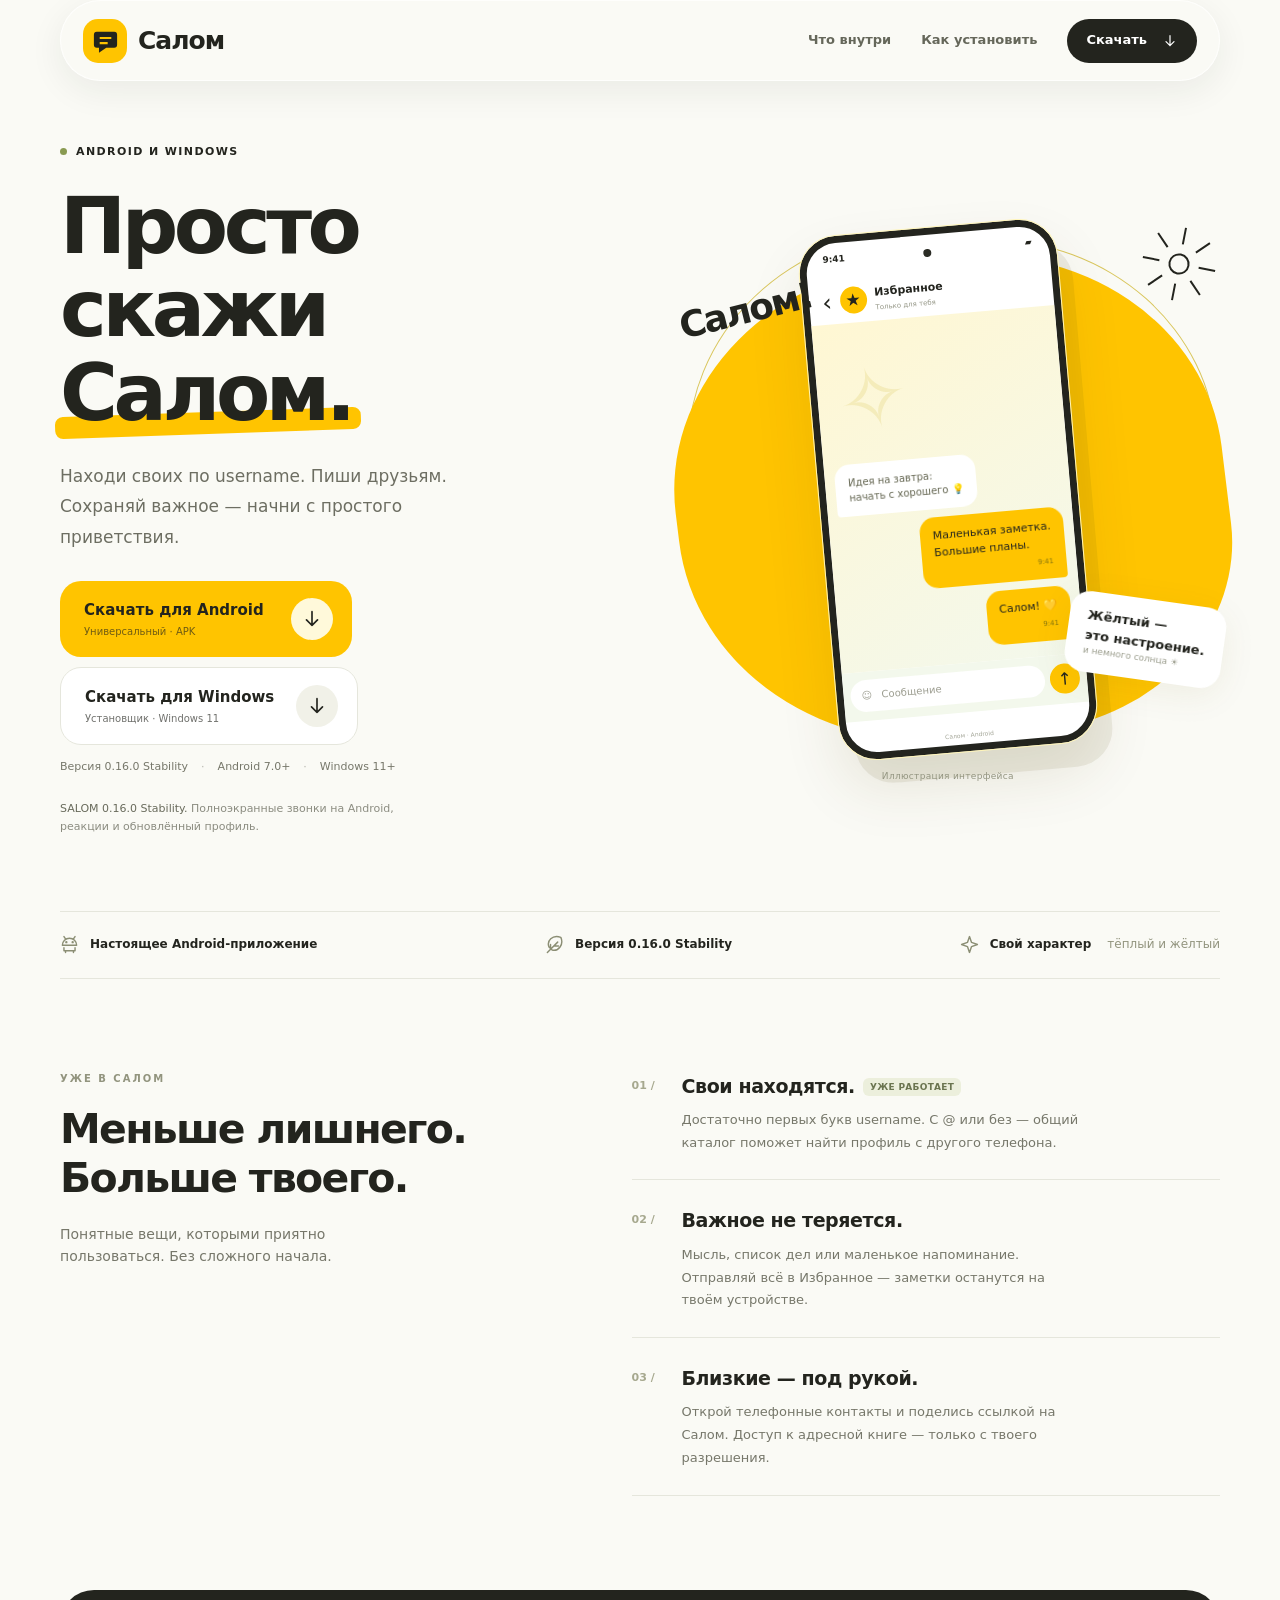
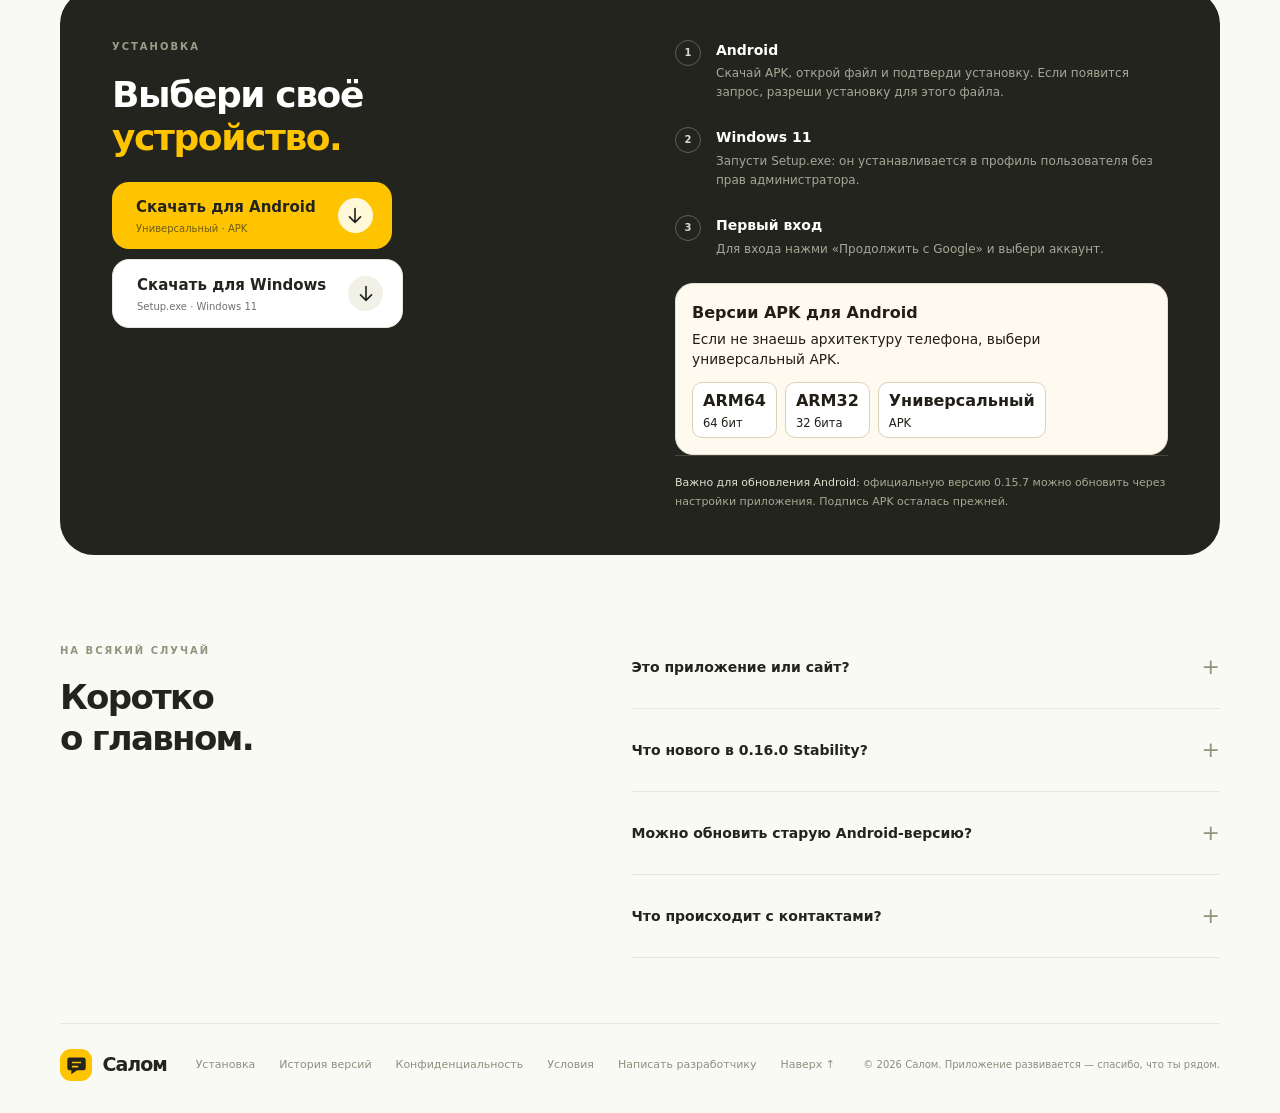
==== download-page/index.html @ de47dfe8 "Prepare SALOM 0.16.0 Stability and Android ABI downloads" ====
<!doctype html>
<html lang="ru">
<head>
<meta charset="utf-8"><meta name="viewport" content="width=device-width,initial-scale=1"><meta name="theme-color" content="#ffc400">
<meta name="description" content="Салом для Android. Находи своих по username, сохраняй важное в Избранном. Скачать лёгкий нативный APK.">
<meta property="og:title" content="Салом — просто скажи Салом"><meta property="og:description" content="Тёплый жёлтый стиль. Настоящее Android-приложение."><meta property="og:type" content="website"><meta property="og:url" content="https://mukimov.site/">
<link rel="icon" href="data:image/svg+xml,%3Csvg xmlns='http://www.w3.org/2000/svg' viewBox='0 0 64 64'%3E%3Crect width='64' height='64' rx='18' fill='%23ffc400'/%3E%3Cpath d='M15 17h34v24H30l-12 9V41h-3z' fill='%2323241e'/%3E%3C/svg%3E">
<title>Салом — скачать для Android</title>
<script>document.documentElement.classList.add('has-js');</script>
<style>
:root{--yellow:#ffc400;--ink:#23241e;--muted:#76776a;--paper:#fafaf5;--line:#e5e6dc}
*{box-sizing:border-box}html{scroll-behavior:smooth;scroll-padding-top:28px}body{margin:0;background:var(--paper);color:var(--ink);font:16px/1.6 system-ui,-apple-system,"Segoe UI",sans-serif;-webkit-font-smoothing:antialiased}a{color:inherit;text-decoration:none}button{font:inherit}svg{display:block;flex-shrink:0}a{-webkit-tap-highlight-color:transparent}a:focus-visible,summary:focus-visible{outline:3px solid #857000;outline-offset:5px}::selection{background:var(--yellow);color:var(--ink)}.wrap{width:min(1160px,calc(100% - 64px));margin-inline:auto}.sprite{position:absolute;width:0;height:0;overflow:hidden}.icon{width:22px;height:22px;fill:none;stroke:currentColor;stroke-width:1.8;stroke-linecap:round;stroke-linejoin:round}
.header{position:sticky;top:12px;z-index:20;height:76px;display:flex;align-items:center;justify-content:space-between;gap:24px;border:1px solid rgba(255,255,255,.72);border-radius:999px;padding-inline:22px;background:rgba(250,250,245,.72);backdrop-filter:blur(18px) saturate(1.35);-webkit-backdrop-filter:blur(18px) saturate(1.35);box-shadow:0 10px 35px rgba(35,36,30,.07);transition:background .2s,box-shadow .2s}.header.is-scrolled{background:rgba(250,250,245,.9);box-shadow:0 12px 38px rgba(35,36,30,.12)}.brand{display:flex;align-items:center;gap:11px;font-size:25px;letter-spacing:-1px;font-weight:780}.brand-mark{width:44px;height:44px;background:var(--yellow);border-radius:15px;display:grid;place-items:center}.brand-mark svg{width:29px;height:29px;fill:var(--ink)}.header-nav{display:flex;align-items:center;gap:30px;font-size:13px;font-weight:550}.header-nav>a:not(.nav-download){color:#65675a}.header-nav a:hover{opacity:.8}.nav-download{display:flex;align-items:center;gap:15px;background:var(--ink);color:#fff;border-radius:30px;padding:11px 19px}.nav-download .icon{width:16px;height:16px}
.hero{display:grid;grid-template-columns:1.05fr 1fr;align-items:center;gap:44px;min-height:696px;padding-block:62px 76px}.eyebrow{display:flex;align-items:center;gap:9px;font-size:11px;letter-spacing:1.4px;font-weight:650;text-transform:uppercase}.status-dot{width:7px;height:7px;background:#899a51;border-radius:50%}.hero h1{font-size:clamp(52px,6.2vw,79px);font-weight:750;line-height:1.06;letter-spacing:-4.4px;margin:24px 0 25px}.hero h1 em{font-style:normal;position:relative;z-index:0;display:inline-block}.hero h1 em:after{content:"";position:absolute;z-index:-1;bottom:2px;left:-5px;right:-9px;height:26%;background:var(--yellow);border-radius:8px;transform:rotate(-2deg)}.hero-copy>p{color:#6d6e62;font-size:17px;line-height:1.8;max-width:420px;margin:0 0 28px}.download{display:inline-flex;align-items:center;justify-content:space-between;gap:22px;border-radius:21px;background:var(--yellow);color:var(--ink);padding:17px 19px 17px 24px;min-width:292px;transition:transform .16s,box-shadow .16s;font-size:15px;font-weight:750}.download:hover{transform:translateY(-2px);box-shadow:0 10px 24px #b795001c}.download small{display:block;font-size:10px;line-height:1.5;font-weight:500;opacity:.65;margin-top:2px}.arrow-disc{display:grid;place-items:center;background:#fff9da;width:42px;height:42px;border-radius:50%}.download-meta{font-size:11px;color:var(--muted);margin-top:13px;display:flex;gap:13px;align-items:center;flex-wrap:wrap}.meta-separator{opacity:.5}.hero-note{max-width:370px;margin-top:25px;color:#8b8c80;font-size:11px;line-height:1.6}.hero-note strong{font-weight:500;color:#686a5b}
.stage{position:relative;height:550px;display:grid;place-items:center;isolation:isolate}.stage:before{content:"";position:absolute;inset:44px -6px 24px 0;background:var(--yellow);border-radius:46% 46% 38% 48%;transform:rotate(-7deg);z-index:-2}.stage:after{content:"";position:absolute;inset:18px 9px 47px 8px;border:1px solid #d9c65d;border-radius:47% 42% 49% 41%;transform:rotate(10deg);z-index:-3}.sunburst{position:absolute;right:1px;top:10px;width:80px;height:80px;transform:rotate(11deg)}.phone{width:258px;height:525px;background:#fff;border:7px solid var(--ink);outline:1px solid #fff5ba;border-radius:38px;box-shadow:14px 25px 0 #54470016,0 30px 60px #5144001c;transform:rotate(-5deg);overflow:hidden;position:relative}.phone-status{height:32px;padding:9px 17px 0;font-size:9px;font-weight:650;display:flex;justify-content:space-between;align-items:flex-start}.camera{position:absolute;width:8px;height:8px;background:#2b2c25;border-radius:50%;top:14px;left:calc(50% - 4px)}.phone-bar{padding:12px 13px 7px;display:flex;align-items:center;gap:8px}.phone-back{font-size:24px;line-height:1}.phone-avatar{width:27px;height:27px;border-radius:50%;background:var(--yellow);display:grid;place-items:center;font-size:17px}.phone-name{font-size:11px;font-weight:700}.phone-name small{display:block;font-size:7px;color:#949686;font-weight:400;margin-top:1px}.phone-body{height:349px;background:linear-gradient(150deg,#fff7d3,#f3f8ec);padding:15px 10px;display:flex;flex-direction:column;justify-content:flex-end;align-items:flex-end;gap:8px;position:relative;overflow:hidden}.phone-body:before{content:"✧";position:absolute;left:20px;top:35px;font-size:85px;line-height:1;color:#e6d784;transform:rotate(-12deg);opacity:.35}.phone-bubble{background:var(--yellow);border-radius:15px 15px 4px 15px;padding:11px 13px;font-size:11px;line-height:1.5;max-width:180px;position:relative}.phone-bubble small{display:block;text-align:right;color:#86750c;font-size:7px;margin-top:5px}.phone-bubble.note{background:#fff;align-self:flex-start;border-radius:15px 15px 15px 4px;color:#62644f;font-size:10px}.phone-compose{height:49px;display:flex;align-items:center;gap:5px;padding:7px;background:#f3f8ec}.phone-field{background:white;border-radius:24px;padding:8px 11px;color:#9c9d90;font-size:10px;flex:1}.phone-send{width:30px;height:30px;background:var(--yellow);border-radius:50%;display:grid;place-items:center;font-size:17px}.phone-caption{position:absolute;bottom:4px;width:100%;text-align:center;font-size:6px;color:#a2a496}.sticker{position:absolute;right:-4px;bottom:85px;background:#fff;padding:14px 18px;border-radius:20px;box-shadow:0 8px 35px #62530014;transform:rotate(8deg);font-size:13px;font-weight:700;line-height:1.5}.sticker span{display:block;color:#9b9d8d;font-size:9px;font-weight:400}.hello{position:absolute;left:2px;top:68px;font-size:36px;font-weight:750;letter-spacing:-2px;transform:rotate(-14deg);z-index:2}.stage-caption{position:absolute;bottom:-19px;font-size:9px;color:#92947f;letter-spacing:.3px}
.ribbon{border-block:1px solid var(--line);display:flex;justify-content:space-between;gap:20px;padding-block:23px;margin-bottom:92px}.ribbon-item{display:flex;align-items:center;gap:11px;font-size:12px}.ribbon-item .icon{width:19px;height:19px;color:#8b8e74}.ribbon-item strong{font-weight:650}.ribbon-item span{color:#92947e;margin-left:5px}.inside{display:grid;grid-template-columns:.9fr 1.1fr;gap:90px;padding-bottom:94px}.section-kicker{font-size:10px;text-transform:uppercase;letter-spacing:2px;font-weight:650;color:#92947e;margin-bottom:18px}.inside h2,.faq h2{font-size:clamp(30px,3.2vw,43px);line-height:1.2;font-weight:700;letter-spacing:-1.7px;margin:0}.inside-intro{color:var(--muted);font-size:14px;max-width:300px;margin-top:20px}.feature{display:grid;grid-template-columns:35px 1fr;gap:15px;border-bottom:1px solid var(--line);padding:0 0 25px;margin-bottom:25px}.feature:last-child{margin-bottom:0}.feature-index{font-size:11px;font-weight:600;color:#a6a88e;padding-top:6px}.feature h3{font-size:19px;letter-spacing:-.4px;font-weight:650;margin:0 0 8px}.feature p{font-size:13px;line-height:1.75;color:var(--muted);margin:0;max-width:400px}.mini-tag{display:inline-block;font-size:9px;letter-spacing:.3px;padding:2px 7px;border-radius:6px;background:#ecefdc;color:#6b7550;margin-left:8px;vertical-align:3px}
.install{border-radius:34px;background:var(--ink);color:#fff;padding:49px 52px 43px;display:grid;grid-template-columns:1fr 1fr;gap:70px;overflow:hidden}.install .section-kicker{color:#999e88}.install h2{font-size:36px;line-height:1.2;letter-spacing:-1.4px;font-weight:650;margin:0 0 23px}.install h2 em{font-style:normal;color:var(--yellow)}.install .download{min-width:260px;padding-top:13px;padding-bottom:13px;border-radius:17px}.install .arrow-disc{width:35px;height:35px}.steps{margin:0;padding:0;list-style:none}.steps li{display:flex;gap:15px;margin-bottom:24px;font-size:14px;font-weight:600}.step-number{border:1px solid #5e6151;width:26px;height:26px;flex-shrink:0;border-radius:50%;display:grid;place-items:center;font-size:10px;color:#d5d9c5;margin-top:1px}.steps small{display:block;font-size:12px;line-height:1.6;color:#a4a895;font-weight:400;margin-top:3px}.update-note{border-top:1px solid #46483d;padding-top:18px;font-size:11px;color:#a5a991;line-height:1.7;margin:0}.update-note strong{color:#dce1cc;font-weight:500}.faq{display:grid;grid-template-columns:.9fr 1.1fr;gap:90px;padding-block:88px 65px}.faq h2{font-size:34px}.faq details{border-bottom:1px solid var(--line);padding-block:17px}.faq details:first-child{padding-top:0}.faq summary{cursor:pointer;list-style:none;display:flex;justify-content:space-between;gap:20px;align-items:center;font-size:14px;font-weight:550}.faq summary::-webkit-details-marker{display:none}.faq summary:after{content:"+";font-size:22px;font-weight:400;color:#92947f}.faq details[open] summary:after{content:"−"}.faq details p{font-size:13px;color:var(--muted);line-height:1.8;margin:12px 25px 2px 0}.footer{border-top:1px solid var(--line);padding-block:25px 32px;display:flex;align-items:center;justify-content:space-between;gap:25px;font-size:11px;color:#8e907e}.footer .brand{font-size:19px;color:var(--ink)}.footer .brand-mark{width:32px;height:32px;border-radius:11px}.footer .brand-mark svg{width:23px;height:23px}.footer-links{display:flex;gap:24px}.footer a:hover{color:var(--ink)}.legal-note{font-size:10px;color:#8b8d7e}.mobile-download{display:none}
@media(min-width:1500px){.wrap{width:min(1220px,calc(100% - 100px))}.hero{gap:80px;min-height:745px}.stage{height:580px}.phone{transform:rotate(-5deg) scale(1.06)}}
@media(max-width:980px){.wrap{width:calc(100% - 44px)}.hero{gap:25px;min-height:640px}.hero h1{font-size:61px;letter-spacing:-3px}.hero-copy>p{font-size:15px}.stage{height:500px;transform:scale(.91);transform-origin:center right}.inside,.faq{gap:45px}.install{gap:35px;padding:36px}.ribbon-item span{display:none}.header-nav{gap:22px}}
@media(max-width:700px){.wrap{width:calc(100% - 36px)}.header{height:66px}.brand{font-size:23px}.brand-mark{width:39px;height:39px;border-radius:13px}.header-nav>a:not(.nav-download){display:none}.nav-download{font-size:11px;padding:9px 13px;gap:10px}.hero{grid-template-columns:1fr;gap:40px;padding:40px 0 45px;min-height:auto}.eyebrow{font-size:9px;letter-spacing:1.15px}.hero h1{font-size:clamp(48px,11.5vw,68px);letter-spacing:-2.9px;margin:23px 0}.hero-copy>p{font-size:15px;line-height:1.8;max-width:450px;margin-bottom:24px}.download{min-width:0;width:100%;padding:16px 19px 16px 22px}.download-meta{font-size:10px;gap:10px;justify-content:center}.hero-note{font-size:10px;max-width:100%;margin-top:19px;text-align:center}.stage{height:510px;transform:none;width:min(100%,400px);justify-self:center}.stage:before{inset:40px 0 22px}.stage:after{inset:27px 4px 35px}.phone{transform:rotate(-5deg) scale(.94)}.hello{font-size:30px;left:2px;top:79px}.sticker{font-size:12px;right:0;bottom:62px;padding:12px 14px}.sunburst{width:65px;height:65px;right:2px}.stage-caption{bottom:-8px}.ribbon{flex-wrap:wrap;gap:15px 20px;padding-block:21px;margin-bottom:54px;justify-content:flex-start}.ribbon-item{font-size:10px;gap:7px}.ribbon-item .icon{width:16px;height:16px}.inside{grid-template-columns:1fr;gap:30px;padding-bottom:50px}.section-kicker{font-size:9px;margin-bottom:12px}.inside h2{font-size:33px;letter-spacing:-1.2px}.inside-intro{max-width:100%;font-size:13px;margin-top:14px}.feature{grid-template-columns:25px 1fr;gap:10px;margin-bottom:19px;padding-bottom:20px}.feature h3{font-size:17px}.feature p{font-size:12px}.install{border-radius:25px;grid-template-columns:1fr;gap:35px;padding:29px 23px}.install h2{font-size:30px;letter-spacing:-1px;margin-bottom:20px}.install .download{min-width:0}.steps li{font-size:13px;margin-bottom:21px}.steps small{font-size:11px}.update-note{font-size:10px}.faq{grid-template-columns:1fr;gap:29px;padding-block:50px 44px}.faq h2{font-size:29px}.faq summary{font-size:13px}.faq details p{font-size:12px}.footer{flex-wrap:wrap;justify-content:space-between;padding-bottom:28px;gap:18px;margin-bottom:70px}.footer-links{gap:15px;font-size:10px}.legal-note{width:100%;font-size:9px}.mobile-download{position:fixed;z-index:5;bottom:12px;left:12px;right:12px;display:flex;align-items:center;justify-content:space-between;gap:12px;background:#23241ef5;color:#fff;backdrop-filter:blur(12px);padding:10px 11px 10px 17px;border-radius:23px;box-shadow:0 8px 35px #0002;transform:translateY(150%);transition:transform .2s}.mobile-download.show{transform:translateY(0)}.mobile-download strong{font-size:13px;display:block;line-height:1.4}.mobile-download small{font-size:9px;color:#bec2af}.mobile-download a{font-size:12px;font-weight:650;background:var(--yellow);color:var(--ink);border-radius:15px;padding:12px 17px;display:flex;gap:15px;align-items:center}.mobile-download .icon{width:16px;height:16px}}
@media(max-width:360px){.wrap{width:calc(100% - 28px)}.hero h1{font-size:45px;letter-spacing:-2.6px}.stage{height:475px}.phone{transform:rotate(-5deg) scale(.86)}.hello{font-size:27px}.sticker{font-size:10px}.ribbon{gap:12px}.hero-copy>p{font-size:14px}.brand{font-size:21px}.nav-download{padding:9px 11px}}
@media(prefers-reduced-motion:reduce){html{scroll-behavior:auto}*,*:before,*:after{transition:none!important;animation:none!important}}
/* Mobile layout and scroll behavior */
:root{--header-height:clamp(68px,9vh,96px);scroll-padding-top:calc(var(--header-height) + 14px)}
body{overflow-x:clip}
.header{position:sticky;top:0;z-index:20;height:var(--header-height);padding-top:env(safe-area-inset-top);background:rgba(250,250,245,.92);backdrop-filter:blur(14px);-webkit-backdrop-filter:blur(14px);transition:box-shadow .25s ease}
.header.is-scrolled{box-shadow:0 8px 24px #2727190d}
[id]{scroll-margin-top:calc(var(--header-height) + 16px)}
.scroll-progress{position:fixed;inset:0 0 auto;height:3px;z-index:60;background:transparent;pointer-events:none}
.scroll-progress span{display:block;width:100%;height:100%;background:var(--yellow);transform:scaleX(0);transform-origin:left center;will-change:transform}
.nav-download,.mobile-download a{min-height:44px}
.faq summary{min-height:48px}
html.has-js [data-reveal]{opacity:0;transform:translate3d(0,22px,0);transition:opacity .65s cubic-bezier(.2,.7,.2,1),transform .65s cubic-bezier(.2,.7,.2,1)}
html.has-js [data-reveal="left"]{transform:translate3d(-24px,0,0)}
html.has-js [data-reveal="right"]{transform:translate3d(24px,0,0)}
html.has-js [data-reveal].is-visible{opacity:1;transform:translate3d(0,0,0)}
.feature[data-reveal]:nth-of-type(2){transition-delay:80ms}.feature[data-reveal]:nth-of-type(3){transition-delay:150ms}
@media(max-width:820px){
  :root{--header-height:calc(70px + env(safe-area-inset-top))}
  .wrap{width:calc(100% - 40px)}
  .header{top:8px;height:66px;gap:12px;padding-inline:max(16px,env(safe-area-inset-left)) max(16px,env(safe-area-inset-right))}
  .brand{font-size:22px}.brand-mark{width:38px;height:38px;border-radius:13px}
  .header-nav{gap:8px}.header-nav>a:not(.nav-download){display:none}
  .nav-download{font-size:12px;padding:9px 13px;gap:9px}
  .hero{grid-template-columns:minmax(0,1fr);gap:24px;min-height:0;padding:38px 0 52px}
  .hero-copy{max-width:600px;margin-inline:auto;width:100%}
  .hero h1{font-size:clamp(48px,10vw,72px);letter-spacing:-.055em}
  .hero-copy>p{font-size:15px;max-width:520px}
  .download{width:100%;min-width:0;min-height:64px}
  .hero-note{max-width:480px}
  .stage{width:min(100%,480px);height:clamp(430px,112vw,510px);justify-self:center;transform:none}
  .stage:before{inset:38px 0 22px}.stage:after{inset:24px 4px 34px}
  .inside,.faq{grid-template-columns:minmax(0,1fr);gap:30px}
  .inside{padding-bottom:62px}.inside-intro{max-width:520px}
  .install{grid-template-columns:minmax(0,1fr);gap:30px;padding:clamp(24px,6vw,40px);border-radius:26px}
  .install .download{width:100%;min-width:0}
  .faq{padding-block:60px 48px}
  .footer{margin-bottom:calc(84px + env(safe-area-inset-bottom))}
  .mobile-download{left:max(10px,env(safe-area-inset-left));right:max(10px,env(safe-area-inset-right));bottom:calc(9px + env(safe-area-inset-bottom));padding:9px 10px 9px 15px}
  .mobile-download a{padding:10px 15px}
}
@media(max-width:390px){
  .wrap{width:calc(100% - 32px)}.hero{padding-top:30px}.hero h1{font-size:clamp(44px,12vw,52px);letter-spacing:-.06em}
  .hero-copy>p{font-size:14px}.stage{height:clamp(410px,124vw,470px)}
  .phone{transform:rotate(-5deg) scale(.86)}.hello{font-size:28px;top:76px}.sticker{right:0;bottom:58px;font-size:11px;padding:11px 13px}
  .ribbon{gap:14px 18px}.ribbon-item{font-size:10px}.feature h3{font-size:16px}
  .mobile-download strong{font-size:12px}.mobile-download small{font-size:8px}.mobile-download a{font-size:11px;gap:8px;padding-inline:12px}
}
@media(max-width:360px){.wrap{width:calc(100% - 28px)}.phone{transform:rotate(-5deg) scale(.82)}.stage{height:405px}.download-meta{gap:7px}.install{padding:24px 19px}.footer-links{gap:11px}}
@media(max-height:700px) and (max-width:820px){.hero{padding-top:26px}.stage{height:410px}.phone{transform:rotate(-5deg) scale(.82)}}
@media(prefers-reduced-motion:reduce){html.has-js [data-reveal],html.has-js [data-reveal].is-visible{opacity:1;transform:none;transition:none!important}.scroll-progress span{will-change:auto}}
.download-row{display:flex;flex-wrap:wrap;gap:10px}.download.windows{background:#fff;color:var(--ink);border:1px solid var(--line)}.download.windows .arrow-disc{background:#f1f1e8}
 .android-choices{margin-top:18px;padding:16px;border:1px solid #e6dfd1;border-radius:18px;background:#fffaf0;color:#211d17}
.android-choices h3{margin:0;font-size:1rem}
.android-choices p{margin:5px 0 12px;font-size:.86rem;line-height:1.45}
.android-choice-links{display:flex;flex-wrap:wrap;gap:8px}
.android-choice-links a{display:flex;flex-direction:column;justify-content:center;min-height:44px;padding:5px 10px;border:1px solid #dcd1b7;border-radius:10px;background:#fff;color:inherit;text-decoration:none;font-weight:700}
.android-choice-links small{font-size:.72rem;font-weight:500}
.android-choice-links a:hover,.android-choice-links a[data-recommended]{background:#fff0b5;border-color:#ba8a00}
.android-choice-links a[hidden]{display:none}
</style>
</head>
<body id="top">
<div class="scroll-progress" aria-hidden="true"><span></span></div>
<svg class="sprite" aria-hidden="true"><defs>
<symbol id="logo" viewBox="0 0 40 40"><path d="M8 8h24a4 4 0 0 1 4 4v14a4 4 0 0 1-4 4H21l-10 7v-7H8a4 4 0 0 1-4-4V12a4 4 0 0 1 4-4Z"/><path d="M12 15h16v3H12zm0 7h11v3H12z" fill="#ffc400"/></symbol>
<symbol id="arrow" viewBox="0 0 24 24"><path d="M12 4v15m-6-6 6 6 6-6"/></symbol>
<symbol id="android" viewBox="0 0 24 24"><path d="m7 5-2-3m12 3 2-3M3 13a9 9 0 0 1 18 0H3Zm2 3v4h14v-4M7 20v2m10-2v2"/><path d="M8 9h.01M16 9h.01" stroke-width="3"/></symbol>
<symbol id="feather" viewBox="0 0 24 24"><path d="M20 3C9-1 2 8 5 15l4 4c8 2 15-7 11-16ZM3 22 16 9m-9 9v-6m4 2h6"/></symbol>
<symbol id="spark" viewBox="0 0 24 24"><path d="m12 2 2.6 7.4L22 12l-7.4 2.6L12 22l-2.6-7.4L2 12l7.4-2.6Z"/></symbol>
</defs></svg>
<header class="header wrap"><a href="#top" class="brand" aria-label="Салом — на главную"><span class="brand-mark"><svg aria-hidden="true"><use href="#logo"/></svg></span>Салом</a><nav class="header-nav" aria-label="Навигация"><a href="#inside">Что внутри</a><a href="#install">Как установить</a><a href="#install" class="nav-download">Скачать<svg class="icon" aria-hidden="true"><use href="#arrow"/></svg></a></nav></header>
<main>
<section class="hero wrap" aria-labelledby="hero-title"><div class="hero-copy" data-reveal="left"><div class="eyebrow"><span class="status-dot" aria-hidden="true"></span>Android и Windows</div><h1 id="hero-title">Просто скажи<br><em>Салом.</em></h1><p>Находи своих по username. Пиши друзьям. Сохраняй важное — начни с простого приветствия.</p><div class="download-row"><a class="download" id="hero-download" data-android-primary href="/salom/salom-0.16.0.apk" download="SALOM-0.16.0.apk"><span>Скачать для Android<small><span data-android-kind>Универсальный</span> · <span data-size>APK</span></small></span><span class="arrow-disc"><svg class="icon" aria-hidden="true"><use href="#arrow"/></svg></span></a><a class="download windows" id="windows-download" href="/salom/SALOM-0.16.0-Release-Setup.exe" download="SALOM-0.16.0-Release-Setup.exe"><span>Скачать для Windows<small>Установщик · <span data-windows-size>Windows 11</span></small></span><span class="arrow-disc"><svg class="icon" aria-hidden="true"><use href="#arrow"/></svg></span></a></div><div class="download-meta"><span>Версия <span data-version>0.16.0 Stability</span></span><span class="meta-separator">·</span><span>Android 7.0+</span><span class="meta-separator">·</span><span>Windows 11+</span></div><div class="hero-note"><strong>SALOM 0.16.0 Stability.</strong> Полноэкранные звонки на Android, реакции и обновлённый профиль.</div></div>
<div class="stage" data-reveal="right"><svg class="sunburst" viewBox="0 0 100 100" fill="none" stroke="currentColor" stroke-width="2.5" aria-hidden="true"><path d="M50 4v21m0 50v21M4 50h21m50 0h21M17 17l15 15m36 36 15 15M17 83l15-15m36-36 15-15"/><circle cx="50" cy="50" r="12"/></svg><div class="hello" aria-hidden="true">Салом!</div><div class="phone" role="img" aria-label="Иллюстрация Избранного в Салом: жёлтый интерфейс и личные заметки"><div class="camera"></div><div class="phone-status"><span>9:41</span><span>▰</span></div><div class="phone-bar"><span class="phone-back">‹</span><span class="phone-avatar">★</span><div class="phone-name">Избранное<small>Только для тебя</small></div></div><div class="phone-body"><div class="phone-bubble note">Идея на завтра:<br>начать с хорошего 💡</div><div class="phone-bubble">Маленькая заметка.<br>Большие планы.<small>9:41</small></div><div class="phone-bubble">Салом! 💛<small>9:41</small></div></div><div class="phone-compose"><div class="phone-field">☺ &nbsp; Сообщение</div><span class="phone-send">↑</span></div><div class="phone-caption">Салом · Android</div></div><div class="sticker" aria-hidden="true">Жёлтый —<br>это настроение.<span>и немного солнца ☀</span></div><div class="stage-caption">Иллюстрация интерфейса</div></div></section>
<div class="ribbon wrap" data-reveal aria-label="О приложении"><div class="ribbon-item"><svg class="icon" aria-hidden="true"><use href="#android"/></svg><strong>Настоящее Android-приложение</strong></div><div class="ribbon-item"><svg class="icon" aria-hidden="true"><use href="#feather"/></svg><strong>Версия <b data-version>0.16.0 Stability</b></strong></div><div class="ribbon-item"><svg class="icon" aria-hidden="true"><use href="#spark"/></svg><strong>Свой характер</strong><span>тёплый и жёлтый</span></div></div>
<section class="inside wrap" data-reveal id="inside" aria-labelledby="inside-title"><div><div class="section-kicker">Уже в Салом</div><h2 id="inside-title">Меньше лишнего.<br>Больше твоего.</h2><p class="inside-intro">Понятные вещи, которыми приятно пользоваться. Без сложного начала.</p></div><div><article class="feature" data-reveal><span class="feature-index">01 /</span><div><h3>Свои находятся.<span class="mini-tag">УЖЕ РАБОТАЕТ</span></h3><p>Достаточно первых букв username. С @ или без — общий каталог поможет найти профиль с другого телефона.</p></div></article><article class="feature" data-reveal><span class="feature-index">02 /</span><div><h3>Важное не теряется.</h3><p>Мысль, список дел или маленькое напоминание. Отправляй всё в Избранное — заметки останутся на твоём устройстве.</p></div></article><article class="feature" data-reveal><span class="feature-index">03 /</span><div><h3>Близкие — под рукой.</h3><p>Открой телефонные контакты и поделись ссылкой на Салом. Доступ к адресной книге — только с твоего разрешения.</p></div></article></div></section>
<section class="install wrap" data-reveal id="install" aria-labelledby="install-title"><div><div class="section-kicker">Установка</div><h2 id="install-title">Выбери своё<br><em>устройство.</em></h2><div class="download-row"><a class="download" data-android-primary href="/salom/salom-0.16.0.apk" download="SALOM-0.16.0.apk"><span>Скачать для Android<small><span data-android-kind>Универсальный</span> · <span data-size>APK</span></small></span><span class="arrow-disc"><svg class="icon" aria-hidden="true"><use href="#arrow"/></svg></span></a><a class="download windows" href="/salom/SALOM-0.16.0-Release-Setup.exe" download="SALOM-0.16.0-Release-Setup.exe"><span>Скачать для Windows<small>Setup.exe · <span data-windows-size>Windows 11</span></small></span><span class="arrow-disc"><svg class="icon" aria-hidden="true"><use href="#arrow"/></svg></span></a></div></div><div><ol class="steps"><li><span class="step-number">1</span><div>Android<small>Скачай APK, открой файл и подтверди установку. Если появится запрос, разреши установку для этого файла.</small></div></li><li><span class="step-number">2</span><div>Windows 11<small>Запусти Setup.exe: он устанавливается в профиль пользователя без прав администратора.</small></div></li><li><span class="step-number">3</span><div>Первый вход<small>Для входа нажми «Продолжить с Google» и выбери аккаунт.</small></div></li></ol><div class="android-choices" aria-labelledby="android-choices-title">
<h3 id="android-choices-title">Версии APK для Android</h3>
<p data-device-abi aria-live="polite">Если не знаешь архитектуру телефона, выбери универсальный APK.</p>
<div class="android-choice-links">
<a data-abi="arm64-v8a" href="/salom/salom-0.16.0-arm64-v8a.apk" download>ARM64 <small>64 бит</small></a>
<a data-abi="armeabi-v7a" href="/salom/salom-0.16.0-armeabi-v7a.apk" download>ARM32 <small>32 бита</small></a>
<a data-abi="universal" href="/salom/salom-0.16.0.apk" download>Универсальный <small>APK</small></a>
</div>
</div><p class="update-note"><strong>Важно для обновления Android:</strong> официальную версию 0.15.7 можно обновить через настройки приложения. Подпись APK осталась прежней.</p></div></section>
<section class="faq wrap" data-reveal aria-labelledby="faq-title"><div><div class="section-kicker">На всякий случай</div><h2 id="faq-title">Коротко<br>о главном.</h2></div><div><details><summary>Это приложение или сайт?</summary><p>Настоящее нативное приложение для Android и Windows. Здесь — только страница скачивания.</p></details><details><summary>Что нового в 0.16.0 Stability?</summary><p>В Android звонки открываются на весь экран. Обновлены настройки, профиль и выбор вложений. Реакции доступны на Android и Windows.</p></details><details><summary>Можно обновить старую Android-версию?</summary><p>Для обновления с официальной 0.15.7 открой «Настройки» в Саломе и нажми кнопку проверки обновлений. Если подпись очень старой сборки отличается, Android не разрешит обновление. Проверь, какие данные сохранены, прежде чем удалять приложение.</p></details><details><summary>Что происходит с контактами?</summary><p>Имена и номера читаются из телефонной книги после твоего разрешения. Общий поиск использует имя и username профиля; контакты устройства не загружаются без разрешения.</p></details></div></section>
</main>
<footer class="footer wrap" data-reveal><a href="#top" class="brand"><span class="brand-mark"><svg aria-hidden="true"><use href="#logo"/></svg></span>Салом</a><div class="footer-links"><a href="#install">Установка</a><a href="/salom/version.json">История версий</a><a href="/privacy">Конфиденциальность</a><a href="/terms">Условия</a><a href="mailto:mukimovstudio@gmail.com">Написать разработчику</a><a href="#top">Наверх ↑</a></div><div class="legal-note">© 2026 Салом. Приложение развивается — спасибо, что ты рядом.</div></footer>
<aside class="mobile-download" aria-label="Скачать приложение"><div><strong>Салом для Android</strong><small><span data-version>0.16.0 Stability</span> · <span data-android-kind>Универсальный</span></small></div><a data-android-primary href="/salom/salom-0.16.0.apk" download="SALOM-0.16.0.apk">Скачать<svg class="icon" aria-hidden="true"><use href="#arrow"/></svg></a></aside>
<script>
(() => {
  const hero = document.getElementById('hero-download');
  const bar = document.querySelector('.mobile-download');
  if ('IntersectionObserver' in window) new IntersectionObserver(entries => bar.classList.toggle('show', !entries[0].isIntersecting), { threshold: 0 }).observe(hero);
  const abiLabels = { 'arm64-v8a': 'ARM64', 'armeabi-v7a': 'ARM32', universal: 'Универсальный' };
  const sizeLabel = bytes => new Intl.NumberFormat('ru-RU', { minimumFractionDigits: 2, maximumFractionDigits: 2 })
    .format(bytes / 1000000) + ' МБ';
  const detectAndroidAbi = async () => {
    const ua = navigator.userAgentData;
    if (ua?.platform !== 'Android' || typeof ua.getHighEntropyValues !== 'function') return;
    try {
      const { architecture, bitness } = await ua.getHighEntropyValues(['architecture', 'bitness']);
      if (architecture !== 'arm') return;
      if (bitness === '64') return 'arm64-v8a';
      if (bitness === '32') return 'armeabi-v7a';
    } catch { /* Use the universal APK when the browser withholds device details. */ }
  };
  const deviceAbi = detectAndroidAbi();
  fetch('/salom/version.json', { cache: 'no-store' }).then(response => {
    if (!response.ok) throw new Error('metadata unavailable');
    return response.json();
  }).then(info => {
    if (typeof info.version !== 'string' || !/^\d+\.\d+\.\d+$/.test(info.version)) return;
    const suffix = typeof info.displayName === 'string' && info.displayName ? ' ' + info.displayName : '';
    document.querySelectorAll('[data-version]').forEach(node => { node.textContent = info.version + suffix; });

    const variants = new Map([['universal', info.size]]);
    for (const variant of Array.isArray(info.androidVariants) ? info.androidVariants : []) {
      if (variant.abi === 'arm64-v8a' || variant.abi === 'armeabi-v7a') variants.set(variant.abi, variant.size);
    }
    const linkDownload = (element, abi) => {
      const filename = 'salom-' + info.version + (abi === 'universal' ? '' : '-' + abi) + '.apk';
      element.href = '/salom/' + filename;
      element.download = filename;
    };
    const hasSize = abi => Number.isFinite(variants.get(abi)) && variants.get(abi) > 0;
    const selectPrimary = abi => {
      document.querySelectorAll('[data-android-primary]').forEach(node => linkDownload(node, abi));
      document.querySelectorAll('[data-android-kind]').forEach(node => { node.textContent = abiLabels[abi]; });
      if (hasSize(abi)) document.querySelectorAll('[data-size]').forEach(node => { node.textContent = sizeLabel(variants.get(abi)); });
    };
    document.querySelectorAll('[data-abi]').forEach(node => {
      const abi = node.dataset.abi;
      node.hidden = !hasSize(abi);
      if (node.hidden) return;
      linkDownload(node, abi);
      node.querySelector('small').textContent = sizeLabel(variants.get(abi));
    });
    selectPrimary('universal');
    deviceAbi.then(abi => {
      if (!hasSize(abi)) return;
      selectPrimary(abi);
      document.querySelector('[data-abi="' + abi + '"]').setAttribute('data-recommended', '');
      document.querySelector('[data-device-abi]').textContent = 'Для этого устройства рекомендуем ' + abiLabels[abi] + '.';
    });

    if (typeof info.windowsFile === 'string' && /^SALOM-[0-9.]+-(?:AllowCookie|CallFix|Release)-Setup\.exe$/.test(info.windowsFile)) {
      document.querySelectorAll('a[download$=".exe"]').forEach(node => { node.href = '/salom/' + info.windowsFile; node.download = info.windowsFile; });
    }
    if (Number.isFinite(info.windowsSize) && info.windowsSize > 0) {
      document.querySelectorAll('[data-windows-size]').forEach(node => { node.textContent = sizeLabel(info.windowsSize); });
    }
  }).catch(() => {});
})();
</script>
<script>
(() => {
  const bar = document.querySelector('.scroll-progress span');
  const header = document.querySelector('.header');
  let pending = false;
  const updateScroll = () => {
    if (pending) return;
    pending = true;
    requestAnimationFrame(() => {
      const root = document.documentElement;
      const range = root.scrollHeight - window.innerHeight;
      const progress = range > 0 ? Math.min(1, Math.max(0, window.scrollY / range)) : 0;
      bar.style.transform = `scaleX(${progress})`;
      header.classList.toggle('is-scrolled', window.scrollY > 6);
      pending = false;
    });
  };
  window.addEventListener('scroll', updateScroll, { passive: true });
  window.addEventListener('resize', updateScroll, { passive: true });
  updateScroll();

  const targets = document.querySelectorAll('[data-reveal]');
  if ('IntersectionObserver' in window && !window.matchMedia('(prefers-reduced-motion: reduce)').matches) {
    const observer = new IntersectionObserver(entries => {
      entries.forEach(entry => {
        if (entry.isIntersecting) {
          entry.target.classList.add('is-visible');
          observer.unobserve(entry.target);
        }
      });
    }, { threshold: 0.12, rootMargin: '0px 0px -36px 0px' });
    targets.forEach(target => observer.observe(target));
  } else targets.forEach(target => target.classList.add('is-visible'));
})();
</script>
</body></html>
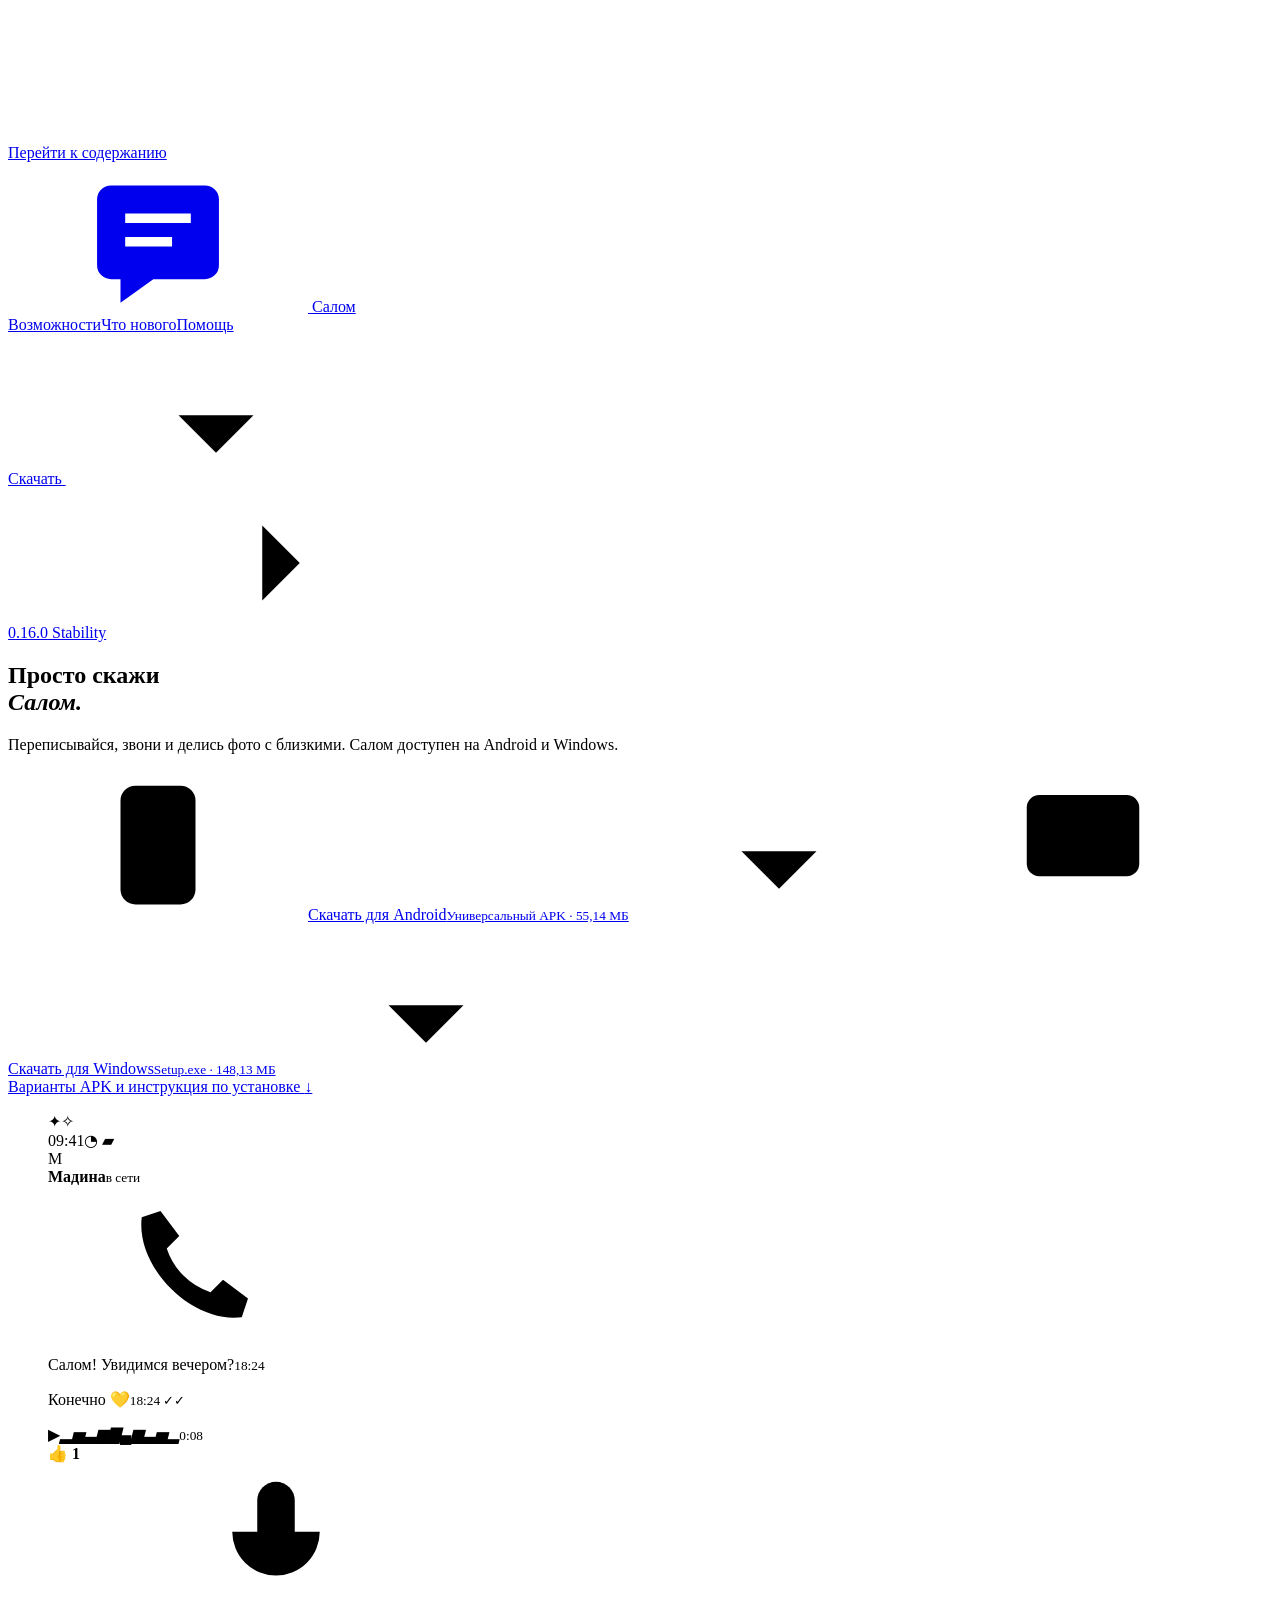
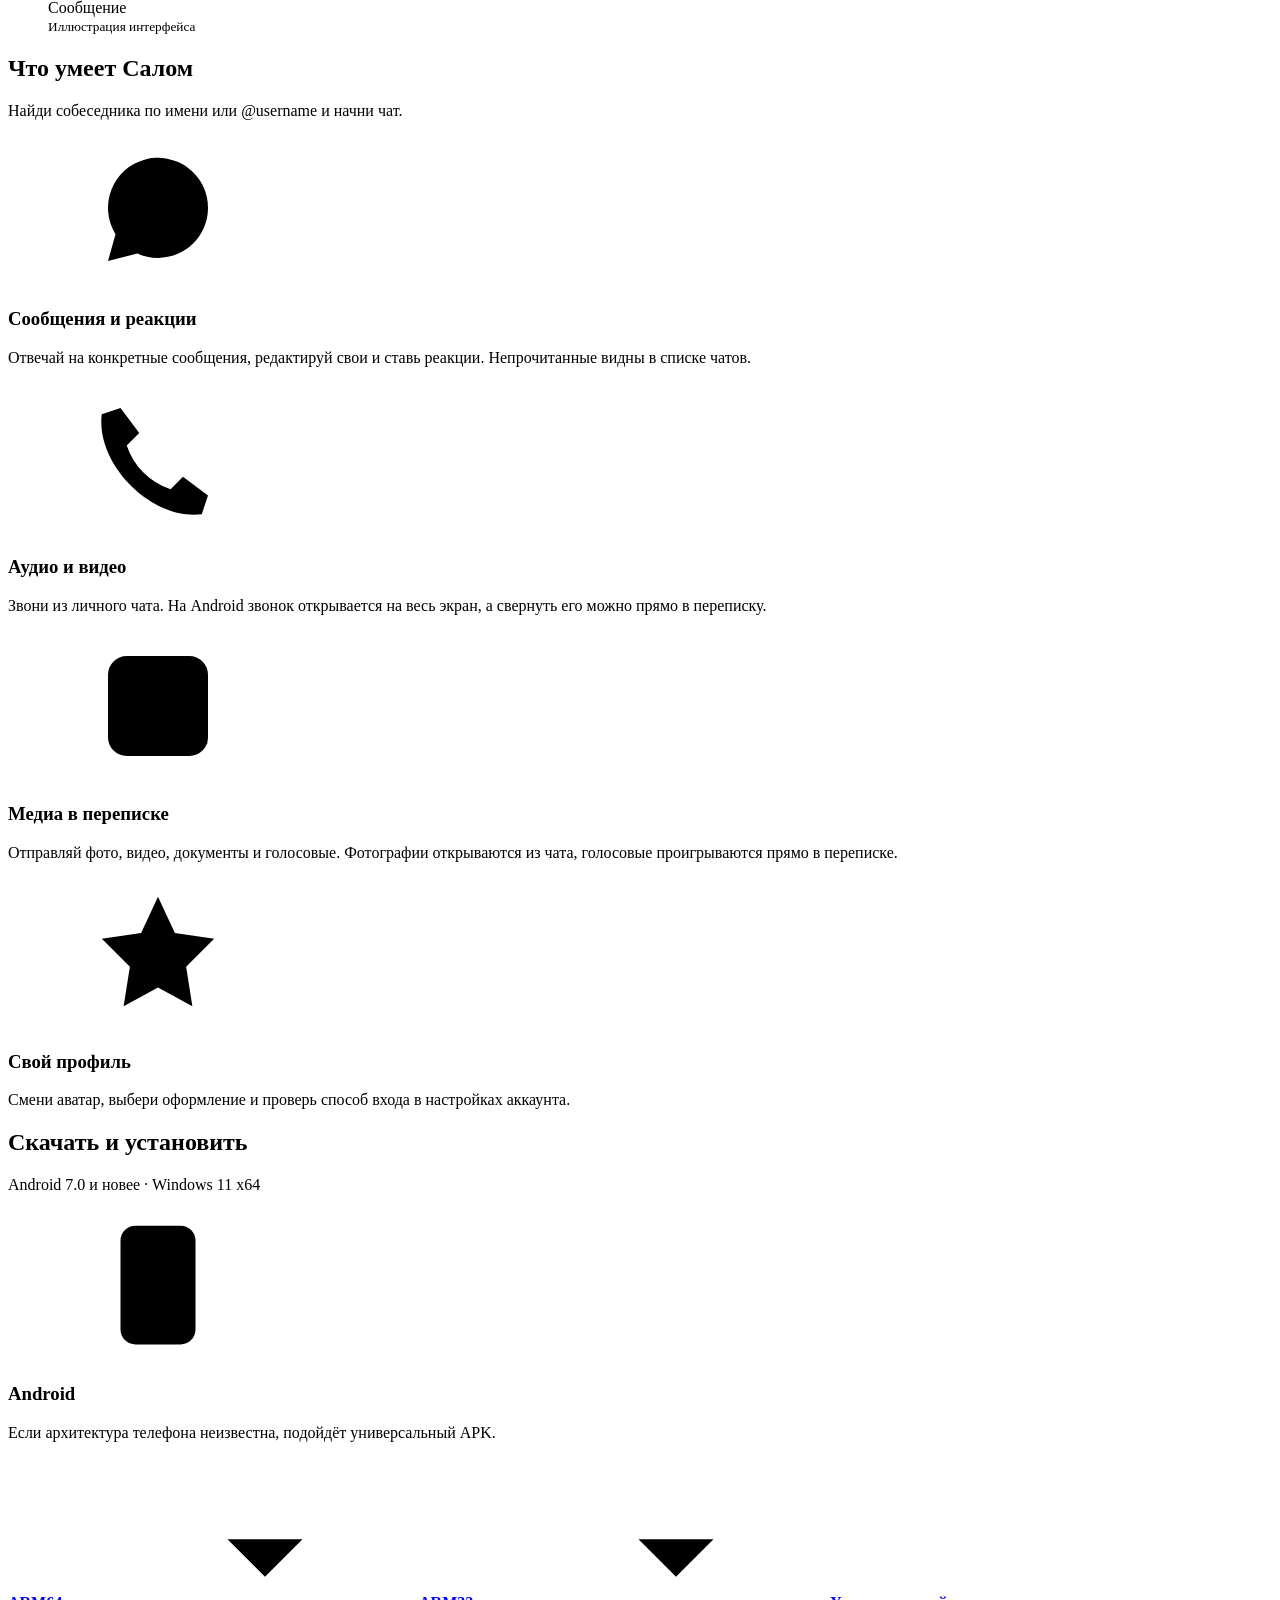
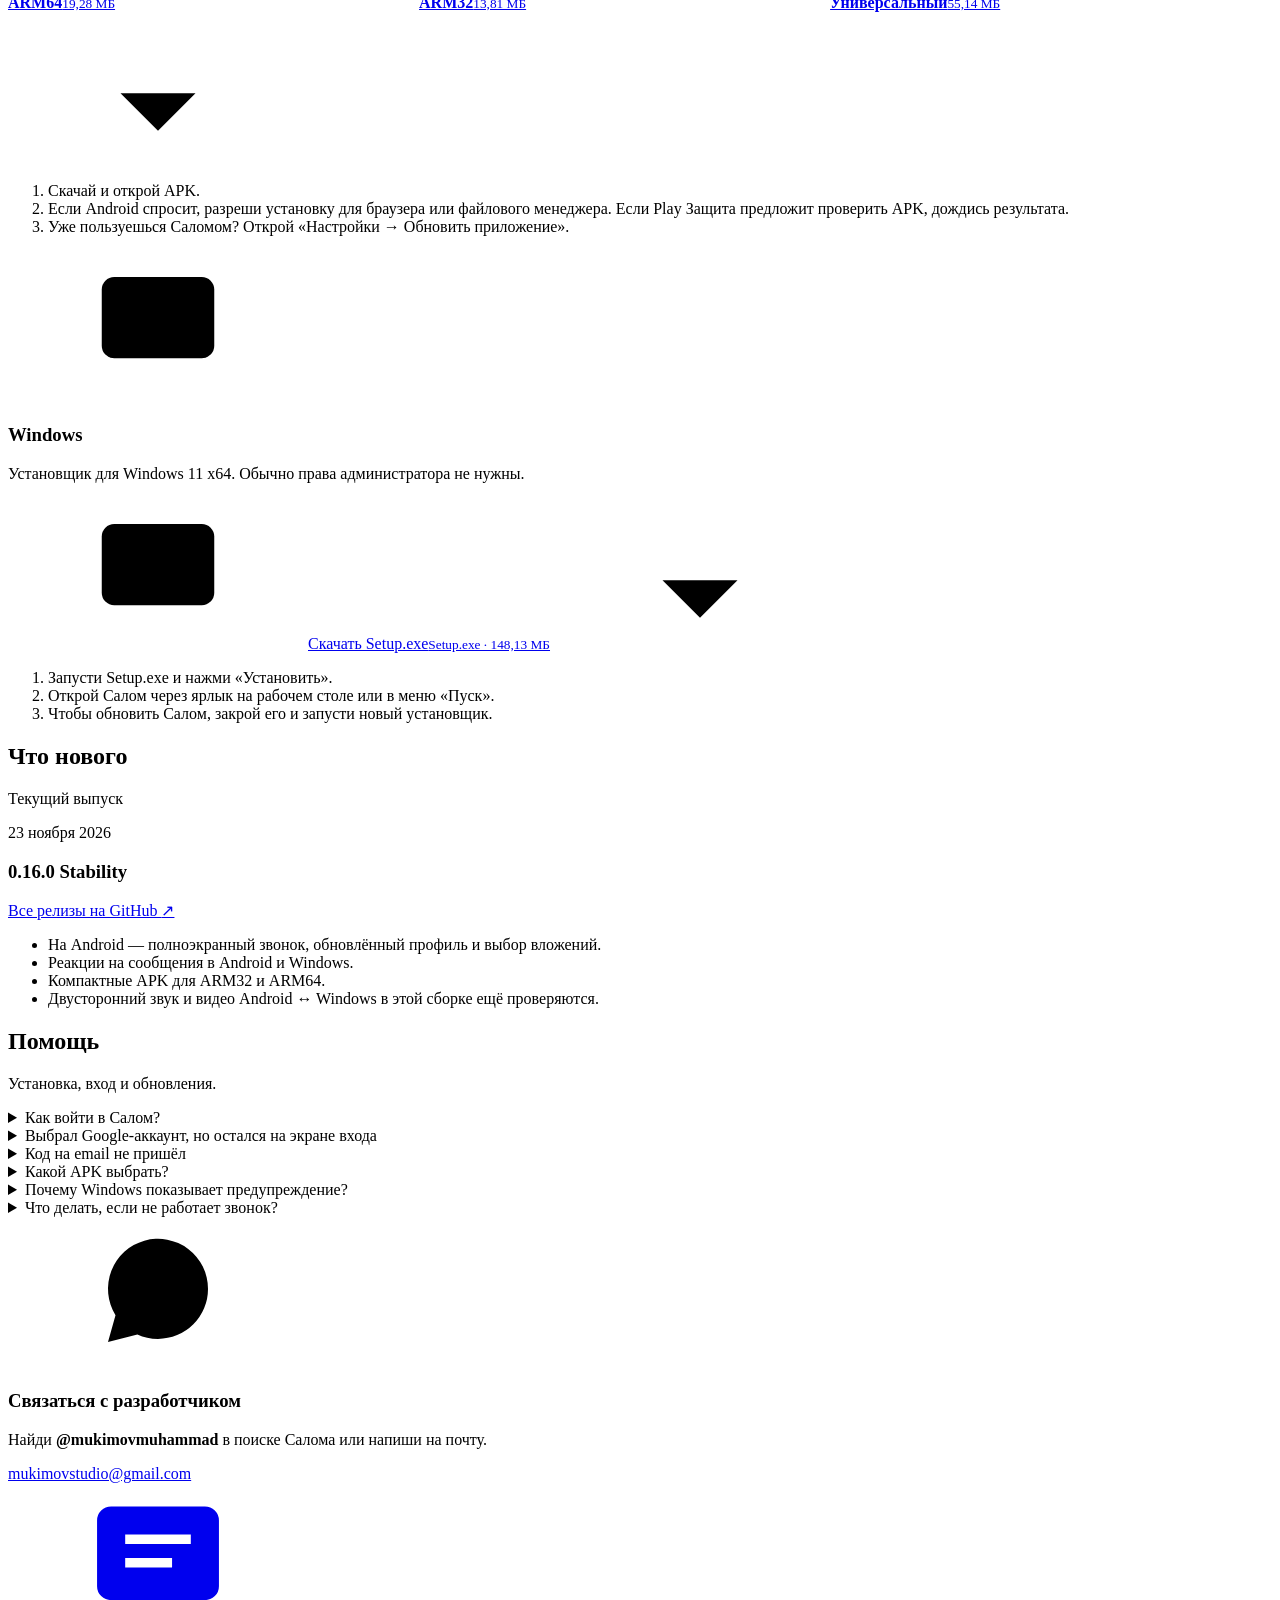
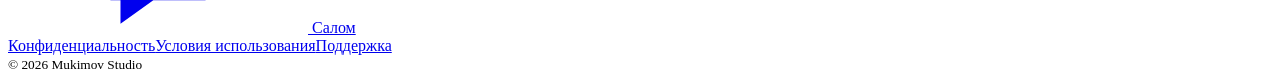
==== commit 0530c7c1: "Refresh SALOM website for Stability" ====
--- a/download-page/index.html
+++ b/download-page/index.html
@@ -1,212 +1,142 @@
 <!doctype html>
 <html lang="ru">
 <head>
-<meta charset="utf-8"><meta name="viewport" content="width=device-width,initial-scale=1"><meta name="theme-color" content="#ffc400">
-<meta name="description" content="Салом для Android. Находи своих по username, сохраняй важное в Избранном. Скачать лёгкий нативный APK.">
-<meta property="og:title" content="Салом — просто скажи Салом"><meta property="og:description" content="Тёплый жёлтый стиль. Настоящее Android-приложение."><meta property="og:type" content="website"><meta property="og:url" content="https://mukimov.site/">
-<link rel="icon" href="data:image/svg+xml,%3Csvg xmlns='http://www.w3.org/2000/svg' viewBox='0 0 64 64'%3E%3Crect width='64' height='64' rx='18' fill='%23ffc400'/%3E%3Cpath d='M15 17h34v24H30l-12 9V41h-3z' fill='%2323241e'/%3E%3C/svg%3E">
-<title>Салом — скачать для Android</title>
-<script>document.documentElement.classList.add('has-js');</script>
-<style>
-:root{--yellow:#ffc400;--ink:#23241e;--muted:#76776a;--paper:#fafaf5;--line:#e5e6dc}
-*{box-sizing:border-box}html{scroll-behavior:smooth;scroll-padding-top:28px}body{margin:0;background:var(--paper);color:var(--ink);font:16px/1.6 system-ui,-apple-system,"Segoe UI",sans-serif;-webkit-font-smoothing:antialiased}a{color:inherit;text-decoration:none}button{font:inherit}svg{display:block;flex-shrink:0}a{-webkit-tap-highlight-color:transparent}a:focus-visible,summary:focus-visible{outline:3px solid #857000;outline-offset:5px}::selection{background:var(--yellow);color:var(--ink)}.wrap{width:min(1160px,calc(100% - 64px));margin-inline:auto}.sprite{position:absolute;width:0;height:0;overflow:hidden}.icon{width:22px;height:22px;fill:none;stroke:currentColor;stroke-width:1.8;stroke-linecap:round;stroke-linejoin:round}
-.header{position:sticky;top:12px;z-index:20;height:76px;display:flex;align-items:center;justify-content:space-between;gap:24px;border:1px solid rgba(255,255,255,.72);border-radius:999px;padding-inline:22px;background:rgba(250,250,245,.72);backdrop-filter:blur(18px) saturate(1.35);-webkit-backdrop-filter:blur(18px) saturate(1.35);box-shadow:0 10px 35px rgba(35,36,30,.07);transition:background .2s,box-shadow .2s}.header.is-scrolled{background:rgba(250,250,245,.9);box-shadow:0 12px 38px rgba(35,36,30,.12)}.brand{display:flex;align-items:center;gap:11px;font-size:25px;letter-spacing:-1px;font-weight:780}.brand-mark{width:44px;height:44px;background:var(--yellow);border-radius:15px;display:grid;place-items:center}.brand-mark svg{width:29px;height:29px;fill:var(--ink)}.header-nav{display:flex;align-items:center;gap:30px;font-size:13px;font-weight:550}.header-nav>a:not(.nav-download){color:#65675a}.header-nav a:hover{opacity:.8}.nav-download{display:flex;align-items:center;gap:15px;background:var(--ink);color:#fff;border-radius:30px;padding:11px 19px}.nav-download .icon{width:16px;height:16px}
-.hero{display:grid;grid-template-columns:1.05fr 1fr;align-items:center;gap:44px;min-height:696px;padding-block:62px 76px}.eyebrow{display:flex;align-items:center;gap:9px;font-size:11px;letter-spacing:1.4px;font-weight:650;text-transform:uppercase}.status-dot{width:7px;height:7px;background:#899a51;border-radius:50%}.hero h1{font-size:clamp(52px,6.2vw,79px);font-weight:750;line-height:1.06;letter-spacing:-4.4px;margin:24px 0 25px}.hero h1 em{font-style:normal;position:relative;z-index:0;display:inline-block}.hero h1 em:after{content:"";position:absolute;z-index:-1;bottom:2px;left:-5px;right:-9px;height:26%;background:var(--yellow);border-radius:8px;transform:rotate(-2deg)}.hero-copy>p{color:#6d6e62;font-size:17px;line-height:1.8;max-width:420px;margin:0 0 28px}.download{display:inline-flex;align-items:center;justify-content:space-between;gap:22px;border-radius:21px;background:var(--yellow);color:var(--ink);padding:17px 19px 17px 24px;min-width:292px;transition:transform .16s,box-shadow .16s;font-size:15px;font-weight:750}.download:hover{transform:translateY(-2px);box-shadow:0 10px 24px #b795001c}.download small{display:block;font-size:10px;line-height:1.5;font-weight:500;opacity:.65;margin-top:2px}.arrow-disc{display:grid;place-items:center;background:#fff9da;width:42px;height:42px;border-radius:50%}.download-meta{font-size:11px;color:var(--muted);margin-top:13px;display:flex;gap:13px;align-items:center;flex-wrap:wrap}.meta-separator{opacity:.5}.hero-note{max-width:370px;margin-top:25px;color:#8b8c80;font-size:11px;line-height:1.6}.hero-note strong{font-weight:500;color:#686a5b}
-.stage{position:relative;height:550px;display:grid;place-items:center;isolation:isolate}.stage:before{content:"";position:absolute;inset:44px -6px 24px 0;background:var(--yellow);border-radius:46% 46% 38% 48%;transform:rotate(-7deg);z-index:-2}.stage:after{content:"";position:absolute;inset:18px 9px 47px 8px;border:1px solid #d9c65d;border-radius:47% 42% 49% 41%;transform:rotate(10deg);z-index:-3}.sunburst{position:absolute;right:1px;top:10px;width:80px;height:80px;transform:rotate(11deg)}.phone{width:258px;height:525px;background:#fff;border:7px solid var(--ink);outline:1px solid #fff5ba;border-radius:38px;box-shadow:14px 25px 0 #54470016,0 30px 60px #5144001c;transform:rotate(-5deg);overflow:hidden;position:relative}.phone-status{height:32px;padding:9px 17px 0;font-size:9px;font-weight:650;display:flex;justify-content:space-between;align-items:flex-start}.camera{position:absolute;width:8px;height:8px;background:#2b2c25;border-radius:50%;top:14px;left:calc(50% - 4px)}.phone-bar{padding:12px 13px 7px;display:flex;align-items:center;gap:8px}.phone-back{font-size:24px;line-height:1}.phone-avatar{width:27px;height:27px;border-radius:50%;background:var(--yellow);display:grid;place-items:center;font-size:17px}.phone-name{font-size:11px;font-weight:700}.phone-name small{display:block;font-size:7px;color:#949686;font-weight:400;margin-top:1px}.phone-body{height:349px;background:linear-gradient(150deg,#fff7d3,#f3f8ec);padding:15px 10px;display:flex;flex-direction:column;justify-content:flex-end;align-items:flex-end;gap:8px;position:relative;overflow:hidden}.phone-body:before{content:"✧";position:absolute;left:20px;top:35px;font-size:85px;line-height:1;color:#e6d784;transform:rotate(-12deg);opacity:.35}.phone-bubble{background:var(--yellow);border-radius:15px 15px 4px 15px;padding:11px 13px;font-size:11px;line-height:1.5;max-width:180px;position:relative}.phone-bubble small{display:block;text-align:right;color:#86750c;font-size:7px;margin-top:5px}.phone-bubble.note{background:#fff;align-self:flex-start;border-radius:15px 15px 15px 4px;color:#62644f;font-size:10px}.phone-compose{height:49px;display:flex;align-items:center;gap:5px;padding:7px;background:#f3f8ec}.phone-field{background:white;border-radius:24px;padding:8px 11px;color:#9c9d90;font-size:10px;flex:1}.phone-send{width:30px;height:30px;background:var(--yellow);border-radius:50%;display:grid;place-items:center;font-size:17px}.phone-caption{position:absolute;bottom:4px;width:100%;text-align:center;font-size:6px;color:#a2a496}.sticker{position:absolute;right:-4px;bottom:85px;background:#fff;padding:14px 18px;border-radius:20px;box-shadow:0 8px 35px #62530014;transform:rotate(8deg);font-size:13px;font-weight:700;line-height:1.5}.sticker span{display:block;color:#9b9d8d;font-size:9px;font-weight:400}.hello{position:absolute;left:2px;top:68px;font-size:36px;font-weight:750;letter-spacing:-2px;transform:rotate(-14deg);z-index:2}.stage-caption{position:absolute;bottom:-19px;font-size:9px;color:#92947f;letter-spacing:.3px}
-.ribbon{border-block:1px solid var(--line);display:flex;justify-content:space-between;gap:20px;padding-block:23px;margin-bottom:92px}.ribbon-item{display:flex;align-items:center;gap:11px;font-size:12px}.ribbon-item .icon{width:19px;height:19px;color:#8b8e74}.ribbon-item strong{font-weight:650}.ribbon-item span{color:#92947e;margin-left:5px}.inside{display:grid;grid-template-columns:.9fr 1.1fr;gap:90px;padding-bottom:94px}.section-kicker{font-size:10px;text-transform:uppercase;letter-spacing:2px;font-weight:650;color:#92947e;margin-bottom:18px}.inside h2,.faq h2{font-size:clamp(30px,3.2vw,43px);line-height:1.2;font-weight:700;letter-spacing:-1.7px;margin:0}.inside-intro{color:var(--muted);font-size:14px;max-width:300px;margin-top:20px}.feature{display:grid;grid-template-columns:35px 1fr;gap:15px;border-bottom:1px solid var(--line);padding:0 0 25px;margin-bottom:25px}.feature:last-child{margin-bottom:0}.feature-index{font-size:11px;font-weight:600;color:#a6a88e;padding-top:6px}.feature h3{font-size:19px;letter-spacing:-.4px;font-weight:650;margin:0 0 8px}.feature p{font-size:13px;line-height:1.75;color:var(--muted);margin:0;max-width:400px}.mini-tag{display:inline-block;font-size:9px;letter-spacing:.3px;padding:2px 7px;border-radius:6px;background:#ecefdc;color:#6b7550;margin-left:8px;vertical-align:3px}
-.install{border-radius:34px;background:var(--ink);color:#fff;padding:49px 52px 43px;display:grid;grid-template-columns:1fr 1fr;gap:70px;overflow:hidden}.install .section-kicker{color:#999e88}.install h2{font-size:36px;line-height:1.2;letter-spacing:-1.4px;font-weight:650;margin:0 0 23px}.install h2 em{font-style:normal;color:var(--yellow)}.install .download{min-width:260px;padding-top:13px;padding-bottom:13px;border-radius:17px}.install .arrow-disc{width:35px;height:35px}.steps{margin:0;padding:0;list-style:none}.steps li{display:flex;gap:15px;margin-bottom:24px;font-size:14px;font-weight:600}.step-number{border:1px solid #5e6151;width:26px;height:26px;flex-shrink:0;border-radius:50%;display:grid;place-items:center;font-size:10px;color:#d5d9c5;margin-top:1px}.steps small{display:block;font-size:12px;line-height:1.6;color:#a4a895;font-weight:400;margin-top:3px}.update-note{border-top:1px solid #46483d;padding-top:18px;font-size:11px;color:#a5a991;line-height:1.7;margin:0}.update-note strong{color:#dce1cc;font-weight:500}.faq{display:grid;grid-template-columns:.9fr 1.1fr;gap:90px;padding-block:88px 65px}.faq h2{font-size:34px}.faq details{border-bottom:1px solid var(--line);padding-block:17px}.faq details:first-child{padding-top:0}.faq summary{cursor:pointer;list-style:none;display:flex;justify-content:space-between;gap:20px;align-items:center;font-size:14px;font-weight:550}.faq summary::-webkit-details-marker{display:none}.faq summary:after{content:"+";font-size:22px;font-weight:400;color:#92947f}.faq details[open] summary:after{content:"−"}.faq details p{font-size:13px;color:var(--muted);line-height:1.8;margin:12px 25px 2px 0}.footer{border-top:1px solid var(--line);padding-block:25px 32px;display:flex;align-items:center;justify-content:space-between;gap:25px;font-size:11px;color:#8e907e}.footer .brand{font-size:19px;color:var(--ink)}.footer .brand-mark{width:32px;height:32px;border-radius:11px}.footer .brand-mark svg{width:23px;height:23px}.footer-links{display:flex;gap:24px}.footer a:hover{color:var(--ink)}.legal-note{font-size:10px;color:#8b8d7e}.mobile-download{display:none}
-@media(min-width:1500px){.wrap{width:min(1220px,calc(100% - 100px))}.hero{gap:80px;min-height:745px}.stage{height:580px}.phone{transform:rotate(-5deg) scale(1.06)}}
-@media(max-width:980px){.wrap{width:calc(100% - 44px)}.hero{gap:25px;min-height:640px}.hero h1{font-size:61px;letter-spacing:-3px}.hero-copy>p{font-size:15px}.stage{height:500px;transform:scale(.91);transform-origin:center right}.inside,.faq{gap:45px}.install{gap:35px;padding:36px}.ribbon-item span{display:none}.header-nav{gap:22px}}
-@media(max-width:700px){.wrap{width:calc(100% - 36px)}.header{height:66px}.brand{font-size:23px}.brand-mark{width:39px;height:39px;border-radius:13px}.header-nav>a:not(.nav-download){display:none}.nav-download{font-size:11px;padding:9px 13px;gap:10px}.hero{grid-template-columns:1fr;gap:40px;padding:40px 0 45px;min-height:auto}.eyebrow{font-size:9px;letter-spacing:1.15px}.hero h1{font-size:clamp(48px,11.5vw,68px);letter-spacing:-2.9px;margin:23px 0}.hero-copy>p{font-size:15px;line-height:1.8;max-width:450px;margin-bottom:24px}.download{min-width:0;width:100%;padding:16px 19px 16px 22px}.download-meta{font-size:10px;gap:10px;justify-content:center}.hero-note{font-size:10px;max-width:100%;margin-top:19px;text-align:center}.stage{height:510px;transform:none;width:min(100%,400px);justify-self:center}.stage:before{inset:40px 0 22px}.stage:after{inset:27px 4px 35px}.phone{transform:rotate(-5deg) scale(.94)}.hello{font-size:30px;left:2px;top:79px}.sticker{font-size:12px;right:0;bottom:62px;padding:12px 14px}.sunburst{width:65px;height:65px;right:2px}.stage-caption{bottom:-8px}.ribbon{flex-wrap:wrap;gap:15px 20px;padding-block:21px;margin-bottom:54px;justify-content:flex-start}.ribbon-item{font-size:10px;gap:7px}.ribbon-item .icon{width:16px;height:16px}.inside{grid-template-columns:1fr;gap:30px;padding-bottom:50px}.section-kicker{font-size:9px;margin-bottom:12px}.inside h2{font-size:33px;letter-spacing:-1.2px}.inside-intro{max-width:100%;font-size:13px;margin-top:14px}.feature{grid-template-columns:25px 1fr;gap:10px;margin-bottom:19px;padding-bottom:20px}.feature h3{font-size:17px}.feature p{font-size:12px}.install{border-radius:25px;grid-template-columns:1fr;gap:35px;padding:29px 23px}.install h2{font-size:30px;letter-spacing:-1px;margin-bottom:20px}.install .download{min-width:0}.steps li{font-size:13px;margin-bottom:21px}.steps small{font-size:11px}.update-note{font-size:10px}.faq{grid-template-columns:1fr;gap:29px;padding-block:50px 44px}.faq h2{font-size:29px}.faq summary{font-size:13px}.faq details p{font-size:12px}.footer{flex-wrap:wrap;justify-content:space-between;padding-bottom:28px;gap:18px;margin-bottom:70px}.footer-links{gap:15px;font-size:10px}.legal-note{width:100%;font-size:9px}.mobile-download{position:fixed;z-index:5;bottom:12px;left:12px;right:12px;display:flex;align-items:center;justify-content:space-between;gap:12px;background:#23241ef5;color:#fff;backdrop-filter:blur(12px);padding:10px 11px 10px 17px;border-radius:23px;box-shadow:0 8px 35px #0002;transform:translateY(150%);transition:transform .2s}.mobile-download.show{transform:translateY(0)}.mobile-download strong{font-size:13px;display:block;line-height:1.4}.mobile-download small{font-size:9px;color:#bec2af}.mobile-download a{font-size:12px;font-weight:650;background:var(--yellow);color:var(--ink);border-radius:15px;padding:12px 17px;display:flex;gap:15px;align-items:center}.mobile-download .icon{width:16px;height:16px}}
-@media(max-width:360px){.wrap{width:calc(100% - 28px)}.hero h1{font-size:45px;letter-spacing:-2.6px}.stage{height:475px}.phone{transform:rotate(-5deg) scale(.86)}.hello{font-size:27px}.sticker{font-size:10px}.ribbon{gap:12px}.hero-copy>p{font-size:14px}.brand{font-size:21px}.nav-download{padding:9px 11px}}
-@media(prefers-reduced-motion:reduce){html{scroll-behavior:auto}*,*:before,*:after{transition:none!important;animation:none!important}}
-/* Mobile layout and scroll behavior */
-:root{--header-height:clamp(68px,9vh,96px);scroll-padding-top:calc(var(--header-height) + 14px)}
-body{overflow-x:clip}
-.header{position:sticky;top:0;z-index:20;height:var(--header-height);padding-top:env(safe-area-inset-top);background:rgba(250,250,245,.92);backdrop-filter:blur(14px);-webkit-backdrop-filter:blur(14px);transition:box-shadow .25s ease}
-.header.is-scrolled{box-shadow:0 8px 24px #2727190d}
-[id]{scroll-margin-top:calc(var(--header-height) + 16px)}
-.scroll-progress{position:fixed;inset:0 0 auto;height:3px;z-index:60;background:transparent;pointer-events:none}
-.scroll-progress span{display:block;width:100%;height:100%;background:var(--yellow);transform:scaleX(0);transform-origin:left center;will-change:transform}
-.nav-download,.mobile-download a{min-height:44px}
-.faq summary{min-height:48px}
-html.has-js [data-reveal]{opacity:0;transform:translate3d(0,22px,0);transition:opacity .65s cubic-bezier(.2,.7,.2,1),transform .65s cubic-bezier(.2,.7,.2,1)}
-html.has-js [data-reveal="left"]{transform:translate3d(-24px,0,0)}
-html.has-js [data-reveal="right"]{transform:translate3d(24px,0,0)}
-html.has-js [data-reveal].is-visible{opacity:1;transform:translate3d(0,0,0)}
-.feature[data-reveal]:nth-of-type(2){transition-delay:80ms}.feature[data-reveal]:nth-of-type(3){transition-delay:150ms}
-@media(max-width:820px){
-  :root{--header-height:calc(70px + env(safe-area-inset-top))}
-  .wrap{width:calc(100% - 40px)}
-  .header{top:8px;height:66px;gap:12px;padding-inline:max(16px,env(safe-area-inset-left)) max(16px,env(safe-area-inset-right))}
-  .brand{font-size:22px}.brand-mark{width:38px;height:38px;border-radius:13px}
-  .header-nav{gap:8px}.header-nav>a:not(.nav-download){display:none}
-  .nav-download{font-size:12px;padding:9px 13px;gap:9px}
-  .hero{grid-template-columns:minmax(0,1fr);gap:24px;min-height:0;padding:38px 0 52px}
-  .hero-copy{max-width:600px;margin-inline:auto;width:100%}
-  .hero h1{font-size:clamp(48px,10vw,72px);letter-spacing:-.055em}
-  .hero-copy>p{font-size:15px;max-width:520px}
-  .download{width:100%;min-width:0;min-height:64px}
-  .hero-note{max-width:480px}
-  .stage{width:min(100%,480px);height:clamp(430px,112vw,510px);justify-self:center;transform:none}
-  .stage:before{inset:38px 0 22px}.stage:after{inset:24px 4px 34px}
-  .inside,.faq{grid-template-columns:minmax(0,1fr);gap:30px}
-  .inside{padding-bottom:62px}.inside-intro{max-width:520px}
-  .install{grid-template-columns:minmax(0,1fr);gap:30px;padding:clamp(24px,6vw,40px);border-radius:26px}
-  .install .download{width:100%;min-width:0}
-  .faq{padding-block:60px 48px}
-  .footer{margin-bottom:calc(84px + env(safe-area-inset-bottom))}
-  .mobile-download{left:max(10px,env(safe-area-inset-left));right:max(10px,env(safe-area-inset-right));bottom:calc(9px + env(safe-area-inset-bottom));padding:9px 10px 9px 15px}
-  .mobile-download a{padding:10px 15px}
-}
-@media(max-width:390px){
-  .wrap{width:calc(100% - 32px)}.hero{padding-top:30px}.hero h1{font-size:clamp(44px,12vw,52px);letter-spacing:-.06em}
-  .hero-copy>p{font-size:14px}.stage{height:clamp(410px,124vw,470px)}
-  .phone{transform:rotate(-5deg) scale(.86)}.hello{font-size:28px;top:76px}.sticker{right:0;bottom:58px;font-size:11px;padding:11px 13px}
-  .ribbon{gap:14px 18px}.ribbon-item{font-size:10px}.feature h3{font-size:16px}
-  .mobile-download strong{font-size:12px}.mobile-download small{font-size:8px}.mobile-download a{font-size:11px;gap:8px;padding-inline:12px}
-}
-@media(max-width:360px){.wrap{width:calc(100% - 28px)}.phone{transform:rotate(-5deg) scale(.82)}.stage{height:405px}.download-meta{gap:7px}.install{padding:24px 19px}.footer-links{gap:11px}}
-@media(max-height:700px) and (max-width:820px){.hero{padding-top:26px}.stage{height:410px}.phone{transform:rotate(-5deg) scale(.82)}}
-@media(prefers-reduced-motion:reduce){html.has-js [data-reveal],html.has-js [data-reveal].is-visible{opacity:1;transform:none;transition:none!important}.scroll-progress span{will-change:auto}}
-.download-row{display:flex;flex-wrap:wrap;gap:10px}.download.windows{background:#fff;color:var(--ink);border:1px solid var(--line)}.download.windows .arrow-disc{background:#f1f1e8}
- .android-choices{margin-top:18px;padding:16px;border:1px solid #e6dfd1;border-radius:18px;background:#fffaf0;color:#211d17}
-.android-choices h3{margin:0;font-size:1rem}
-.android-choices p{margin:5px 0 12px;font-size:.86rem;line-height:1.45}
-.android-choice-links{display:flex;flex-wrap:wrap;gap:8px}
-.android-choice-links a{display:flex;flex-direction:column;justify-content:center;min-height:44px;padding:5px 10px;border:1px solid #dcd1b7;border-radius:10px;background:#fff;color:inherit;text-decoration:none;font-weight:700}
-.android-choice-links small{font-size:.72rem;font-weight:500}
-.android-choice-links a:hover,.android-choice-links a[data-recommended]{background:#fff0b5;border-color:#ba8a00}
-.android-choice-links a[hidden]{display:none}
-</style>
+<meta charset="utf-8">
+<meta name="viewport" content="width=device-width,initial-scale=1">
+<meta name="theme-color" content="#161713">
+<meta name="description" content="Скачай Салом для Android и Windows. Личные чаты, голосовые сообщения, фото, реакции, аудио- и видеозвонки.">
+<meta property="og:title" content="Салом — мессенджер для Android и Windows">
+<meta property="og:description" content="Скачай Салом. Чаты, звонки и файлы в одном приложении.">
+<meta property="og:type" content="website">
+<meta property="og:url" content="https://mukimov.site/">
+<title>Салом — скачать для Android и Windows</title>
+<link rel="icon" href="data:image/svg+xml,%3Csvg xmlns='http://www.w3.org/2000/svg' viewBox='0 0 64 64'%3E%3Crect width='64' height='64' rx='16' fill='%23ffc400'/%3E%3Cpath d='M17 18h30a4 4 0 0 1 4 4v19H30l-9 8v-8h-4a4 4 0 0 1-4-4V22a4 4 0 0 1 4-4Z' fill='%23161713'/%3E%3Cpath d='M22 26h20v3H22zm0 7h14v3H22z' fill='%23ffc400'/%3E%3C/svg%3E">
+<link rel="stylesheet" href="/site-161.css">
+<script src="/site-161.js" defer></script>
 </head>
-<body id="top">
-<div class="scroll-progress" aria-hidden="true"><span></span></div>
-<svg class="sprite" aria-hidden="true"><defs>
-<symbol id="logo" viewBox="0 0 40 40"><path d="M8 8h24a4 4 0 0 1 4 4v14a4 4 0 0 1-4 4H21l-10 7v-7H8a4 4 0 0 1-4-4V12a4 4 0 0 1 4-4Z"/><path d="M12 15h16v3H12zm0 7h11v3H12z" fill="#ffc400"/></symbol>
-<symbol id="arrow" viewBox="0 0 24 24"><path d="M12 4v15m-6-6 6 6 6-6"/></symbol>
-<symbol id="android" viewBox="0 0 24 24"><path d="m7 5-2-3m12 3 2-3M3 13a9 9 0 0 1 18 0H3Zm2 3v4h14v-4M7 20v2m10-2v2"/><path d="M8 9h.01M16 9h.01" stroke-width="3"/></symbol>
-<symbol id="feather" viewBox="0 0 24 24"><path d="M20 3C9-1 2 8 5 15l4 4c8 2 15-7 11-16ZM3 22 16 9m-9 9v-6m4 2h6"/></symbol>
-<symbol id="spark" viewBox="0 0 24 24"><path d="m12 2 2.6 7.4L22 12l-7.4 2.6L12 22l-2.6-7.4L2 12l7.4-2.6Z"/></symbol>
+<body>
+<a class="skip" href="#main">Перейти к содержанию</a>
+<svg class="symbols" xmlns="http://www.w3.org/2000/svg" aria-hidden="true"><defs>
+<symbol id="i-logo" viewBox="0 0 32 32"><path fill="currentColor" stroke="none" d="M6 5h20a3 3 0 0 1 3 3v14a3 3 0 0 1-3 3H15l-7 5v-5H6a3 3 0 0 1-3-3V8a3 3 0 0 1 3-3Zm3 8h14v-2H9Zm0 5h10v-2H9Z"/></symbol>
+<symbol id="i-down" viewBox="0 0 24 24"><path d="M12 4v15m-6-6 6 6 6-6"/></symbol>
+<symbol id="i-next" viewBox="0 0 24 24"><path d="M5 12h14m-6-6 6 6-6 6"/></symbol>
+<symbol id="i-chat" viewBox="0 0 24 24"><path d="M20 11.5a8 8 0 0 1-8 8c-1.2 0-2.3-.2-3.3-.7L4 20l1.2-4.3A8 8 0 1 1 20 11.5Z"/><path d="M8 12h8"/></symbol>
+<symbol id="i-call" viewBox="0 0 24 24"><path d="m6 4 3 4-2 2a11 11 0 0 0 7 7l2-2 4 3-1 3c-8 1-17-8-16-16Z"/></symbol>
+<symbol id="i-media" viewBox="0 0 24 24"><rect x="4" y="4" width="16" height="16" rx="3"/><path d="m4 16 5-5 4 4 2-2 5 5m-5-9h.01"/></symbol>
+<symbol id="i-star" viewBox="0 0 24 24"><path d="m12 3 2.7 5.8 6.3.9-4.5 4.5 1 6.3-5.5-3-5.5 3 1-6.3L3 9.7l6.3-.9Z"/></symbol>
+<symbol id="i-phone" viewBox="0 0 24 24"><rect x="6" y="2.5" width="12" height="19" rx="2.4"/><path d="M10 18h4"/></symbol>
+<symbol id="i-desktop" viewBox="0 0 24 24"><rect x="3" y="4" width="18" height="13" rx="2"/><path d="M9 21h6m-3-4v4"/></symbol>
+<symbol id="i-mic" viewBox="0 0 24 24"><rect x="9" y="3" width="6" height="12" rx="3"/><path d="M5 11a7 7 0 0 0 14 0m-7 7v3"/></symbol>
+<symbol id="i-video" viewBox="0 0 24 24"><rect x="3" y="6" width="12" height="12" rx="2"/><path d="m15 10 6-3v10l-6-3"/></symbol>
 </defs></svg>
-<header class="header wrap"><a href="#top" class="brand" aria-label="Салом — на главную"><span class="brand-mark"><svg aria-hidden="true"><use href="#logo"/></svg></span>Салом</a><nav class="header-nav" aria-label="Навигация"><a href="#inside">Что внутри</a><a href="#install">Как установить</a><a href="#install" class="nav-download">Скачать<svg class="icon" aria-hidden="true"><use href="#arrow"/></svg></a></nav></header>
-<main>
-<section class="hero wrap" aria-labelledby="hero-title"><div class="hero-copy" data-reveal="left"><div class="eyebrow"><span class="status-dot" aria-hidden="true"></span>Android и Windows</div><h1 id="hero-title">Просто скажи<br><em>Салом.</em></h1><p>Находи своих по username. Пиши друзьям. Сохраняй важное — начни с простого приветствия.</p><div class="download-row"><a class="download" id="hero-download" data-android-primary href="/salom/salom-0.16.0.apk" download="SALOM-0.16.0.apk"><span>Скачать для Android<small><span data-android-kind>Универсальный</span> · <span data-size>APK</span></small></span><span class="arrow-disc"><svg class="icon" aria-hidden="true"><use href="#arrow"/></svg></span></a><a class="download windows" id="windows-download" href="/salom/SALOM-0.16.0-Release-Setup.exe" download="SALOM-0.16.0-Release-Setup.exe"><span>Скачать для Windows<small>Установщик · <span data-windows-size>Windows 11</span></small></span><span class="arrow-disc"><svg class="icon" aria-hidden="true"><use href="#arrow"/></svg></span></a></div><div class="download-meta"><span>Версия <span data-version>0.16.0 Stability</span></span><span class="meta-separator">·</span><span>Android 7.0+</span><span class="meta-separator">·</span><span>Windows 11+</span></div><div class="hero-note"><strong>SALOM 0.16.0 Stability.</strong> Полноэкранные звонки на Android, реакции и обновлённый профиль.</div></div>
-<div class="stage" data-reveal="right"><svg class="sunburst" viewBox="0 0 100 100" fill="none" stroke="currentColor" stroke-width="2.5" aria-hidden="true"><path d="M50 4v21m0 50v21M4 50h21m50 0h21M17 17l15 15m36 36 15 15M17 83l15-15m36-36 15-15"/><circle cx="50" cy="50" r="12"/></svg><div class="hello" aria-hidden="true">Салом!</div><div class="phone" role="img" aria-label="Иллюстрация Избранного в Салом: жёлтый интерфейс и личные заметки"><div class="camera"></div><div class="phone-status"><span>9:41</span><span>▰</span></div><div class="phone-bar"><span class="phone-back">‹</span><span class="phone-avatar">★</span><div class="phone-name">Избранное<small>Только для тебя</small></div></div><div class="phone-body"><div class="phone-bubble note">Идея на завтра:<br>начать с хорошего 💡</div><div class="phone-bubble">Маленькая заметка.<br>Большие планы.<small>9:41</small></div><div class="phone-bubble">Салом! 💛<small>9:41</small></div></div><div class="phone-compose"><div class="phone-field">☺ &nbsp; Сообщение</div><span class="phone-send">↑</span></div><div class="phone-caption">Салом · Android</div></div><div class="sticker" aria-hidden="true">Жёлтый —<br>это настроение.<span>и немного солнца ☀</span></div><div class="stage-caption">Иллюстрация интерфейса</div></div></section>
-<div class="ribbon wrap" data-reveal aria-label="О приложении"><div class="ribbon-item"><svg class="icon" aria-hidden="true"><use href="#android"/></svg><strong>Настоящее Android-приложение</strong></div><div class="ribbon-item"><svg class="icon" aria-hidden="true"><use href="#feather"/></svg><strong>Версия <b data-version>0.16.0 Stability</b></strong></div><div class="ribbon-item"><svg class="icon" aria-hidden="true"><use href="#spark"/></svg><strong>Свой характер</strong><span>тёплый и жёлтый</span></div></div>
-<section class="inside wrap" data-reveal id="inside" aria-labelledby="inside-title"><div><div class="section-kicker">Уже в Салом</div><h2 id="inside-title">Меньше лишнего.<br>Больше твоего.</h2><p class="inside-intro">Понятные вещи, которыми приятно пользоваться. Без сложного начала.</p></div><div><article class="feature" data-reveal><span class="feature-index">01 /</span><div><h3>Свои находятся.<span class="mini-tag">УЖЕ РАБОТАЕТ</span></h3><p>Достаточно первых букв username. С @ или без — общий каталог поможет найти профиль с другого телефона.</p></div></article><article class="feature" data-reveal><span class="feature-index">02 /</span><div><h3>Важное не теряется.</h3><p>Мысль, список дел или маленькое напоминание. Отправляй всё в Избранное — заметки останутся на твоём устройстве.</p></div></article><article class="feature" data-reveal><span class="feature-index">03 /</span><div><h3>Близкие — под рукой.</h3><p>Открой телефонные контакты и поделись ссылкой на Салом. Доступ к адресной книге — только с твоего разрешения.</p></div></article></div></section>
-<section class="install wrap" data-reveal id="install" aria-labelledby="install-title"><div><div class="section-kicker">Установка</div><h2 id="install-title">Выбери своё<br><em>устройство.</em></h2><div class="download-row"><a class="download" data-android-primary href="/salom/salom-0.16.0.apk" download="SALOM-0.16.0.apk"><span>Скачать для Android<small><span data-android-kind>Универсальный</span> · <span data-size>APK</span></small></span><span class="arrow-disc"><svg class="icon" aria-hidden="true"><use href="#arrow"/></svg></span></a><a class="download windows" href="/salom/SALOM-0.16.0-Release-Setup.exe" download="SALOM-0.16.0-Release-Setup.exe"><span>Скачать для Windows<small>Setup.exe · <span data-windows-size>Windows 11</span></small></span><span class="arrow-disc"><svg class="icon" aria-hidden="true"><use href="#arrow"/></svg></span></a></div></div><div><ol class="steps"><li><span class="step-number">1</span><div>Android<small>Скачай APK, открой файл и подтверди установку. Если появится запрос, разреши установку для этого файла.</small></div></li><li><span class="step-number">2</span><div>Windows 11<small>Запусти Setup.exe: он устанавливается в профиль пользователя без прав администратора.</small></div></li><li><span class="step-number">3</span><div>Первый вход<small>Для входа нажми «Продолжить с Google» и выбери аккаунт.</small></div></li></ol><div class="android-choices" aria-labelledby="android-choices-title">
-<h3 id="android-choices-title">Версии APK для Android</h3>
-<p data-device-abi aria-live="polite">Если не знаешь архитектуру телефона, выбери универсальный APK.</p>
-<div class="android-choice-links">
-<a data-abi="arm64-v8a" href="/salom/salom-0.16.0-arm64-v8a.apk" download>ARM64 <small>64 бит</small></a>
-<a data-abi="armeabi-v7a" href="/salom/salom-0.16.0-armeabi-v7a.apk" download>ARM32 <small>32 бита</small></a>
-<a data-abi="universal" href="/salom/salom-0.16.0.apk" download>Универсальный <small>APK</small></a>
-</div>
-</div><p class="update-note"><strong>Важно для обновления Android:</strong> официальную версию 0.15.7 можно обновить через настройки приложения. Подпись APK осталась прежней.</p></div></section>
-<section class="faq wrap" data-reveal aria-labelledby="faq-title"><div><div class="section-kicker">На всякий случай</div><h2 id="faq-title">Коротко<br>о главном.</h2></div><div><details><summary>Это приложение или сайт?</summary><p>Настоящее нативное приложение для Android и Windows. Здесь — только страница скачивания.</p></details><details><summary>Что нового в 0.16.0 Stability?</summary><p>В Android звонки открываются на весь экран. Обновлены настройки, профиль и выбор вложений. Реакции доступны на Android и Windows.</p></details><details><summary>Можно обновить старую Android-версию?</summary><p>Для обновления с официальной 0.15.7 открой «Настройки» в Саломе и нажми кнопку проверки обновлений. Если подпись очень старой сборки отличается, Android не разрешит обновление. Проверь, какие данные сохранены, прежде чем удалять приложение.</p></details><details><summary>Что происходит с контактами?</summary><p>Имена и номера читаются из телефонной книги после твоего разрешения. Общий поиск использует имя и username профиля; контакты устройства не загружаются без разрешения.</p></details></div></section>
+<div class="progress" aria-hidden="true"></div>
+<header class="nav shell">
+  <a class="brand" href="/" aria-label="Салом, главная"><span><svg><use href="#i-logo"/></svg></span> Салом</a>
+  <nav aria-label="Навигация"><a href="#features">Возможности</a><a href="#changes">Что нового</a><a href="#help">Помощь</a></nav>
+  <a class="nav-download" href="#install">Скачать <svg><use href="#i-down"/></svg></a>
+</header>
+<main id="main">
+  <section class="hero shell" aria-labelledby="hero-title">
+    <div class="hero-copy">
+      <a class="version" href="#changes"><i></i><span data-version>0.16.0 Stability</span><svg><use href="#i-next"/></svg></a>
+      <h1 id="hero-title">Просто скажи<br><em>Салом.</em></h1>
+      <p>Переписывайся, звони и делись фото с близкими. Салом доступен на Android и Windows.</p>
+      <div class="hero-actions">
+        <a class="button yellow" data-android-main href="/salom/salom-0.16.0.apk" download><svg><use href="#i-phone"/></svg><span>Скачать для Android<small data-android-summary>Универсальный APK · 55,14 МБ</small></span><svg class="end"><use href="#i-down"/></svg></a>
+        <a class="button ghost" data-windows href="/salom/SALOM-0.16.0-Release-Setup.exe" download><svg><use href="#i-desktop"/></svg><span>Скачать для Windows<small data-windows-summary>Setup.exe · 148,13 МБ</small></span><svg class="end"><use href="#i-down"/></svg></a>
+      </div>
+      <a class="sub-link" href="#install">Варианты APK и инструкция по установке <span aria-hidden="true">↓</span></a>
+    </div>
+    <figure class="demo" aria-label="Интерактивное демо Салома">
+      <div class="stage">
+        <div class="orbit orbit-one"></div><div class="orbit orbit-two"></div><span class="spark" aria-hidden="true">✦</span><span class="spark small" aria-hidden="true">✧</span>
+        <div class="device">
+          <div class="device-top" aria-hidden="true"><span>09:41</span><span class="lens"></span><span>◔ ▰</span></div>
+          <div class="screens">
+            <div class="screen chat active" id="demo-chat">
+              <div class="chat-top"><div class="avatar">М</div><div><b>Мадина</b><small>в сети</small></div><svg><use href="#i-call"/></svg></div>
+              <div class="bubbles">
+                <p class="bubble in">Салом! Увидимся вечером?<small>18:24</small></p>
+                <p class="bubble out">Конечно 💛<small>18:24 ✓✓</small></p>
+                <div class="bubble in voice"><span class="play">▶</span><span><i class="wave">▂▅▃▆▇▄▆▃▅▂</i><small>0:08</small></span></div>
+                <div class="reaction">👍 <b>1</b></div>
+              </div>
+              <div class="compose"><span>Сообщение</span><i><svg><use href="#i-mic"/></svg></i></div>
+            </div>
+            <div class="screen call" id="demo-call" hidden>
+              <div class="call-title"><small>Аудиозвонок</small><b>Мадина</b><span>00:24</span></div>
+              <div class="call-avatar"><span>М</span></div>
+              <div class="call-controls"><i><svg><use href="#i-mic"/></svg></i><i><svg><use href="#i-video"/></svg></i><i class="hangup"><svg><use href="#i-call"/></svg></i></div>
+            </div>
+            <div class="screen media" id="demo-media" hidden>
+              <div class="chat-top"><div class="avatar">М</div><div><b>Мадина</b><small>в сети</small></div><svg><use href="#i-media"/></svg></div>
+              <div class="gallery"><b>Вложения</b><div class="tiles" aria-hidden="true"><span></span><span></span><span></span><span></span><span></span><span></span></div><div class="gallery-tabs">Фото　·　Видео　·　Файл</div></div>
+            </div>
+          </div>
+        </div>
+      </div>
+      <figcaption><div class="demo-switch" aria-label="Примеры интерфейса" hidden>
+        <button type="button" aria-pressed="true" aria-controls="demo-chat" data-preview="demo-chat">Чат</button>
+        <button type="button" aria-pressed="false" aria-controls="demo-call" data-preview="demo-call">Звонок</button>
+        <button type="button" aria-pressed="false" aria-controls="demo-media" data-preview="demo-media">Вложения</button>
+      </div><small>Иллюстрация интерфейса</small></figcaption>
+    </figure>
+  </section>
+  <section id="features" class="shell section" aria-labelledby="features-title">
+    <div class="section-heading reveal"><h2 id="features-title">Что умеет Салом</h2><p>Найди собеседника по имени или @username и начни чат.</p></div>
+    <div class="feature-grid">
+      <article class="feature reveal"><svg><use href="#i-chat"/></svg><h3>Сообщения и реакции</h3><p>Отвечай на конкретные сообщения, редактируй свои и ставь реакции. Непрочитанные видны в списке чатов.</p></article>
+      <article class="feature reveal"><svg><use href="#i-call"/></svg><h3>Аудио и видео</h3><p>Звони из личного чата. На Android звонок открывается на весь экран, а свернуть его можно прямо в переписку.</p></article>
+      <article class="feature reveal"><svg><use href="#i-media"/></svg><h3>Медиа в переписке</h3><p>Отправляй фото, видео, документы и голосовые. Фотографии открываются из чата, голосовые проигрываются прямо в переписке.</p></article>
+      <article class="feature reveal"><svg><use href="#i-star"/></svg><h3>Свой профиль</h3><p>Смени аватар, выбери оформление и проверь способ входа в настройках аккаунта.</p></article>
+    </div>
+  </section>
+  <section id="install" class="shell section install" aria-labelledby="install-title">
+    <div class="section-heading reveal"><h2 id="install-title">Скачать и установить</h2><p>Android 7.0 и новее · Windows 11 x64</p></div>
+    <div class="install-grid">
+      <article class="install-card reveal">
+        <div class="platform-title"><svg><use href="#i-phone"/></svg><h3>Android</h3></div>
+        <p data-device-hint aria-live="polite">Если архитектура телефона неизвестна, подойдёт универсальный APK.</p>
+        <div class="apk-grid">
+          <a data-abi="arm64-v8a" href="/salom/salom-0.16.0-arm64-v8a.apk" download><b>ARM64</b><small>19,28 МБ</small><svg><use href="#i-down"/></svg></a>
+          <a data-abi="armeabi-v7a" href="/salom/salom-0.16.0-armeabi-v7a.apk" download><b>ARM32</b><small>13,81 МБ</small><svg><use href="#i-down"/></svg></a>
+          <a data-abi="universal" href="/salom/salom-0.16.0.apk" download><b>Универсальный</b><small>55,14 МБ</small><svg><use href="#i-down"/></svg></a>
+        </div>
+        <ol><li>Скачай и открой APK.</li><li>Если Android спросит, разреши установку для браузера или файлового менеджера. Если Play Защита предложит проверить APK, дождись результата.</li><li>Уже пользуешься Саломом? Открой «Настройки → Обновить приложение».</li></ol>
+      </article>
+      <article class="install-card reveal">
+        <div class="platform-title"><svg><use href="#i-desktop"/></svg><h3>Windows</h3></div>
+        <p>Установщик для Windows 11 x64. Обычно права администратора не нужны.</p>
+        <a class="button dark" data-windows href="/salom/SALOM-0.16.0-Release-Setup.exe" download><svg><use href="#i-desktop"/></svg><span>Скачать Setup.exe<small data-windows-summary>Setup.exe · 148,13 МБ</small></span><svg class="end"><use href="#i-down"/></svg></a>
+        <ol><li>Запусти Setup.exe и нажми «Установить».</li><li>Открой Салом через ярлык на рабочем столе или в меню «Пуск».</li><li>Чтобы обновить Салом, закрой его и запусти новый установщик.</li></ol>
+      </article>
+    </div>
+  </section>
+  <section id="changes" class="shell section changes" aria-labelledby="changes-title">
+    <div class="section-heading reveal"><h2 id="changes-title">Что нового</h2><p>Текущий выпуск</p></div>
+    <article class="release reveal"><div><time datetime="2026-11-23">23 ноября 2026</time><h3 data-version>0.16.0 Stability</h3><a href="https://github.com/mukimovmuhammad/chatter/releases">Все релизы на GitHub <span aria-hidden="true">↗</span></a></div>
+      <ul data-release-notes><li>На Android — полноэкранный звонок, обновлённый профиль и выбор вложений.</li><li>Реакции на сообщения в Android и Windows.</li><li>Компактные APK для ARM32 и ARM64.</li><li>Двусторонний звук и видео Android ↔ Windows в этой сборке ещё проверяются.</li></ul>
+    </article>
+  </section>
+  <section id="help" class="shell section help" aria-labelledby="help-title">
+    <div class="section-heading reveal"><h2 id="help-title">Помощь</h2><p>Установка, вход и обновления.</p></div>
+    <div class="help-grid">
+      <div class="questions reveal">
+        <details><summary>Как войти в Салом?</summary><p>На Android и Windows можно войти через Google или получить шестизначный код на email. Если входишь впервые, приложение предложит выбрать имя пользователя.</p></details>
+        <details><summary>Выбрал Google-аккаунт, но остался на экране входа</summary><p>Проверь, что у тебя актуальная версия Салома. Повтори вход или выбери код на email и укажи адрес, который уже привязан к аккаунту. Если ошибка повторится, пришли в поддержку версию приложения, модель устройства и текст ошибки.</p></details>
+        <details><summary>Код на email не пришёл</summary><p>Проверь написание адреса и папку «Спам». Код действует пять минут. Новый можно запросить через минуту.</p></details>
+        <details><summary>Какой APK выбрать?</summary><p>ARM64 — для 64-битной системы ARM, ARM32 — для 32-битной. Если Android отклоняет выбранный пакет или архитектура неизвестна, скачай универсальный APK.</p></details>
+        <details><summary>Почему Windows показывает предупреждение?</summary><p>У текущего Setup.exe нет подписи Windows. Скачивай его с этого сайта или из релиза GitHub. Размеры и контрольные суммы есть в <a href="/salom/version.json">манифесте версии</a>.</p></details>
+        <details><summary>Что делать, если не работает звонок?</summary><p>Разреши доступ к микрофону и камере для видео. На Windows для звонков нужен Microsoft Edge WebView2 Runtime. Если проблема повторяется, сообщи, на каких двух устройствах и версиях Салома ты её заметил.</p></details>
+      </div>
+      <aside class="support reveal"><svg><use href="#i-chat"/></svg><h3>Связаться с разработчиком</h3><p>Найди <b>@mukimovmuhammad</b> в поиске Салома или напиши на почту.</p><button type="button" data-copy="@mukimovmuhammad" hidden>Скопировать @username</button><a href="mailto:mukimovstudio@gmail.com">mukimovstudio@gmail.com</a><span class="copy-result" aria-live="polite"></span></aside>
+    </div>
+  </section>
 </main>
-<footer class="footer wrap" data-reveal><a href="#top" class="brand"><span class="brand-mark"><svg aria-hidden="true"><use href="#logo"/></svg></span>Салом</a><div class="footer-links"><a href="#install">Установка</a><a href="/salom/version.json">История версий</a><a href="/privacy">Конфиденциальность</a><a href="/terms">Условия</a><a href="mailto:mukimovstudio@gmail.com">Написать разработчику</a><a href="#top">Наверх ↑</a></div><div class="legal-note">© 2026 Салом. Приложение развивается — спасибо, что ты рядом.</div></footer>
-<aside class="mobile-download" aria-label="Скачать приложение"><div><strong>Салом для Android</strong><small><span data-version>0.16.0 Stability</span> · <span data-android-kind>Универсальный</span></small></div><a data-android-primary href="/salom/salom-0.16.0.apk" download="SALOM-0.16.0.apk">Скачать<svg class="icon" aria-hidden="true"><use href="#arrow"/></svg></a></aside>
-<script>
-(() => {
-  const hero = document.getElementById('hero-download');
-  const bar = document.querySelector('.mobile-download');
-  if ('IntersectionObserver' in window) new IntersectionObserver(entries => bar.classList.toggle('show', !entries[0].isIntersecting), { threshold: 0 }).observe(hero);
-  const abiLabels = { 'arm64-v8a': 'ARM64', 'armeabi-v7a': 'ARM32', universal: 'Универсальный' };
-  const sizeLabel = bytes => new Intl.NumberFormat('ru-RU', { minimumFractionDigits: 2, maximumFractionDigits: 2 })
-    .format(bytes / 1000000) + ' МБ';
-  const detectAndroidAbi = async () => {
-    const ua = navigator.userAgentData;
-    if (ua?.platform !== 'Android' || typeof ua.getHighEntropyValues !== 'function') return;
-    try {
-      const { architecture, bitness } = await ua.getHighEntropyValues(['architecture', 'bitness']);
-      if (architecture !== 'arm') return;
-      if (bitness === '64') return 'arm64-v8a';
-      if (bitness === '32') return 'armeabi-v7a';
-    } catch { /* Use the universal APK when the browser withholds device details. */ }
-  };
-  const deviceAbi = detectAndroidAbi();
-  fetch('/salom/version.json', { cache: 'no-store' }).then(response => {
-    if (!response.ok) throw new Error('metadata unavailable');
-    return response.json();
-  }).then(info => {
-    if (typeof info.version !== 'string' || !/^\d+\.\d+\.\d+$/.test(info.version)) return;
-    const suffix = typeof info.displayName === 'string' && info.displayName ? ' ' + info.displayName : '';
-    document.querySelectorAll('[data-version]').forEach(node => { node.textContent = info.version + suffix; });
-
-    const variants = new Map([['universal', info.size]]);
-    for (const variant of Array.isArray(info.androidVariants) ? info.androidVariants : []) {
-      if (variant.abi === 'arm64-v8a' || variant.abi === 'armeabi-v7a') variants.set(variant.abi, variant.size);
-    }
-    const linkDownload = (element, abi) => {
-      const filename = 'salom-' + info.version + (abi === 'universal' ? '' : '-' + abi) + '.apk';
-      element.href = '/salom/' + filename;
-      element.download = filename;
-    };
-    const hasSize = abi => Number.isFinite(variants.get(abi)) && variants.get(abi) > 0;
-    const selectPrimary = abi => {
-      document.querySelectorAll('[data-android-primary]').forEach(node => linkDownload(node, abi));
-      document.querySelectorAll('[data-android-kind]').forEach(node => { node.textContent = abiLabels[abi]; });
-      if (hasSize(abi)) document.querySelectorAll('[data-size]').forEach(node => { node.textContent = sizeLabel(variants.get(abi)); });
-    };
-    document.querySelectorAll('[data-abi]').forEach(node => {
-      const abi = node.dataset.abi;
-      node.hidden = !hasSize(abi);
-      if (node.hidden) return;
-      linkDownload(node, abi);
-      node.querySelector('small').textContent = sizeLabel(variants.get(abi));
-    });
-    selectPrimary('universal');
-    deviceAbi.then(abi => {
-      if (!hasSize(abi)) return;
-      selectPrimary(abi);
-      document.querySelector('[data-abi="' + abi + '"]').setAttribute('data-recommended', '');
-      document.querySelector('[data-device-abi]').textContent = 'Для этого устройства рекомендуем ' + abiLabels[abi] + '.';
-    });
-
-    if (typeof info.windowsFile === 'string' && /^SALOM-[0-9.]+-(?:AllowCookie|CallFix|Release)-Setup\.exe$/.test(info.windowsFile)) {
-      document.querySelectorAll('a[download$=".exe"]').forEach(node => { node.href = '/salom/' + info.windowsFile; node.download = info.windowsFile; });
-    }
-    if (Number.isFinite(info.windowsSize) && info.windowsSize > 0) {
-      document.querySelectorAll('[data-windows-size]').forEach(node => { node.textContent = sizeLabel(info.windowsSize); });
-    }
-  }).catch(() => {});
-})();
-</script>
-<script>
-(() => {
-  const bar = document.querySelector('.scroll-progress span');
-  const header = document.querySelector('.header');
-  let pending = false;
-  const updateScroll = () => {
-    if (pending) return;
-    pending = true;
-    requestAnimationFrame(() => {
-      const root = document.documentElement;
-      const range = root.scrollHeight - window.innerHeight;
-      const progress = range > 0 ? Math.min(1, Math.max(0, window.scrollY / range)) : 0;
-      bar.style.transform = `scaleX(${progress})`;
-      header.classList.toggle('is-scrolled', window.scrollY > 6);
-      pending = false;
-    });
-  };
-  window.addEventListener('scroll', updateScroll, { passive: true });
-  window.addEventListener('resize', updateScroll, { passive: true });
-  updateScroll();
-
-  const targets = document.querySelectorAll('[data-reveal]');
-  if ('IntersectionObserver' in window && !window.matchMedia('(prefers-reduced-motion: reduce)').matches) {
-    const observer = new IntersectionObserver(entries => {
-      entries.forEach(entry => {
-        if (entry.isIntersecting) {
-          entry.target.classList.add('is-visible');
-          observer.unobserve(entry.target);
-        }
-      });
-    }, { threshold: 0.12, rootMargin: '0px 0px -36px 0px' });
-    targets.forEach(target => observer.observe(target));
-  } else targets.forEach(target => target.classList.add('is-visible'));
-})();
-</script>
-</body></html>
+<footer class="shell footer">
+  <a class="brand" href="/" aria-label="Салом, главная"><span><svg><use href="#i-logo"/></svg></span> Салом</a>
+  <div><a href="/privacy/">Конфиденциальность</a><a href="/terms/">Условия использования</a><a href="#help">Поддержка</a></div>
+  <small>© 2026 Mukimov Studio</small>
+</footer>
+</body>
+</html>
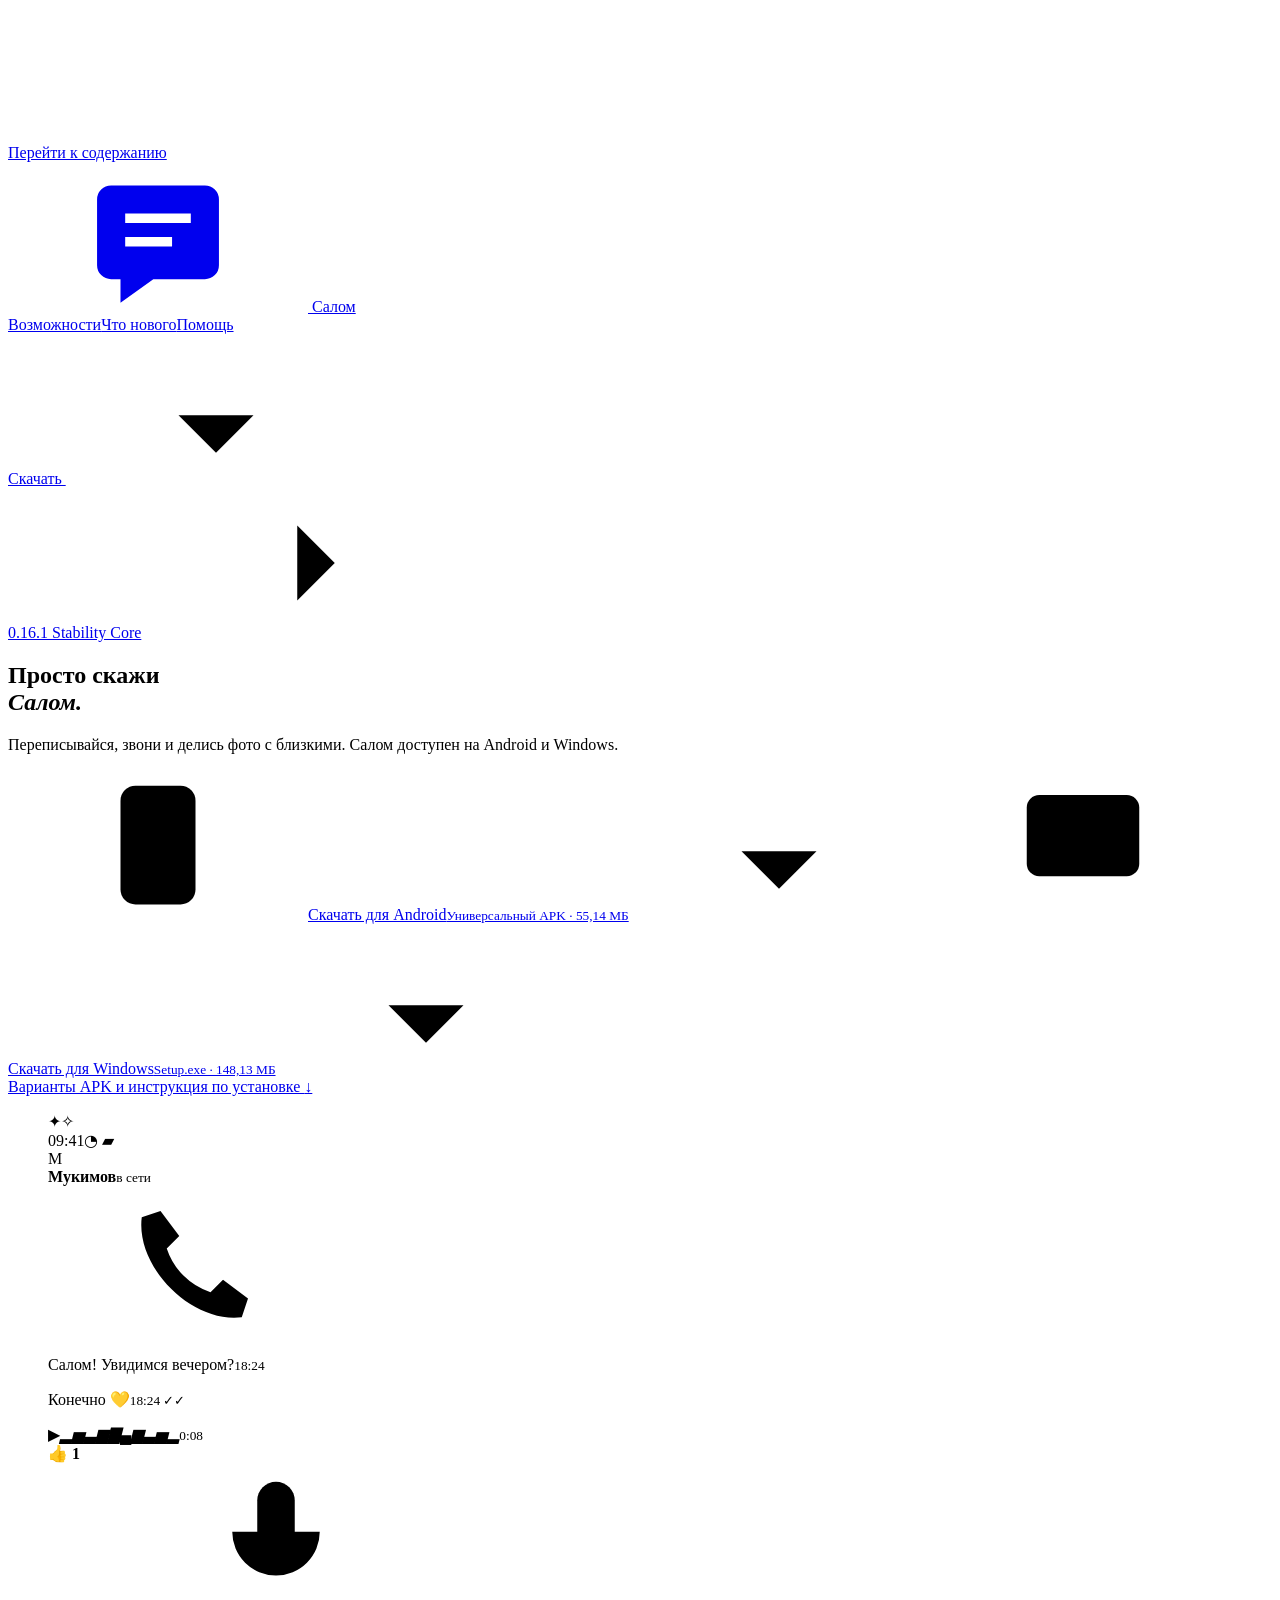
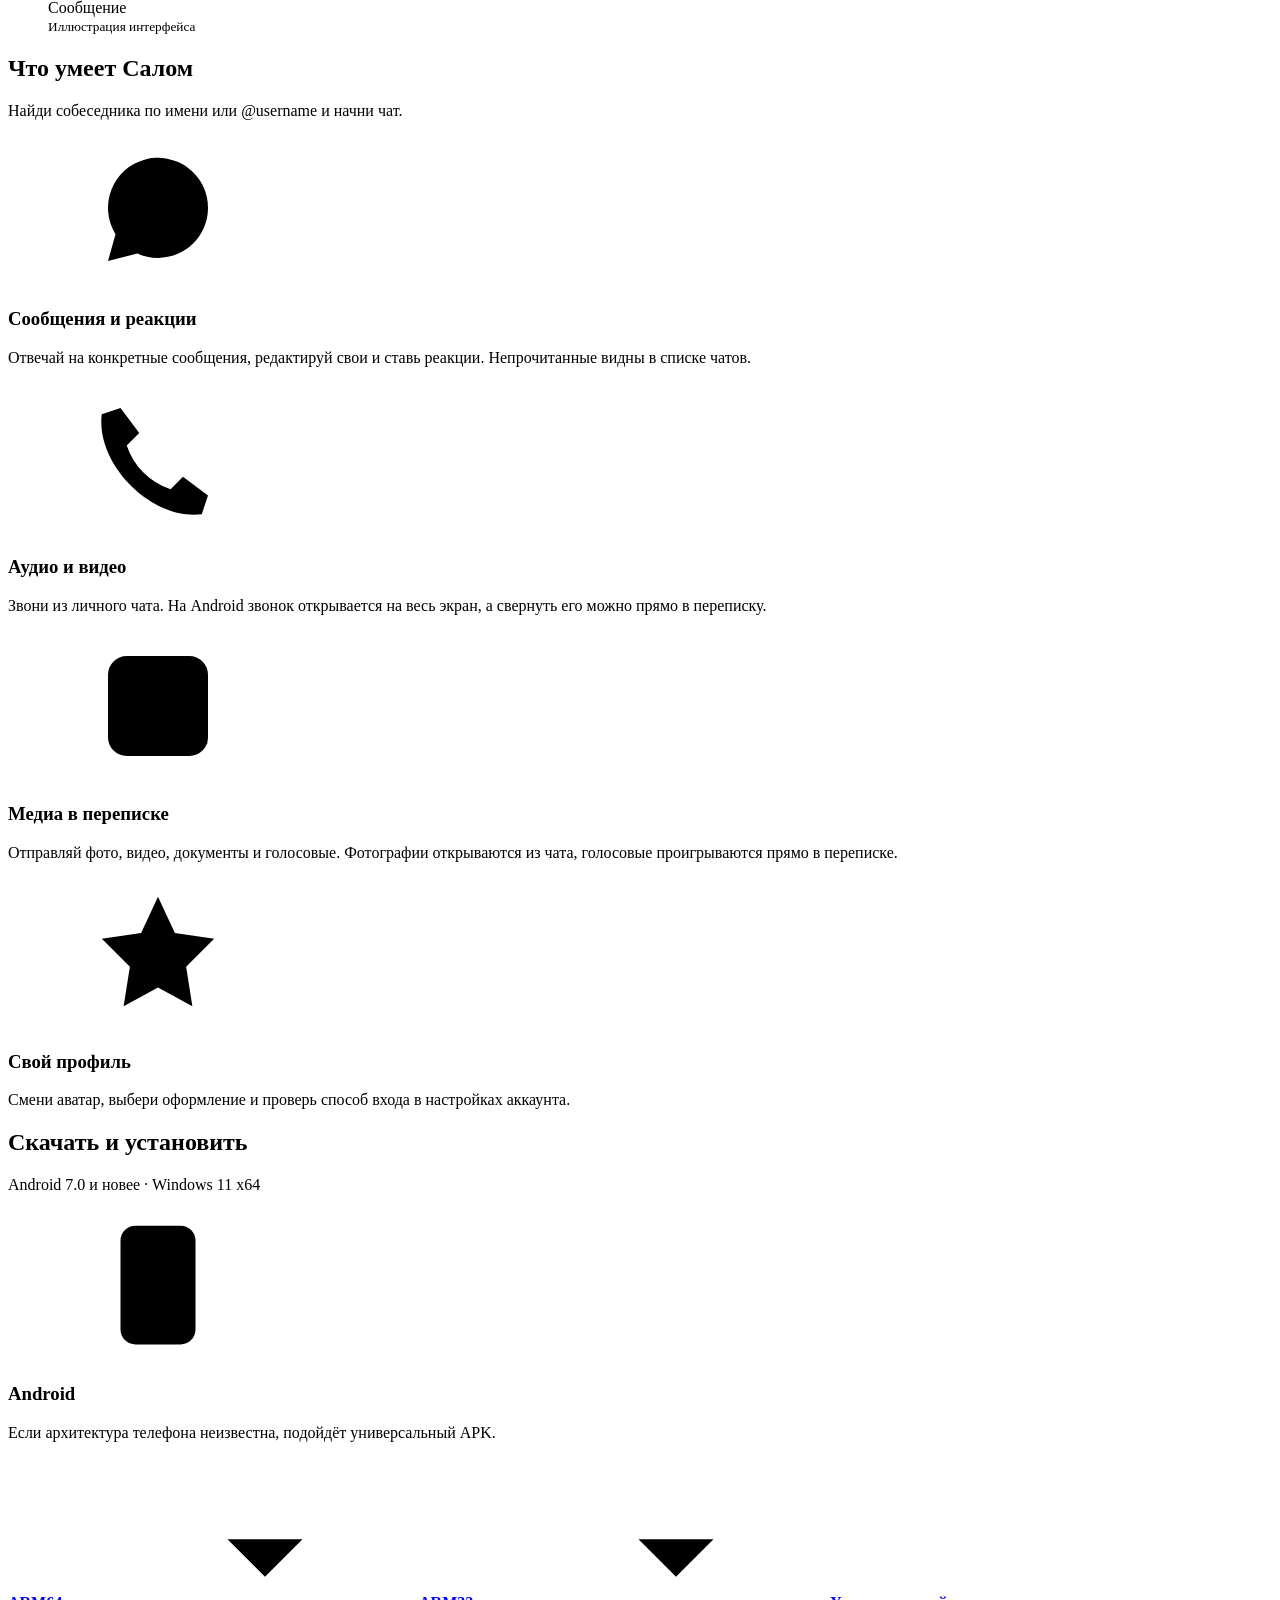
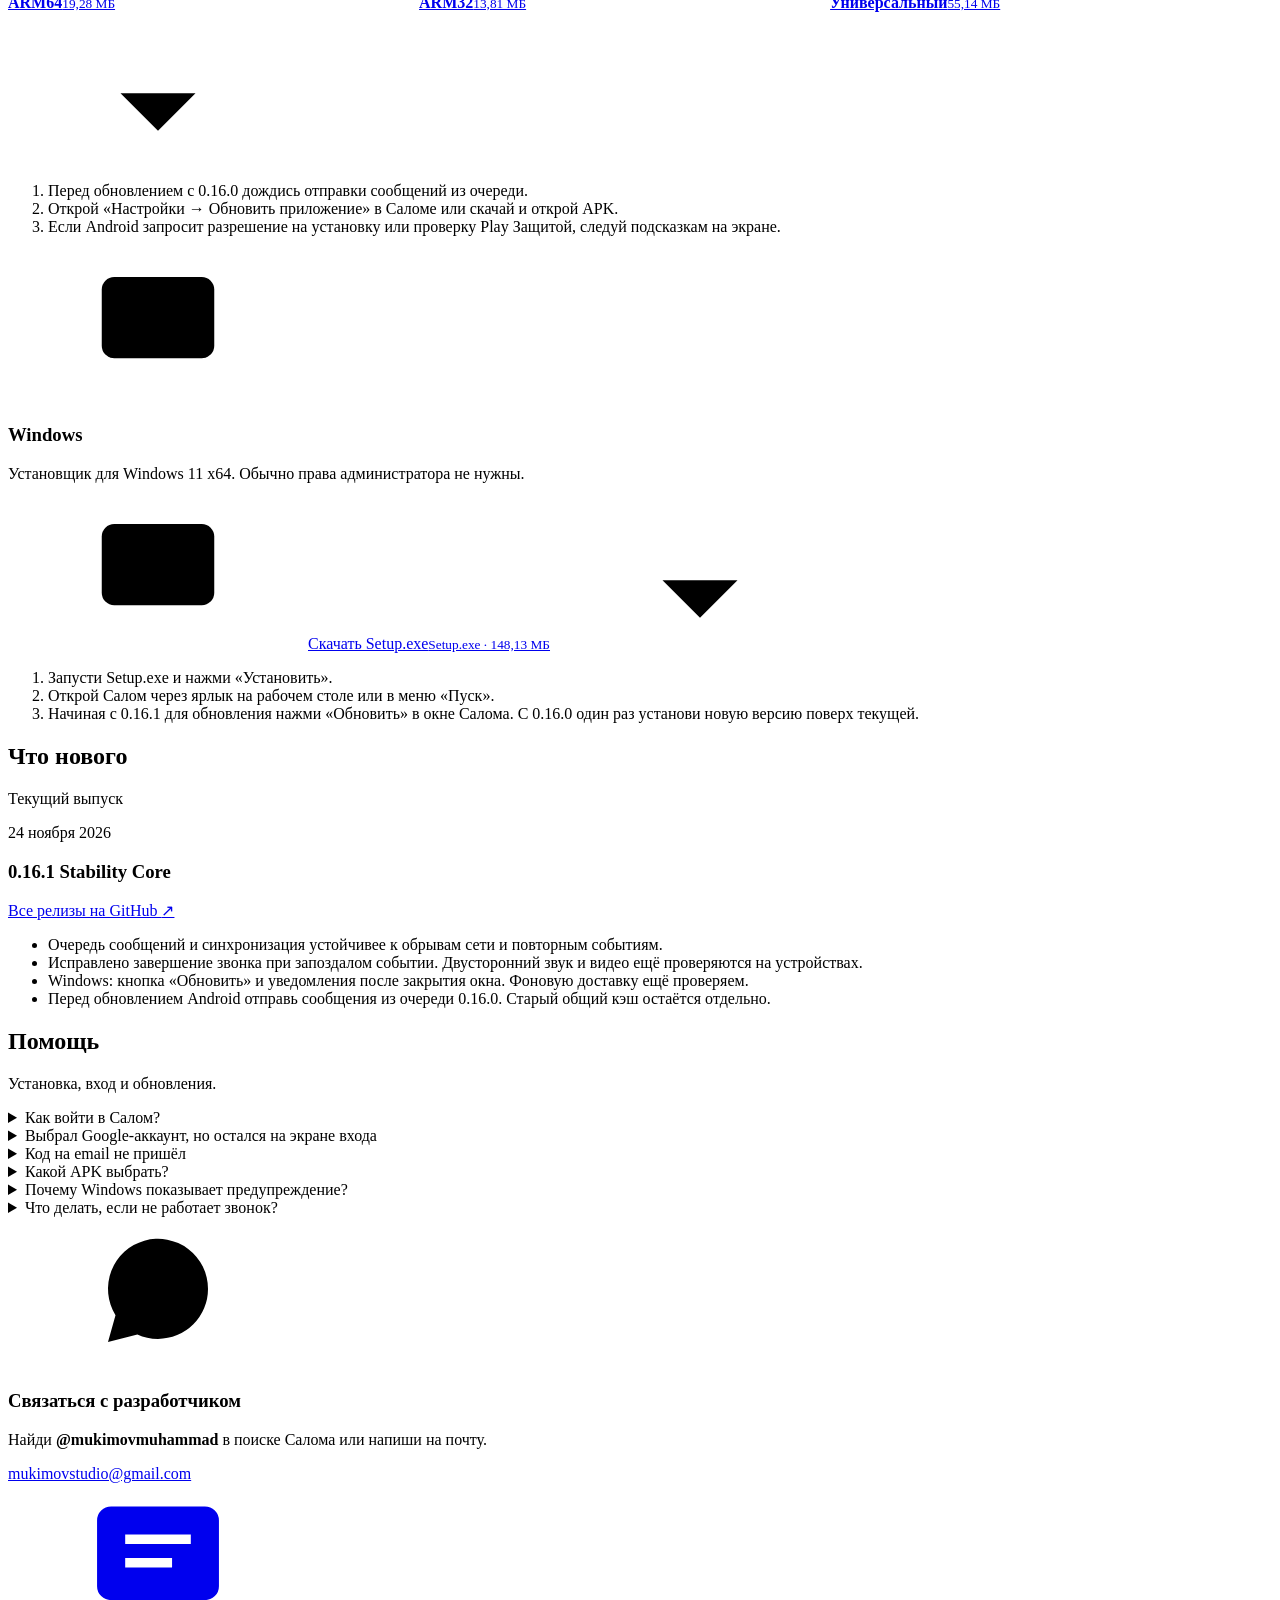
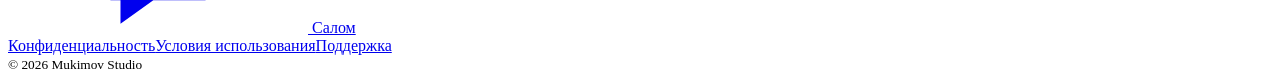
==== commit c843db46: "Release SALOM 0.16.1 Stability Core" ====
--- a/download-page/index.html
+++ b/download-page/index.html
@@ -38,12 +38,12 @@
 <main id="main">
   <section class="hero shell" aria-labelledby="hero-title">
     <div class="hero-copy">
-      <a class="version" href="#changes"><i></i><span data-version>0.16.0 Stability</span><svg><use href="#i-next"/></svg></a>
+      <a class="version" href="#changes"><i></i><span data-version>0.16.1 Stability Core</span><svg><use href="#i-next"/></svg></a>
       <h1 id="hero-title">Просто скажи<br><em>Салом.</em></h1>
       <p>Переписывайся, звони и делись фото с близкими. Салом доступен на Android и Windows.</p>
       <div class="hero-actions">
-        <a class="button yellow" data-android-main href="/salom/salom-0.16.0.apk" download><svg><use href="#i-phone"/></svg><span>Скачать для Android<small data-android-summary>Универсальный APK · 55,14 МБ</small></span><svg class="end"><use href="#i-down"/></svg></a>
-        <a class="button ghost" data-windows href="/salom/SALOM-0.16.0-Release-Setup.exe" download><svg><use href="#i-desktop"/></svg><span>Скачать для Windows<small data-windows-summary>Setup.exe · 148,13 МБ</small></span><svg class="end"><use href="#i-down"/></svg></a>
+        <a class="button yellow" data-android-main href="/salom/salom-0.16.1.apk" download><svg><use href="#i-phone"/></svg><span>Скачать для Android<small data-android-summary>Универсальный APK · 55,14 МБ</small></span><svg class="end"><use href="#i-down"/></svg></a>
+        <a class="button ghost" data-windows href="/salom/SALOM-0.16.1-Release-Setup.exe" download><svg><use href="#i-desktop"/></svg><span>Скачать для Windows<small data-windows-summary>Setup.exe · 148,13 МБ</small></span><svg class="end"><use href="#i-down"/></svg></a>
       </div>
       <a class="sub-link" href="#install">Варианты APK и инструкция по установке <span aria-hidden="true">↓</span></a>
     </div>
@@ -54,7 +54,7 @@
           <div class="device-top" aria-hidden="true"><span>09:41</span><span class="lens"></span><span>◔ ▰</span></div>
           <div class="screens">
             <div class="screen chat active" id="demo-chat">
-              <div class="chat-top"><div class="avatar">М</div><div><b>Мадина</b><small>в сети</small></div><svg><use href="#i-call"/></svg></div>
+              <div class="chat-top"><div class="avatar">М</div><div><b>Мукимов</b><small>в сети</small></div><svg><use href="#i-call"/></svg></div>
               <div class="bubbles">
                 <p class="bubble in">Салом! Увидимся вечером?<small>18:24</small></p>
                 <p class="bubble out">Конечно 💛<small>18:24 ✓✓</small></p>
@@ -64,12 +64,12 @@
               <div class="compose"><span>Сообщение</span><i><svg><use href="#i-mic"/></svg></i></div>
             </div>
             <div class="screen call" id="demo-call" hidden>
-              <div class="call-title"><small>Аудиозвонок</small><b>Мадина</b><span>00:24</span></div>
+              <div class="call-title"><small>Аудиозвонок</small><b>Мукимов</b><span>00:24</span></div>
               <div class="call-avatar"><span>М</span></div>
               <div class="call-controls"><i><svg><use href="#i-mic"/></svg></i><i><svg><use href="#i-video"/></svg></i><i class="hangup"><svg><use href="#i-call"/></svg></i></div>
             </div>
             <div class="screen media" id="demo-media" hidden>
-              <div class="chat-top"><div class="avatar">М</div><div><b>Мадина</b><small>в сети</small></div><svg><use href="#i-media"/></svg></div>
+              <div class="chat-top"><div class="avatar">М</div><div><b>Мукимов</b><small>в сети</small></div><svg><use href="#i-media"/></svg></div>
               <div class="gallery"><b>Вложения</b><div class="tiles" aria-hidden="true"><span></span><span></span><span></span><span></span><span></span><span></span></div><div class="gallery-tabs">Фото　·　Видео　·　Файл</div></div>
             </div>
           </div>
@@ -98,24 +98,24 @@
         <div class="platform-title"><svg><use href="#i-phone"/></svg><h3>Android</h3></div>
         <p data-device-hint aria-live="polite">Если архитектура телефона неизвестна, подойдёт универсальный APK.</p>
         <div class="apk-grid">
-          <a data-abi="arm64-v8a" href="/salom/salom-0.16.0-arm64-v8a.apk" download><b>ARM64</b><small>19,28 МБ</small><svg><use href="#i-down"/></svg></a>
-          <a data-abi="armeabi-v7a" href="/salom/salom-0.16.0-armeabi-v7a.apk" download><b>ARM32</b><small>13,81 МБ</small><svg><use href="#i-down"/></svg></a>
-          <a data-abi="universal" href="/salom/salom-0.16.0.apk" download><b>Универсальный</b><small>55,14 МБ</small><svg><use href="#i-down"/></svg></a>
+          <a data-abi="arm64-v8a" href="/salom/salom-0.16.1-arm64-v8a.apk" download><b>ARM64</b><small>19,28 МБ</small><svg><use href="#i-down"/></svg></a>
+          <a data-abi="armeabi-v7a" href="/salom/salom-0.16.1-armeabi-v7a.apk" download><b>ARM32</b><small>13,81 МБ</small><svg><use href="#i-down"/></svg></a>
+          <a data-abi="universal" href="/salom/salom-0.16.1.apk" download><b>Универсальный</b><small>55,14 МБ</small><svg><use href="#i-down"/></svg></a>
         </div>
-        <ol><li>Скачай и открой APK.</li><li>Если Android спросит, разреши установку для браузера или файлового менеджера. Если Play Защита предложит проверить APK, дождись результата.</li><li>Уже пользуешься Саломом? Открой «Настройки → Обновить приложение».</li></ol>
+        <ol><li>Перед обновлением с 0.16.0 дождись отправки сообщений из очереди.</li><li>Открой «Настройки → Обновить приложение» в Саломе или скачай и открой APK.</li><li>Если Android запросит разрешение на установку или проверку Play Защитой, следуй подсказкам на экране.</li></ol>
       </article>
       <article class="install-card reveal">
         <div class="platform-title"><svg><use href="#i-desktop"/></svg><h3>Windows</h3></div>
         <p>Установщик для Windows 11 x64. Обычно права администратора не нужны.</p>
-        <a class="button dark" data-windows href="/salom/SALOM-0.16.0-Release-Setup.exe" download><svg><use href="#i-desktop"/></svg><span>Скачать Setup.exe<small data-windows-summary>Setup.exe · 148,13 МБ</small></span><svg class="end"><use href="#i-down"/></svg></a>
-        <ol><li>Запусти Setup.exe и нажми «Установить».</li><li>Открой Салом через ярлык на рабочем столе или в меню «Пуск».</li><li>Чтобы обновить Салом, закрой его и запусти новый установщик.</li></ol>
+        <a class="button dark" data-windows href="/salom/SALOM-0.16.1-Release-Setup.exe" download><svg><use href="#i-desktop"/></svg><span>Скачать Setup.exe<small data-windows-summary>Setup.exe · 148,13 МБ</small></span><svg class="end"><use href="#i-down"/></svg></a>
+        <ol><li>Запусти Setup.exe и нажми «Установить».</li><li>Открой Салом через ярлык на рабочем столе или в меню «Пуск».</li><li>Начиная с 0.16.1 для обновления нажми «Обновить» в окне Салома. С 0.16.0 один раз установи новую версию поверх текущей.</li></ol>
       </article>
     </div>
   </section>
   <section id="changes" class="shell section changes" aria-labelledby="changes-title">
     <div class="section-heading reveal"><h2 id="changes-title">Что нового</h2><p>Текущий выпуск</p></div>
-    <article class="release reveal"><div><time datetime="2026-11-23">23 ноября 2026</time><h3 data-version>0.16.0 Stability</h3><a href="https://github.com/mukimovmuhammad/chatter/releases">Все релизы на GitHub <span aria-hidden="true">↗</span></a></div>
-      <ul data-release-notes><li>На Android — полноэкранный звонок, обновлённый профиль и выбор вложений.</li><li>Реакции на сообщения в Android и Windows.</li><li>Компактные APK для ARM32 и ARM64.</li><li>Двусторонний звук и видео Android ↔ Windows в этой сборке ещё проверяются.</li></ul>
+    <article class="release reveal"><div><time datetime="2026-11-24">24 ноября 2026</time><h3 data-version>0.16.1 Stability Core</h3><a href="https://github.com/mukimovmuhammad/chatter/releases">Все релизы на GitHub <span aria-hidden="true">↗</span></a></div>
+      <ul data-release-notes><li>Очередь сообщений и синхронизация устойчивее к обрывам сети и повторным событиям.</li><li>Исправлено завершение звонка при запоздалом событии. Двусторонний звук и видео ещё проверяются на устройствах.</li><li>Windows: кнопка «Обновить» и уведомления после закрытия окна. Фоновую доставку ещё проверяем.</li><li>Перед обновлением Android отправь сообщения из очереди 0.16.0. Старый общий кэш остаётся отдельно.</li></ul>
     </article>
   </section>
   <section id="help" class="shell section help" aria-labelledby="help-title">
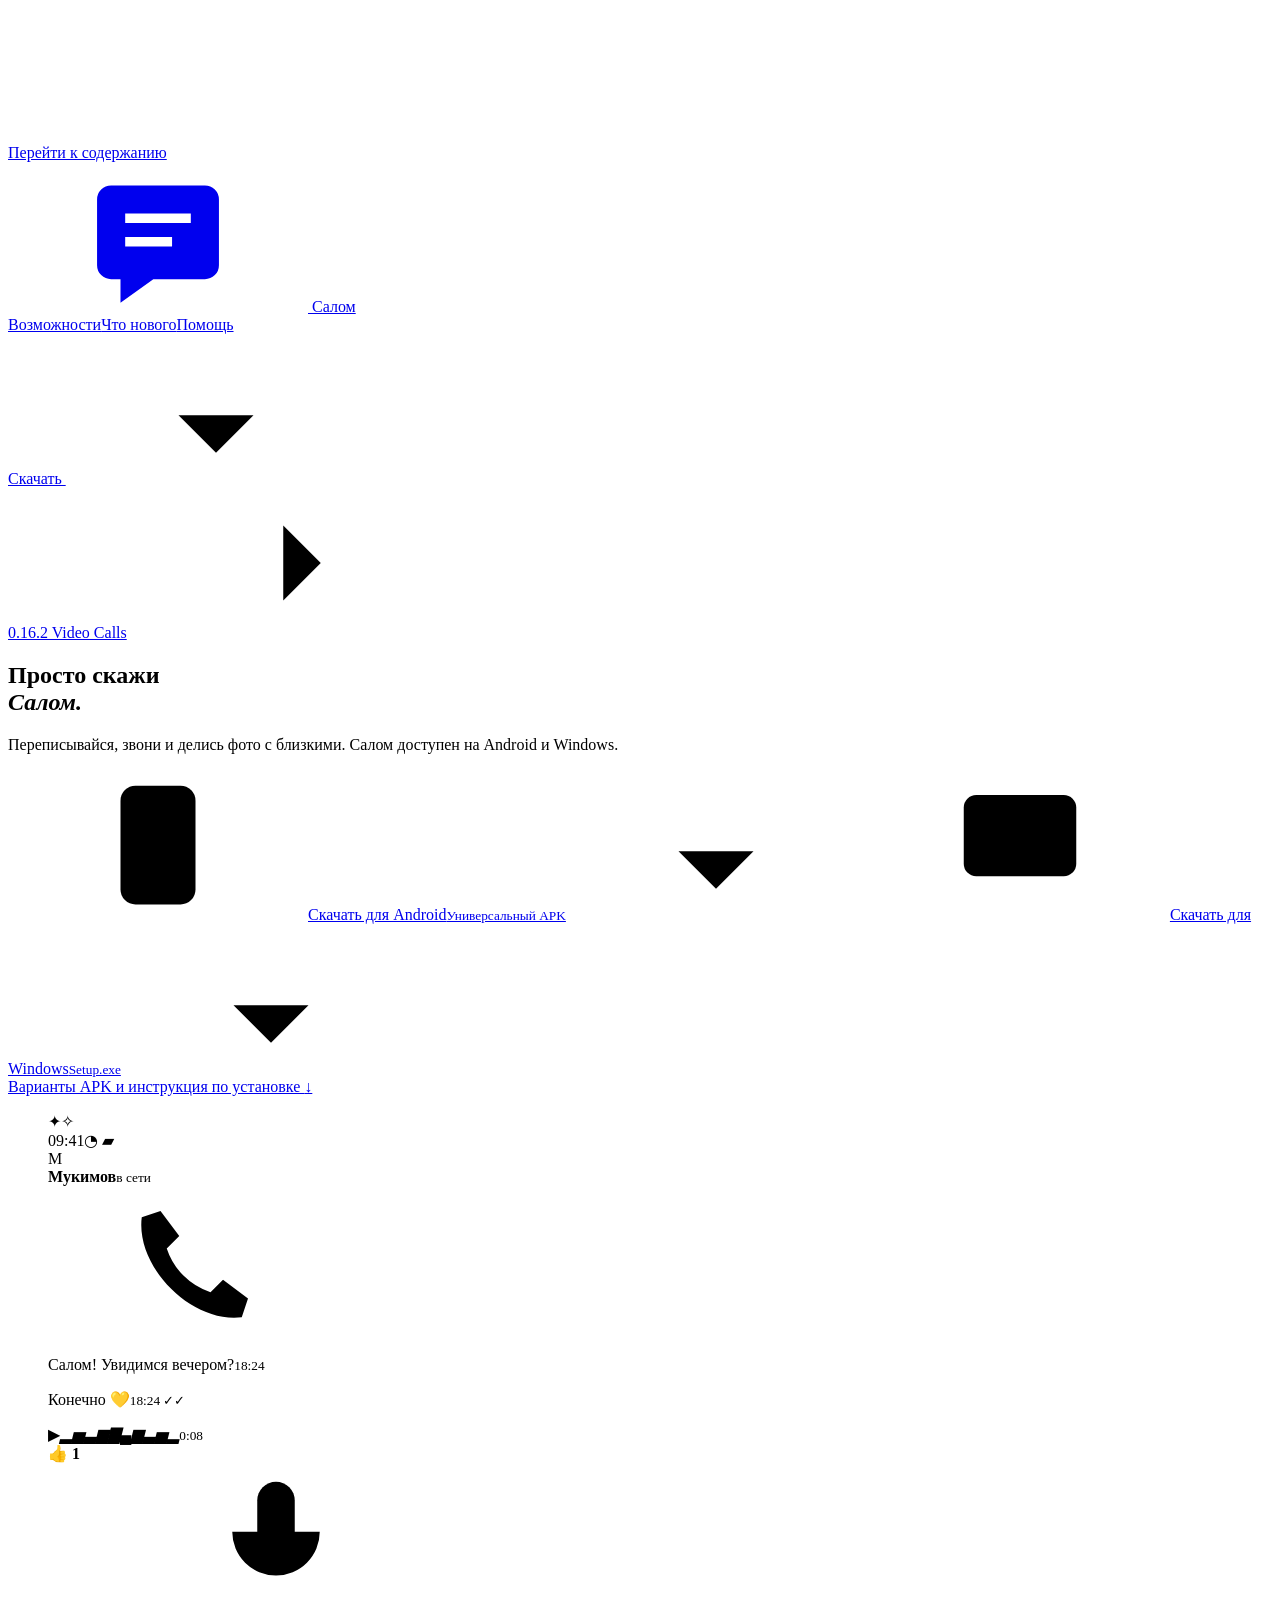
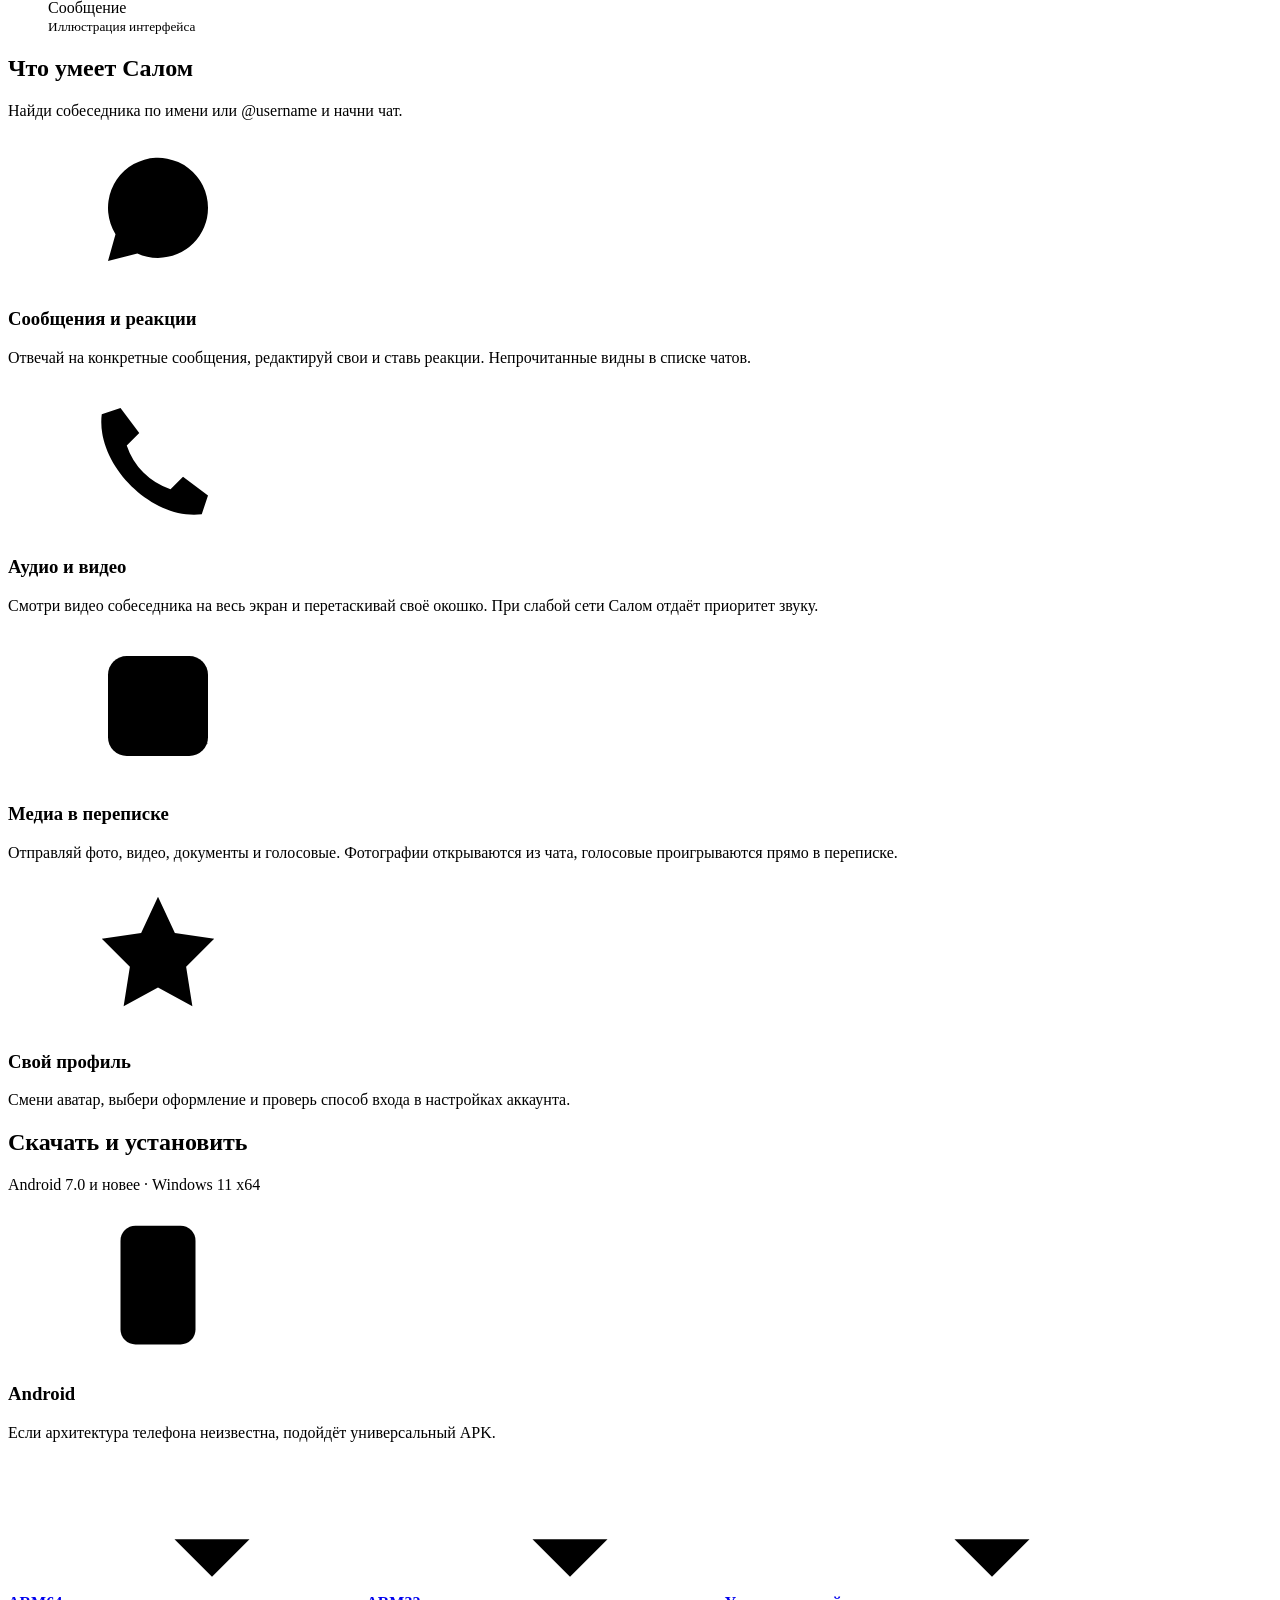
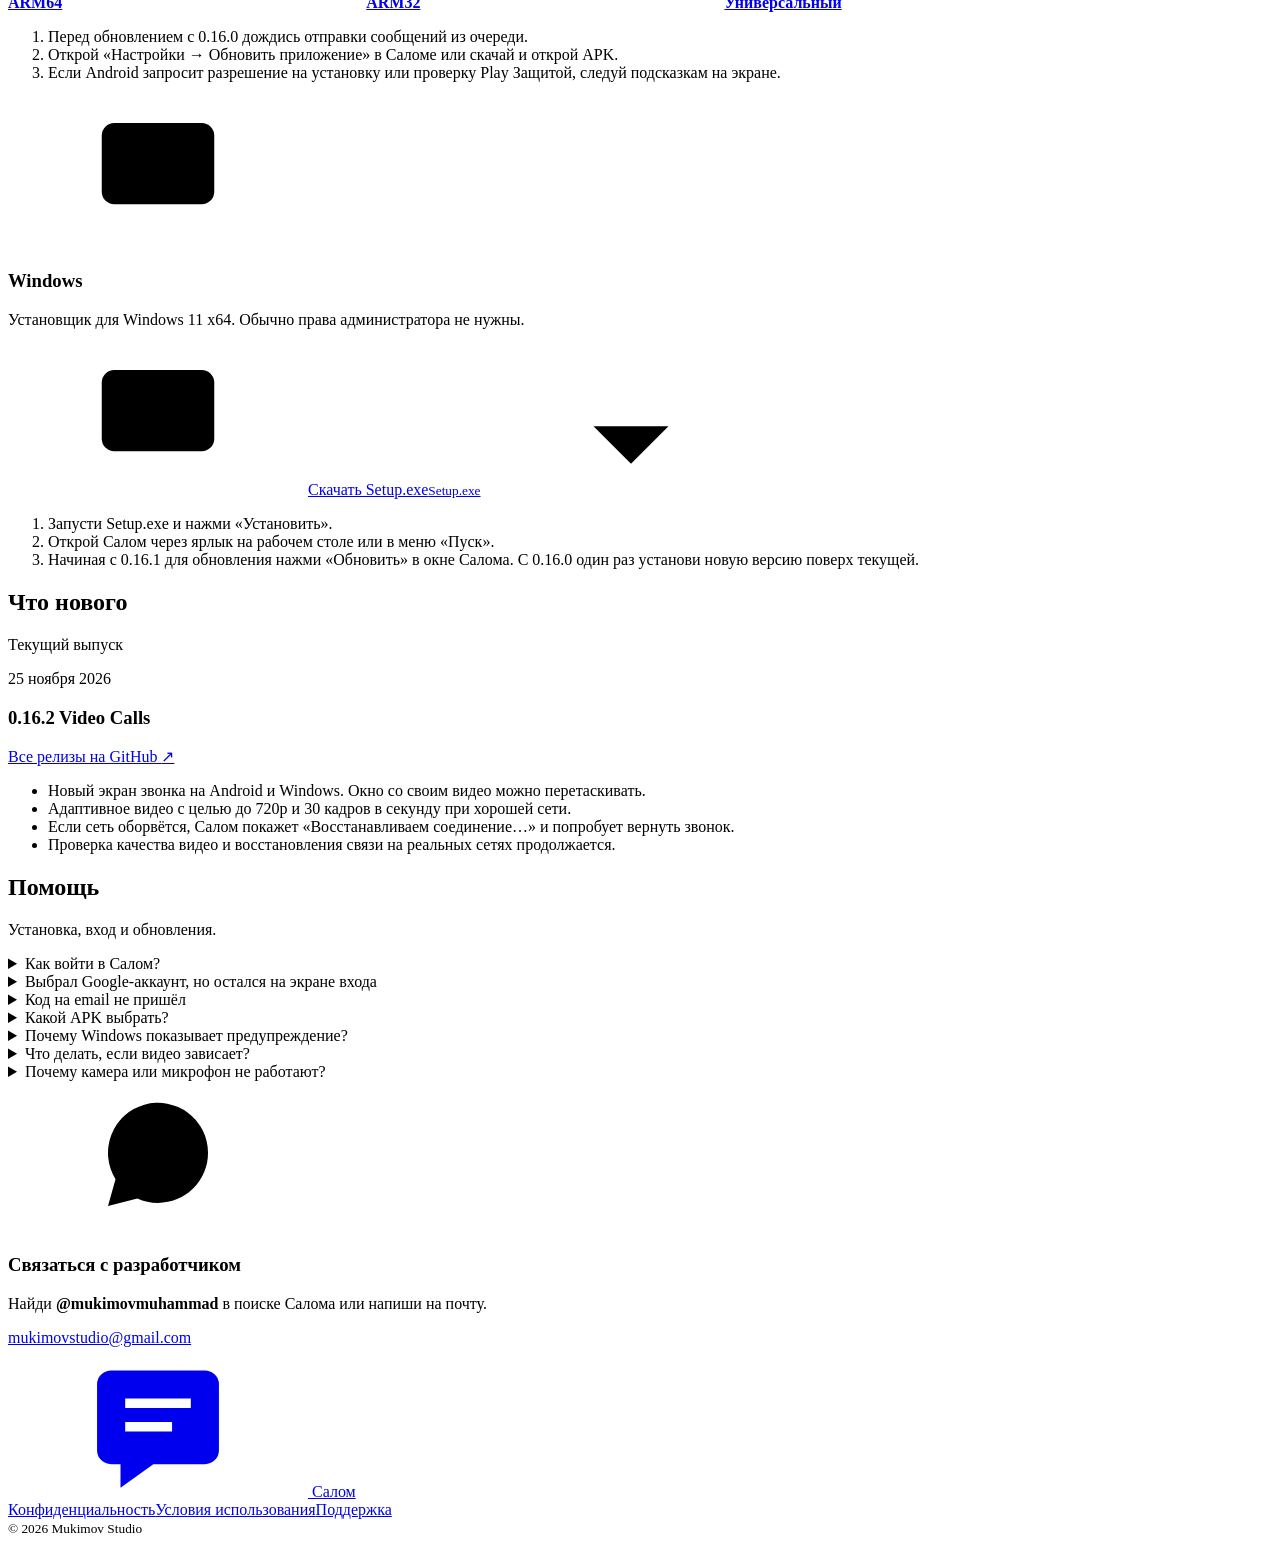
==== commit 6ecd691e: "Release SALOM 0.16.2 Video Calls" ====
--- a/download-page/index.html
+++ b/download-page/index.html
@@ -6,13 +6,13 @@
 <meta name="theme-color" content="#161713">
 <meta name="description" content="Скачай Салом для Android и Windows. Личные чаты, голосовые сообщения, фото, реакции, аудио- и видеозвонки.">
 <meta property="og:title" content="Салом — мессенджер для Android и Windows">
-<meta property="og:description" content="Скачай Салом. Чаты, звонки и файлы в одном приложении.">
+<meta property="og:description" content="Салом 0.16.2. Новый экран разговора и адаптивное видео на Android и Windows.">
 <meta property="og:type" content="website">
 <meta property="og:url" content="https://mukimov.site/">
 <title>Салом — скачать для Android и Windows</title>
 <link rel="icon" href="data:image/svg+xml,%3Csvg xmlns='http://www.w3.org/2000/svg' viewBox='0 0 64 64'%3E%3Crect width='64' height='64' rx='16' fill='%23ffc400'/%3E%3Cpath d='M17 18h30a4 4 0 0 1 4 4v19H30l-9 8v-8h-4a4 4 0 0 1-4-4V22a4 4 0 0 1 4-4Z' fill='%23161713'/%3E%3Cpath d='M22 26h20v3H22zm0 7h14v3H22z' fill='%23ffc400'/%3E%3C/svg%3E">
 <link rel="stylesheet" href="/site-161.css">
-<script src="/site-161.js" defer></script>
+<script src="/site-162.js" defer></script>
 </head>
 <body>
 <a class="skip" href="#main">Перейти к содержанию</a>
@@ -38,12 +38,12 @@
 <main id="main">
   <section class="hero shell" aria-labelledby="hero-title">
     <div class="hero-copy">
-      <a class="version" href="#changes"><i></i><span data-version>0.16.1 Stability Core</span><svg><use href="#i-next"/></svg></a>
+      <a class="version" href="#changes"><i></i><span data-version>0.16.2 Video Calls</span><svg><use href="#i-next"/></svg></a>
       <h1 id="hero-title">Просто скажи<br><em>Салом.</em></h1>
       <p>Переписывайся, звони и делись фото с близкими. Салом доступен на Android и Windows.</p>
       <div class="hero-actions">
-        <a class="button yellow" data-android-main href="/salom/salom-0.16.1.apk" download><svg><use href="#i-phone"/></svg><span>Скачать для Android<small data-android-summary>Универсальный APK · 55,14 МБ</small></span><svg class="end"><use href="#i-down"/></svg></a>
-        <a class="button ghost" data-windows href="/salom/SALOM-0.16.1-Release-Setup.exe" download><svg><use href="#i-desktop"/></svg><span>Скачать для Windows<small data-windows-summary>Setup.exe · 148,13 МБ</small></span><svg class="end"><use href="#i-down"/></svg></a>
+        <a class="button yellow" data-android-main href="/salom/salom-0.16.2.apk" download><svg><use href="#i-phone"/></svg><span>Скачать для Android<small data-android-summary>Универсальный APK</small></span><svg class="end"><use href="#i-down"/></svg></a>
+        <a class="button ghost" data-windows href="/salom/SALOM-0.16.2-Release-Setup.exe" download><svg><use href="#i-desktop"/></svg><span>Скачать для Windows<small data-windows-summary>Setup.exe</small></span><svg class="end"><use href="#i-down"/></svg></a>
       </div>
       <a class="sub-link" href="#install">Варианты APK и инструкция по установке <span aria-hidden="true">↓</span></a>
     </div>
@@ -86,7 +86,7 @@
     <div class="section-heading reveal"><h2 id="features-title">Что умеет Салом</h2><p>Найди собеседника по имени или @username и начни чат.</p></div>
     <div class="feature-grid">
       <article class="feature reveal"><svg><use href="#i-chat"/></svg><h3>Сообщения и реакции</h3><p>Отвечай на конкретные сообщения, редактируй свои и ставь реакции. Непрочитанные видны в списке чатов.</p></article>
-      <article class="feature reveal"><svg><use href="#i-call"/></svg><h3>Аудио и видео</h3><p>Звони из личного чата. На Android звонок открывается на весь экран, а свернуть его можно прямо в переписку.</p></article>
+      <article class="feature reveal"><svg><use href="#i-call"/></svg><h3>Аудио и видео</h3><p>Смотри видео собеседника на весь экран и перетаскивай своё окошко. При слабой сети Салом отдаёт приоритет звуку.</p></article>
       <article class="feature reveal"><svg><use href="#i-media"/></svg><h3>Медиа в переписке</h3><p>Отправляй фото, видео, документы и голосовые. Фотографии открываются из чата, голосовые проигрываются прямо в переписке.</p></article>
       <article class="feature reveal"><svg><use href="#i-star"/></svg><h3>Свой профиль</h3><p>Смени аватар, выбери оформление и проверь способ входа в настройках аккаунта.</p></article>
     </div>
@@ -98,24 +98,24 @@
         <div class="platform-title"><svg><use href="#i-phone"/></svg><h3>Android</h3></div>
         <p data-device-hint aria-live="polite">Если архитектура телефона неизвестна, подойдёт универсальный APK.</p>
         <div class="apk-grid">
-          <a data-abi="arm64-v8a" href="/salom/salom-0.16.1-arm64-v8a.apk" download><b>ARM64</b><small>19,28 МБ</small><svg><use href="#i-down"/></svg></a>
-          <a data-abi="armeabi-v7a" href="/salom/salom-0.16.1-armeabi-v7a.apk" download><b>ARM32</b><small>13,81 МБ</small><svg><use href="#i-down"/></svg></a>
-          <a data-abi="universal" href="/salom/salom-0.16.1.apk" download><b>Универсальный</b><small>55,14 МБ</small><svg><use href="#i-down"/></svg></a>
+          <a data-abi="arm64-v8a" href="/salom/salom-0.16.2-arm64-v8a.apk" download><b>ARM64</b><small></small><svg><use href="#i-down"/></svg></a>
+          <a data-abi="armeabi-v7a" href="/salom/salom-0.16.2-armeabi-v7a.apk" download><b>ARM32</b><small></small><svg><use href="#i-down"/></svg></a>
+          <a data-abi="universal" href="/salom/salom-0.16.2.apk" download><b>Универсальный</b><small></small><svg><use href="#i-down"/></svg></a>
         </div>
         <ol><li>Перед обновлением с 0.16.0 дождись отправки сообщений из очереди.</li><li>Открой «Настройки → Обновить приложение» в Саломе или скачай и открой APK.</li><li>Если Android запросит разрешение на установку или проверку Play Защитой, следуй подсказкам на экране.</li></ol>
       </article>
       <article class="install-card reveal">
         <div class="platform-title"><svg><use href="#i-desktop"/></svg><h3>Windows</h3></div>
         <p>Установщик для Windows 11 x64. Обычно права администратора не нужны.</p>
-        <a class="button dark" data-windows href="/salom/SALOM-0.16.1-Release-Setup.exe" download><svg><use href="#i-desktop"/></svg><span>Скачать Setup.exe<small data-windows-summary>Setup.exe · 148,13 МБ</small></span><svg class="end"><use href="#i-down"/></svg></a>
+        <a class="button dark" data-windows href="/salom/SALOM-0.16.2-Release-Setup.exe" download><svg><use href="#i-desktop"/></svg><span>Скачать Setup.exe<small data-windows-summary>Setup.exe</small></span><svg class="end"><use href="#i-down"/></svg></a>
         <ol><li>Запусти Setup.exe и нажми «Установить».</li><li>Открой Салом через ярлык на рабочем столе или в меню «Пуск».</li><li>Начиная с 0.16.1 для обновления нажми «Обновить» в окне Салома. С 0.16.0 один раз установи новую версию поверх текущей.</li></ol>
       </article>
     </div>
   </section>
   <section id="changes" class="shell section changes" aria-labelledby="changes-title">
     <div class="section-heading reveal"><h2 id="changes-title">Что нового</h2><p>Текущий выпуск</p></div>
-    <article class="release reveal"><div><time datetime="2026-11-24">24 ноября 2026</time><h3 data-version>0.16.1 Stability Core</h3><a href="https://github.com/mukimovmuhammad/chatter/releases">Все релизы на GitHub <span aria-hidden="true">↗</span></a></div>
-      <ul data-release-notes><li>Очередь сообщений и синхронизация устойчивее к обрывам сети и повторным событиям.</li><li>Исправлено завершение звонка при запоздалом событии. Двусторонний звук и видео ещё проверяются на устройствах.</li><li>Windows: кнопка «Обновить» и уведомления после закрытия окна. Фоновую доставку ещё проверяем.</li><li>Перед обновлением Android отправь сообщения из очереди 0.16.0. Старый общий кэш остаётся отдельно.</li></ul>
+    <article class="release reveal"><div><time datetime="2026-11-25">25 ноября 2026</time><h3 data-version>0.16.2 Video Calls</h3><a href="https://github.com/mukimovmuhammad/Salom-Messenger/releases">Все релизы на GitHub <span aria-hidden="true">↗</span></a></div>
+      <ul data-release-notes><li>Новый экран звонка на Android и Windows. Окно со своим видео можно перетаскивать.</li><li>Адаптивное видео с целью до 720p и 30 кадров в секунду при хорошей сети.</li><li>Если сеть оборвётся, Салом покажет «Восстанавливаем соединение…» и попробует вернуть звонок.</li><li>Проверка качества видео и восстановления связи на реальных сетях продолжается.</li></ul>
     </article>
   </section>
   <section id="help" class="shell section help" aria-labelledby="help-title">
@@ -127,7 +127,8 @@
         <details><summary>Код на email не пришёл</summary><p>Проверь написание адреса и папку «Спам». Код действует пять минут. Новый можно запросить через минуту.</p></details>
         <details><summary>Какой APK выбрать?</summary><p>ARM64 — для 64-битной системы ARM, ARM32 — для 32-битной. Если Android отклоняет выбранный пакет или архитектура неизвестна, скачай универсальный APK.</p></details>
         <details><summary>Почему Windows показывает предупреждение?</summary><p>У текущего Setup.exe нет подписи Windows. Скачивай его с этого сайта или из релиза GitHub. Размеры и контрольные суммы есть в <a href="/salom/version.json">манифесте версии</a>.</p></details>
-        <details><summary>Что делать, если не работает звонок?</summary><p>Разреши доступ к микрофону и камере для видео. На Windows для звонков нужен Microsoft Edge WebView2 Runtime. Если проблема повторяется, сообщи, на каких двух устройствах и версиях Салома ты её заметил.</p></details>
+        <details><summary>Что делать, если видео зависает?</summary><p>Если связь оборвётся, подожди, пока Салом попробует её восстановить. Если звонок не вернулся, попробуй другую сеть и сообщи в поддержку модели устройств и версию Салома.</p></details>
+        <details><summary>Почему камера или микрофон не работают?</summary><p>Разреши Салому доступ к микрофону и камере в настройках устройства. На Windows для звонков также нужен Microsoft Edge WebView2 Runtime.</p></details>
       </div>
       <aside class="support reveal"><svg><use href="#i-chat"/></svg><h3>Связаться с разработчиком</h3><p>Найди <b>@mukimovmuhammad</b> в поиске Салома или напиши на почту.</p><button type="button" data-copy="@mukimovmuhammad" hidden>Скопировать @username</button><a href="mailto:mukimovstudio@gmail.com">mukimovstudio@gmail.com</a><span class="copy-result" aria-live="polite"></span></aside>
     </div>
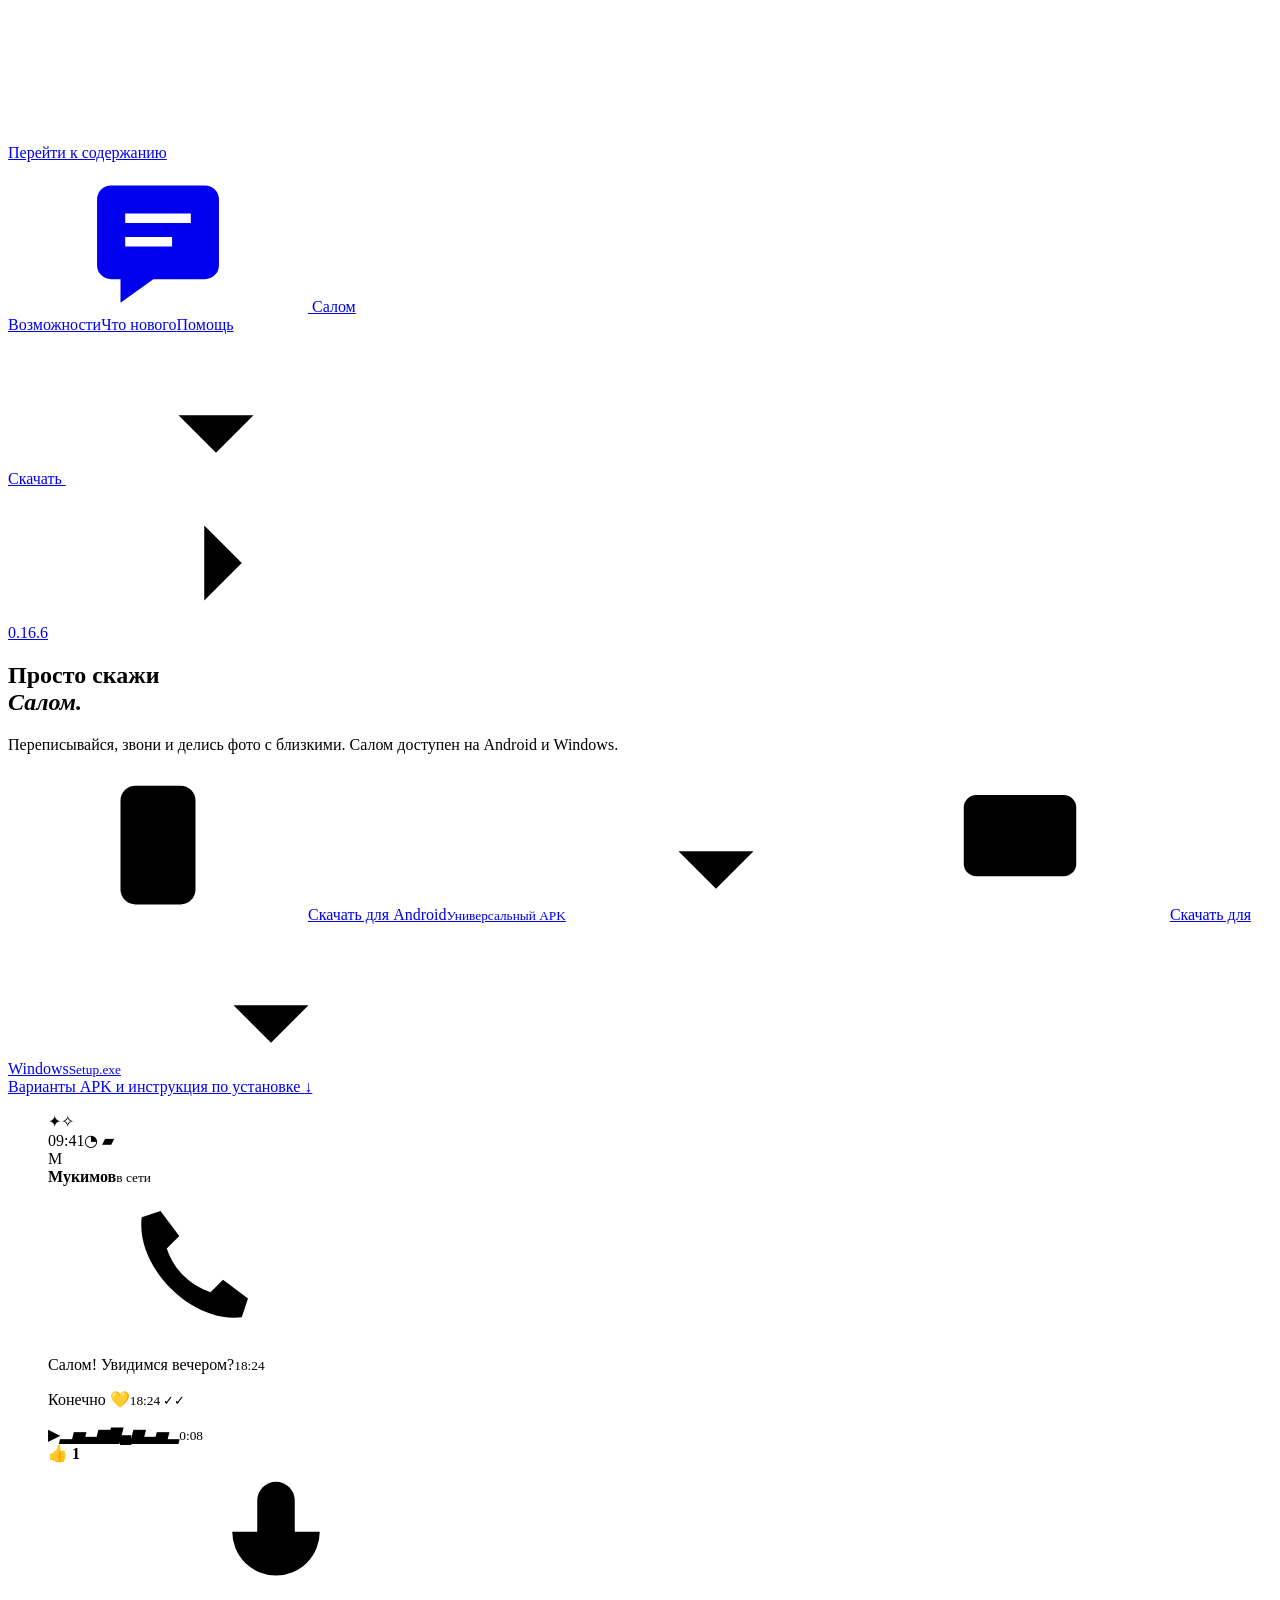
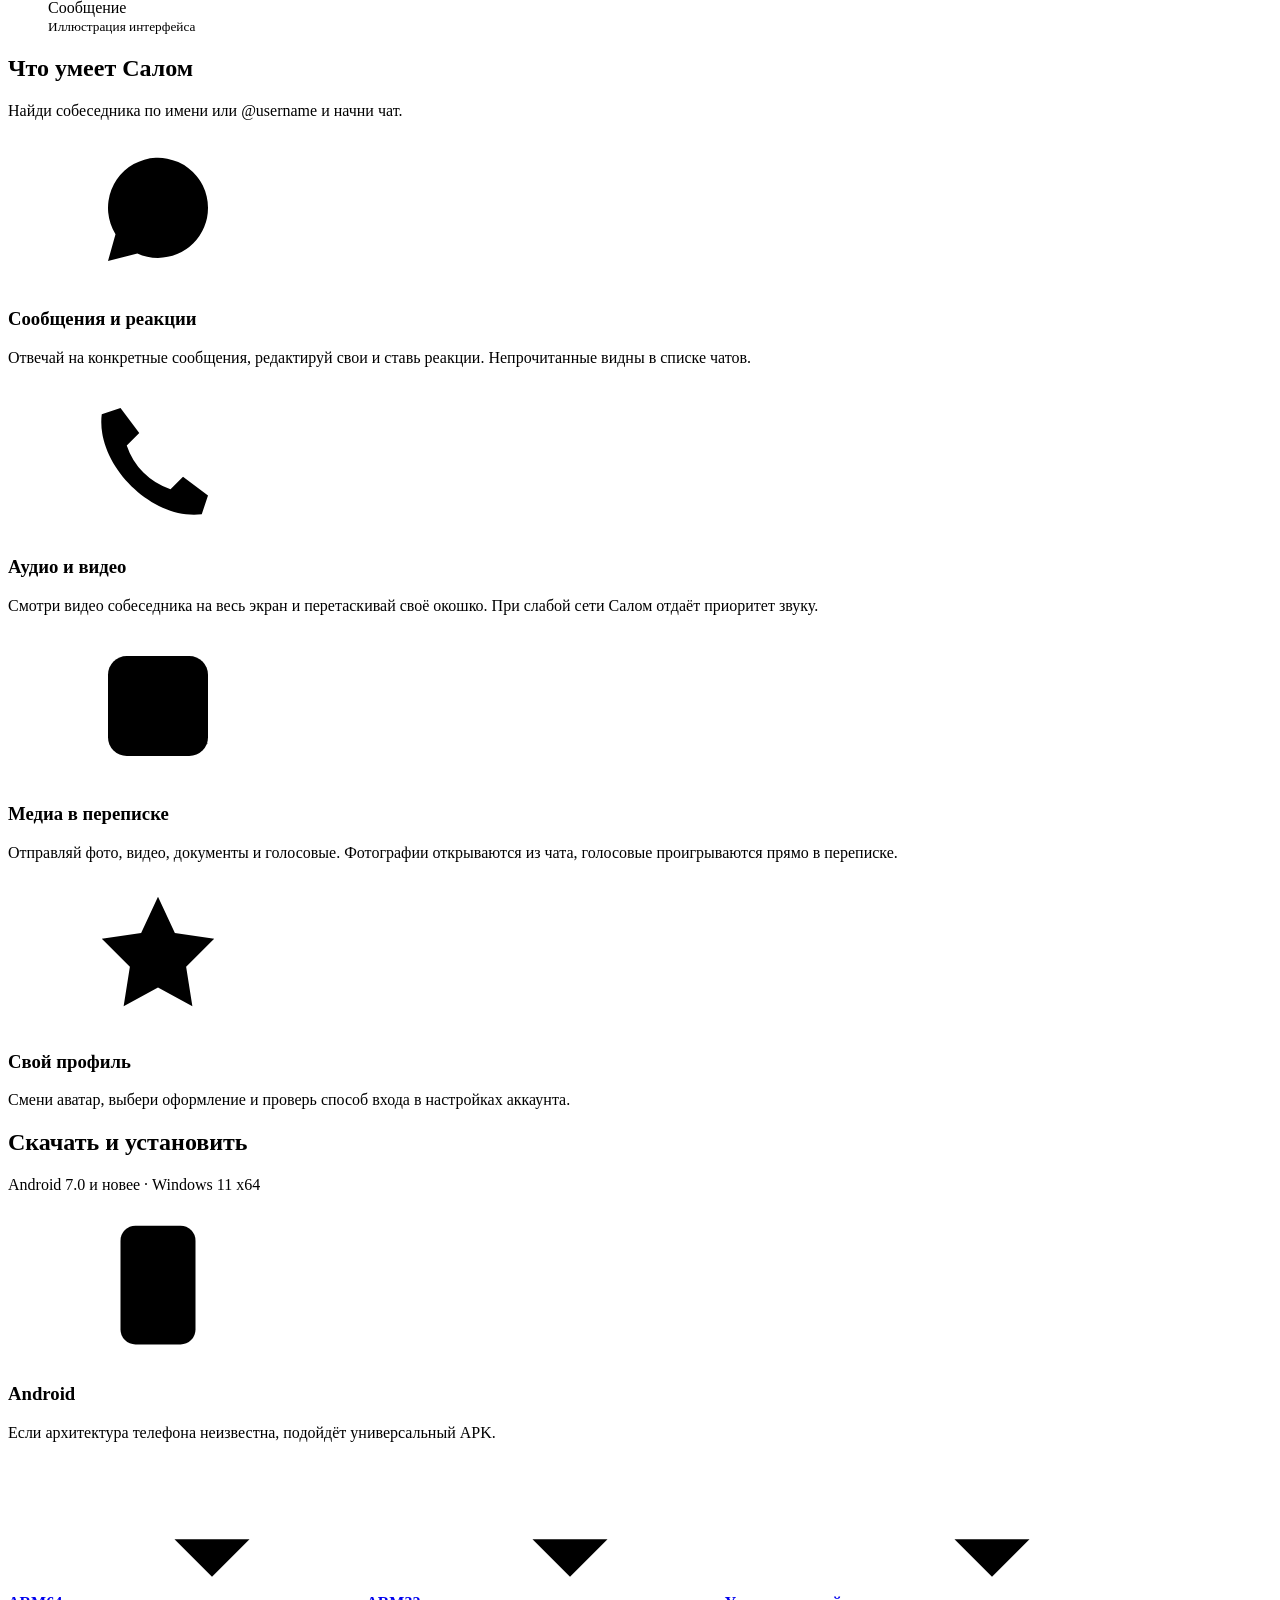
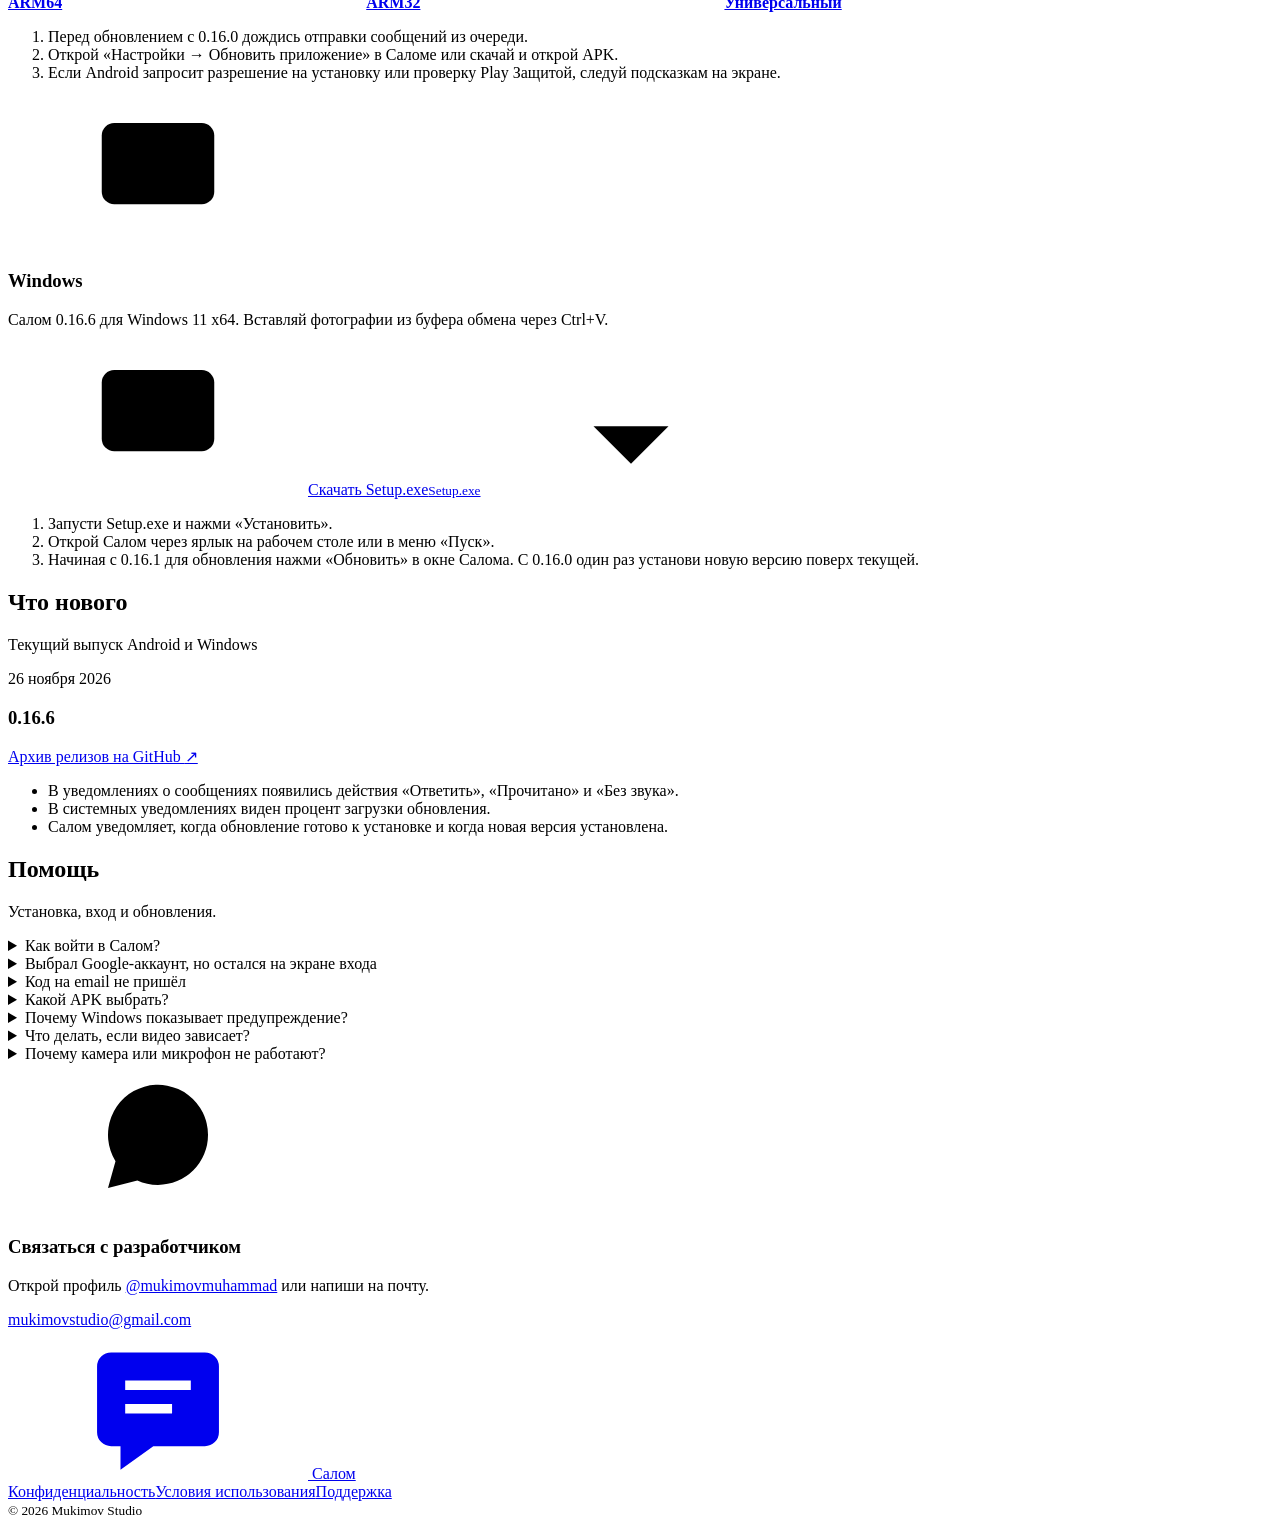
==== commit 94e476fa: "Preserve SALOM 0.16.6 source and release materials" ====
--- a/download-page/index.html
+++ b/download-page/index.html
@@ -6,7 +6,7 @@
 <meta name="theme-color" content="#161713">
 <meta name="description" content="Скачай Салом для Android и Windows. Личные чаты, голосовые сообщения, фото, реакции, аудио- и видеозвонки.">
 <meta property="og:title" content="Салом — мессенджер для Android и Windows">
-<meta property="og:description" content="Салом 0.16.2. Новый экран разговора и адаптивное видео на Android и Windows.">
+<meta property="og:description" content="Салом 0.16.6 для Android и Windows. Быстрые ответы, отметка о прочтении и прогресс обновлений в уведомлениях.">
 <meta property="og:type" content="website">
 <meta property="og:url" content="https://mukimov.site/">
 <title>Салом — скачать для Android и Windows</title>
@@ -38,12 +38,12 @@
 <main id="main">
   <section class="hero shell" aria-labelledby="hero-title">
     <div class="hero-copy">
-      <a class="version" href="#changes"><i></i><span data-version>0.16.2 Video Calls</span><svg><use href="#i-next"/></svg></a>
+      <a class="version" href="#changes"><i></i><span data-version>0.16.6</span><svg><use href="#i-next"/></svg></a>
       <h1 id="hero-title">Просто скажи<br><em>Салом.</em></h1>
       <p>Переписывайся, звони и делись фото с близкими. Салом доступен на Android и Windows.</p>
       <div class="hero-actions">
-        <a class="button yellow" data-android-main href="/salom/salom-0.16.2.apk" download><svg><use href="#i-phone"/></svg><span>Скачать для Android<small data-android-summary>Универсальный APK</small></span><svg class="end"><use href="#i-down"/></svg></a>
-        <a class="button ghost" data-windows href="/salom/SALOM-0.16.2-Release-Setup.exe" download><svg><use href="#i-desktop"/></svg><span>Скачать для Windows<small data-windows-summary>Setup.exe</small></span><svg class="end"><use href="#i-down"/></svg></a>
+        <a class="button yellow" data-android-main href="/salom/salom-0.16.6.apk" download><svg><use href="#i-phone"/></svg><span>Скачать для Android<small data-android-summary>Универсальный APK</small></span><svg class="end"><use href="#i-down"/></svg></a>
+        <a class="button ghost" data-windows href="/salom/SALOM-0.16.6-Release-Setup.exe" download><svg><use href="#i-desktop"/></svg><span>Скачать для Windows<small data-windows-summary>Setup.exe</small></span><svg class="end"><use href="#i-down"/></svg></a>
       </div>
       <a class="sub-link" href="#install">Варианты APK и инструкция по установке <span aria-hidden="true">↓</span></a>
     </div>
@@ -98,24 +98,24 @@
         <div class="platform-title"><svg><use href="#i-phone"/></svg><h3>Android</h3></div>
         <p data-device-hint aria-live="polite">Если архитектура телефона неизвестна, подойдёт универсальный APK.</p>
         <div class="apk-grid">
-          <a data-abi="arm64-v8a" href="/salom/salom-0.16.2-arm64-v8a.apk" download><b>ARM64</b><small></small><svg><use href="#i-down"/></svg></a>
-          <a data-abi="armeabi-v7a" href="/salom/salom-0.16.2-armeabi-v7a.apk" download><b>ARM32</b><small></small><svg><use href="#i-down"/></svg></a>
-          <a data-abi="universal" href="/salom/salom-0.16.2.apk" download><b>Универсальный</b><small></small><svg><use href="#i-down"/></svg></a>
+          <a data-abi="arm64-v8a" href="/salom/salom-0.16.6-arm64-v8a.apk" download><b>ARM64</b><small></small><svg><use href="#i-down"/></svg></a>
+          <a data-abi="armeabi-v7a" href="/salom/salom-0.16.6-armeabi-v7a.apk" download><b>ARM32</b><small></small><svg><use href="#i-down"/></svg></a>
+          <a data-abi="universal" href="/salom/salom-0.16.6.apk" download><b>Универсальный</b><small></small><svg><use href="#i-down"/></svg></a>
         </div>
         <ol><li>Перед обновлением с 0.16.0 дождись отправки сообщений из очереди.</li><li>Открой «Настройки → Обновить приложение» в Саломе или скачай и открой APK.</li><li>Если Android запросит разрешение на установку или проверку Play Защитой, следуй подсказкам на экране.</li></ol>
       </article>
       <article class="install-card reveal">
         <div class="platform-title"><svg><use href="#i-desktop"/></svg><h3>Windows</h3></div>
-        <p>Установщик для Windows 11 x64. Обычно права администратора не нужны.</p>
-        <a class="button dark" data-windows href="/salom/SALOM-0.16.2-Release-Setup.exe" download><svg><use href="#i-desktop"/></svg><span>Скачать Setup.exe<small data-windows-summary>Setup.exe</small></span><svg class="end"><use href="#i-down"/></svg></a>
+        <p>Салом 0.16.6 для Windows 11 x64. Вставляй фотографии из буфера обмена через Ctrl+V.</p>
+        <a class="button dark" data-windows href="/salom/SALOM-0.16.6-Release-Setup.exe" download><svg><use href="#i-desktop"/></svg><span>Скачать Setup.exe<small data-windows-summary>Setup.exe</small></span><svg class="end"><use href="#i-down"/></svg></a>
         <ol><li>Запусти Setup.exe и нажми «Установить».</li><li>Открой Салом через ярлык на рабочем столе или в меню «Пуск».</li><li>Начиная с 0.16.1 для обновления нажми «Обновить» в окне Салома. С 0.16.0 один раз установи новую версию поверх текущей.</li></ol>
       </article>
     </div>
   </section>
   <section id="changes" class="shell section changes" aria-labelledby="changes-title">
-    <div class="section-heading reveal"><h2 id="changes-title">Что нового</h2><p>Текущий выпуск</p></div>
-    <article class="release reveal"><div><time datetime="2026-11-25">25 ноября 2026</time><h3 data-version>0.16.2 Video Calls</h3><a href="https://github.com/mukimovmuhammad/Salom-Messenger/releases">Все релизы на GitHub <span aria-hidden="true">↗</span></a></div>
-      <ul data-release-notes><li>Новый экран звонка на Android и Windows. Окно со своим видео можно перетаскивать.</li><li>Адаптивное видео с целью до 720p и 30 кадров в секунду при хорошей сети.</li><li>Если сеть оборвётся, Салом покажет «Восстанавливаем соединение…» и попробует вернуть звонок.</li><li>Проверка качества видео и восстановления связи на реальных сетях продолжается.</li></ul>
+    <div class="section-heading reveal"><h2 id="changes-title">Что нового</h2><p>Текущий выпуск Android и Windows</p></div>
+    <article class="release reveal"><div><time datetime="2026-11-26">26 ноября 2026</time><h3 data-version>0.16.6</h3><a href="https://github.com/mukimovmuhammad/Salom-Messenger/releases">Архив релизов на GitHub <span aria-hidden="true">↗</span></a></div>
+      <ul data-release-notes><li>В уведомлениях о сообщениях появились действия «Ответить», «Прочитано» и «Без звука».</li><li>В системных уведомлениях виден процент загрузки обновления.</li><li>Салом уведомляет, когда обновление готово к установке и когда новая версия установлена.</li></ul>
     </article>
   </section>
   <section id="help" class="shell section help" aria-labelledby="help-title">
@@ -130,7 +130,7 @@
         <details><summary>Что делать, если видео зависает?</summary><p>Если связь оборвётся, подожди, пока Салом попробует её восстановить. Если звонок не вернулся, попробуй другую сеть и сообщи в поддержку модели устройств и версию Салома.</p></details>
         <details><summary>Почему камера или микрофон не работают?</summary><p>Разреши Салому доступ к микрофону и камере в настройках устройства. На Windows для звонков также нужен Microsoft Edge WebView2 Runtime.</p></details>
       </div>
-      <aside class="support reveal"><svg><use href="#i-chat"/></svg><h3>Связаться с разработчиком</h3><p>Найди <b>@mukimovmuhammad</b> в поиске Салома или напиши на почту.</p><button type="button" data-copy="@mukimovmuhammad" hidden>Скопировать @username</button><a href="mailto:mukimovstudio@gmail.com">mukimovstudio@gmail.com</a><span class="copy-result" aria-live="polite"></span></aside>
+      <aside class="support reveal"><svg><use href="#i-chat"/></svg><h3>Связаться с разработчиком</h3><p>Открой профиль <a href="/mukimovmuhammad">@mukimovmuhammad</a> или напиши на почту.</p><button type="button" data-copy="@mukimovmuhammad" hidden>Скопировать @username</button><a href="mailto:mukimovstudio@gmail.com">mukimovstudio@gmail.com</a><span class="copy-result" aria-live="polite"></span></aside>
     </div>
   </section>
 </main>
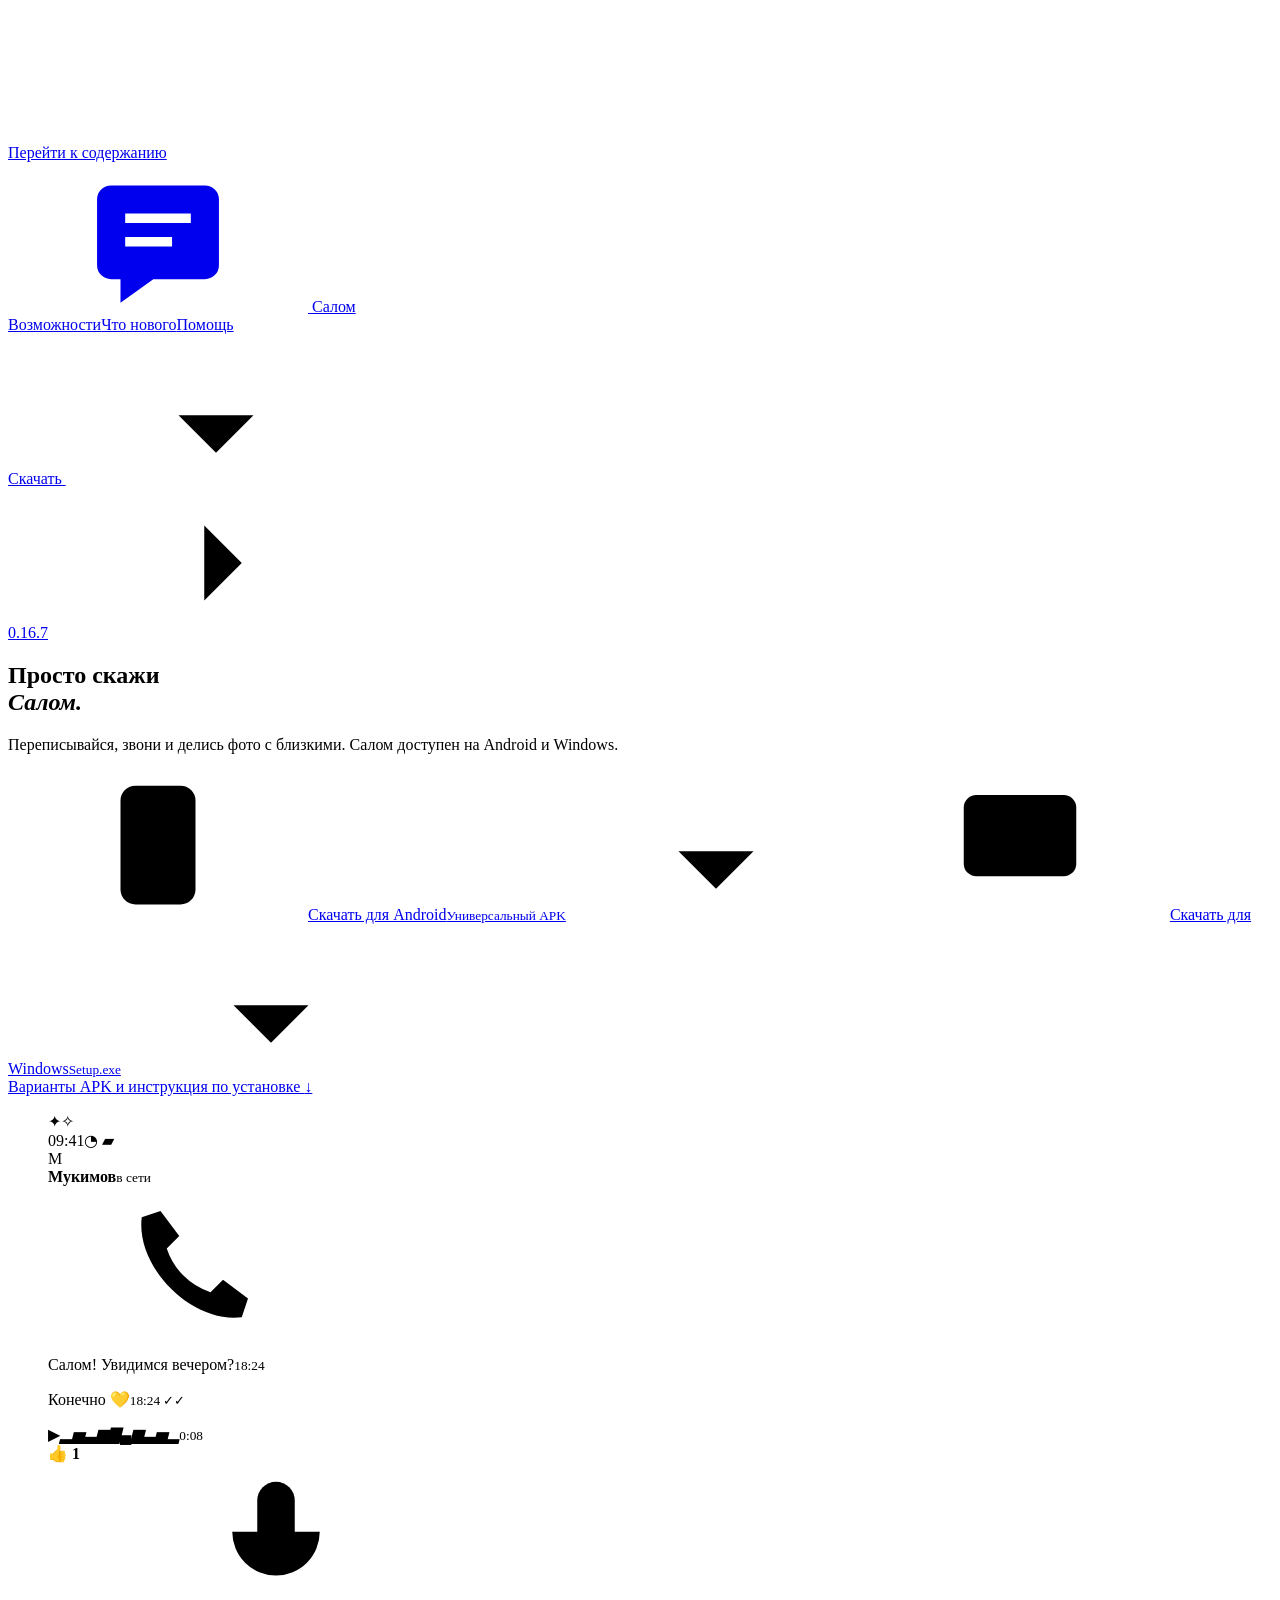
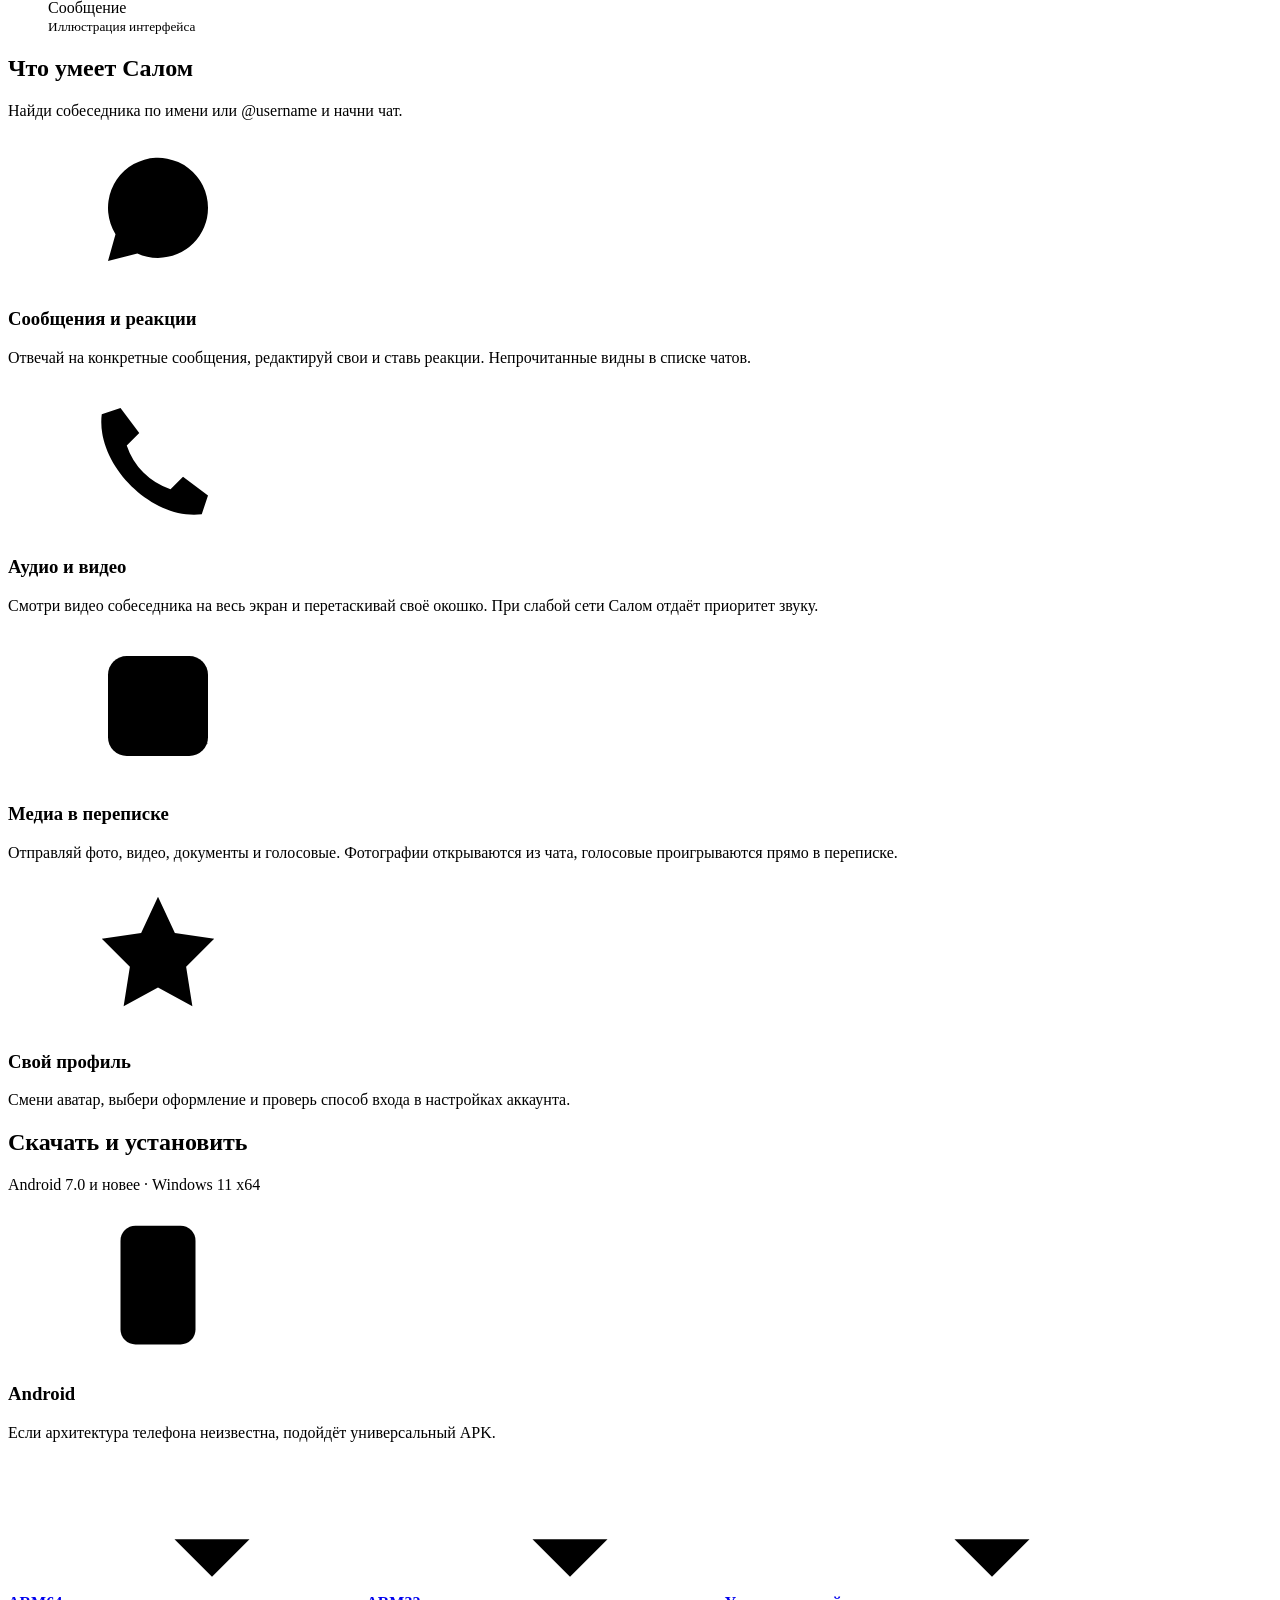
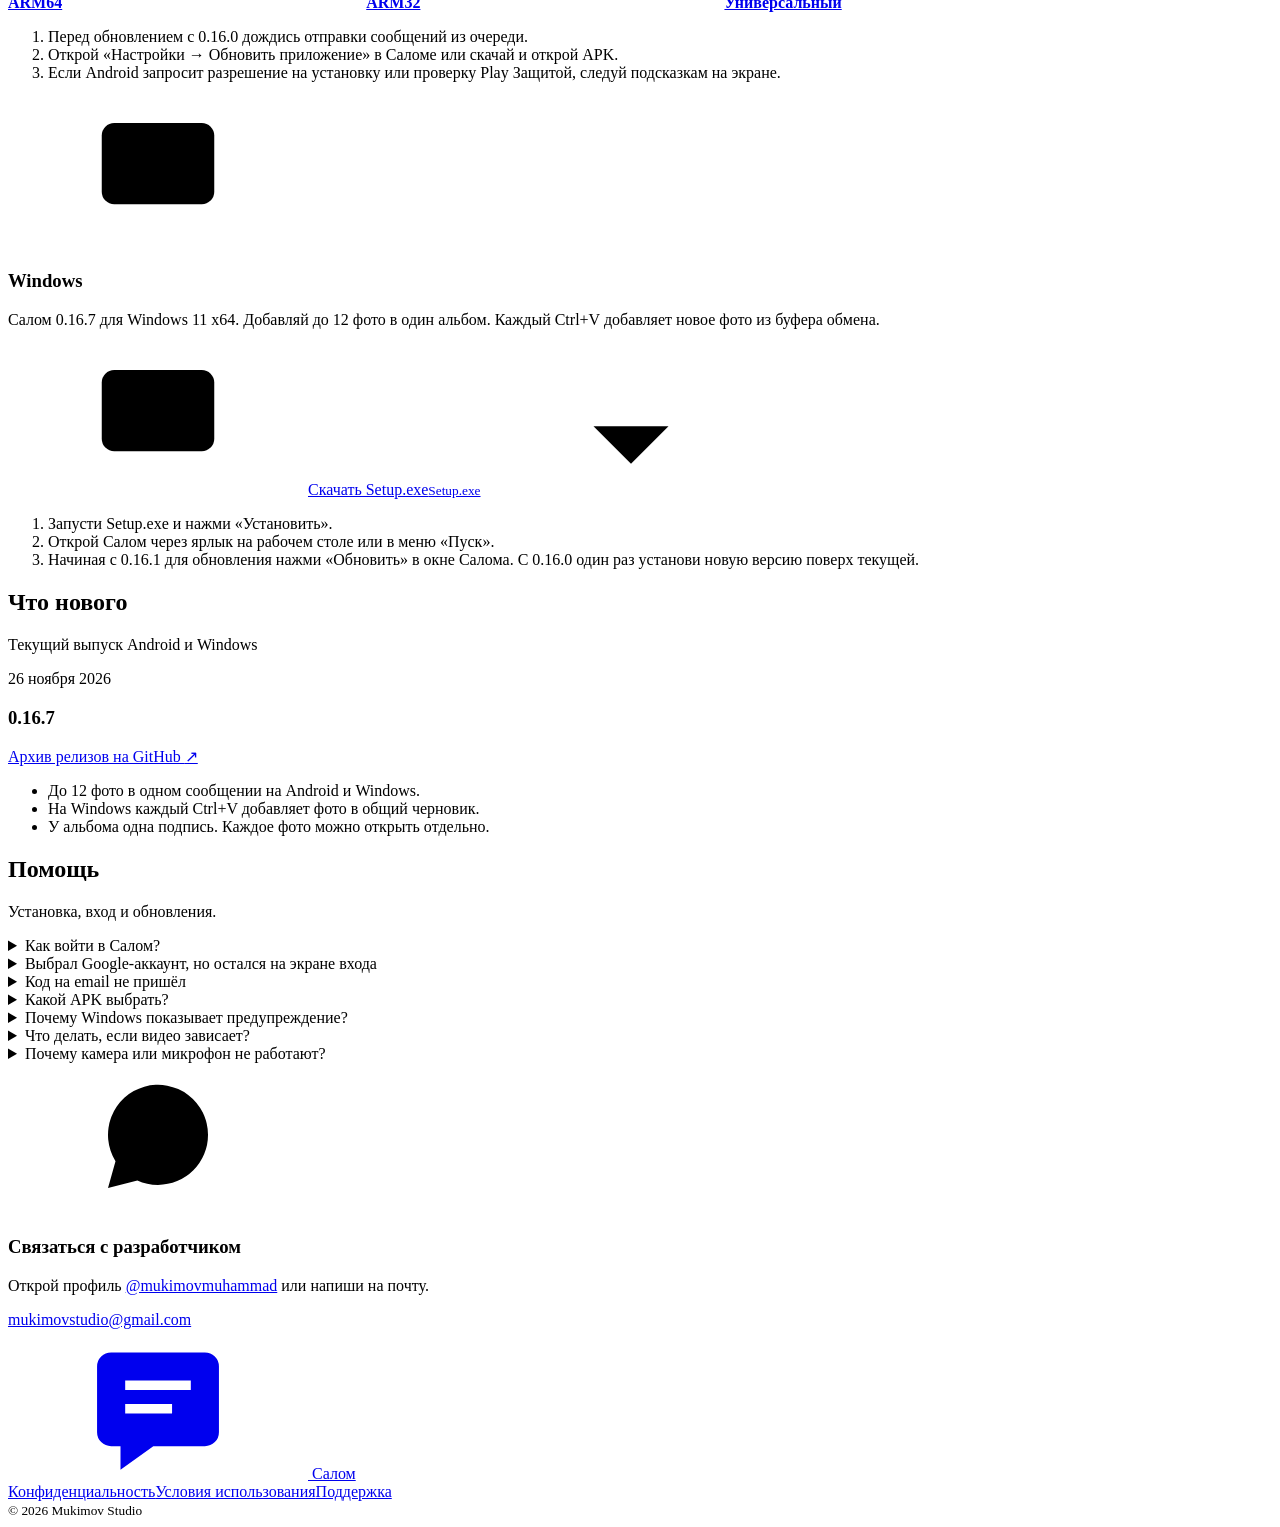
==== commit 0bf0cc6e: "Release SALOM 0.16.7 with photo albums" ====
--- a/download-page/index.html
+++ b/download-page/index.html
@@ -6,7 +6,7 @@
 <meta name="theme-color" content="#161713">
 <meta name="description" content="Скачай Салом для Android и Windows. Личные чаты, голосовые сообщения, фото, реакции, аудио- и видеозвонки.">
 <meta property="og:title" content="Салом — мессенджер для Android и Windows">
-<meta property="og:description" content="Салом 0.16.6 для Android и Windows. Быстрые ответы, отметка о прочтении и прогресс обновлений в уведомлениях.">
+<meta property="og:description" content="Салом 0.16.7 для Android и Windows. Отправляй до 12 фотографий одним сообщением.">
 <meta property="og:type" content="website">
 <meta property="og:url" content="https://mukimov.site/">
 <title>Салом — скачать для Android и Windows</title>
@@ -38,12 +38,12 @@
 <main id="main">
   <section class="hero shell" aria-labelledby="hero-title">
     <div class="hero-copy">
-      <a class="version" href="#changes"><i></i><span data-version>0.16.6</span><svg><use href="#i-next"/></svg></a>
+      <a class="version" href="#changes"><i></i><span data-version>0.16.7</span><svg><use href="#i-next"/></svg></a>
       <h1 id="hero-title">Просто скажи<br><em>Салом.</em></h1>
       <p>Переписывайся, звони и делись фото с близкими. Салом доступен на Android и Windows.</p>
       <div class="hero-actions">
-        <a class="button yellow" data-android-main href="/salom/salom-0.16.6.apk" download><svg><use href="#i-phone"/></svg><span>Скачать для Android<small data-android-summary>Универсальный APK</small></span><svg class="end"><use href="#i-down"/></svg></a>
-        <a class="button ghost" data-windows href="/salom/SALOM-0.16.6-Release-Setup.exe" download><svg><use href="#i-desktop"/></svg><span>Скачать для Windows<small data-windows-summary>Setup.exe</small></span><svg class="end"><use href="#i-down"/></svg></a>
+        <a class="button yellow" data-android-main href="/salom/salom-0.16.7.apk" download><svg><use href="#i-phone"/></svg><span>Скачать для Android<small data-android-summary>Универсальный APK</small></span><svg class="end"><use href="#i-down"/></svg></a>
+        <a class="button ghost" data-windows href="/salom/SALOM-0.16.7-Release-Setup.exe" download><svg><use href="#i-desktop"/></svg><span>Скачать для Windows<small data-windows-summary>Setup.exe</small></span><svg class="end"><use href="#i-down"/></svg></a>
       </div>
       <a class="sub-link" href="#install">Варианты APK и инструкция по установке <span aria-hidden="true">↓</span></a>
     </div>
@@ -98,24 +98,24 @@
         <div class="platform-title"><svg><use href="#i-phone"/></svg><h3>Android</h3></div>
         <p data-device-hint aria-live="polite">Если архитектура телефона неизвестна, подойдёт универсальный APK.</p>
         <div class="apk-grid">
-          <a data-abi="arm64-v8a" href="/salom/salom-0.16.6-arm64-v8a.apk" download><b>ARM64</b><small></small><svg><use href="#i-down"/></svg></a>
-          <a data-abi="armeabi-v7a" href="/salom/salom-0.16.6-armeabi-v7a.apk" download><b>ARM32</b><small></small><svg><use href="#i-down"/></svg></a>
-          <a data-abi="universal" href="/salom/salom-0.16.6.apk" download><b>Универсальный</b><small></small><svg><use href="#i-down"/></svg></a>
+          <a data-abi="arm64-v8a" href="/salom/salom-0.16.7-arm64-v8a.apk" download><b>ARM64</b><small></small><svg><use href="#i-down"/></svg></a>
+          <a data-abi="armeabi-v7a" href="/salom/salom-0.16.7-armeabi-v7a.apk" download><b>ARM32</b><small></small><svg><use href="#i-down"/></svg></a>
+          <a data-abi="universal" href="/salom/salom-0.16.7.apk" download><b>Универсальный</b><small></small><svg><use href="#i-down"/></svg></a>
         </div>
         <ol><li>Перед обновлением с 0.16.0 дождись отправки сообщений из очереди.</li><li>Открой «Настройки → Обновить приложение» в Саломе или скачай и открой APK.</li><li>Если Android запросит разрешение на установку или проверку Play Защитой, следуй подсказкам на экране.</li></ol>
       </article>
       <article class="install-card reveal">
         <div class="platform-title"><svg><use href="#i-desktop"/></svg><h3>Windows</h3></div>
-        <p>Салом 0.16.6 для Windows 11 x64. Вставляй фотографии из буфера обмена через Ctrl+V.</p>
-        <a class="button dark" data-windows href="/salom/SALOM-0.16.6-Release-Setup.exe" download><svg><use href="#i-desktop"/></svg><span>Скачать Setup.exe<small data-windows-summary>Setup.exe</small></span><svg class="end"><use href="#i-down"/></svg></a>
+        <p>Салом 0.16.7 для Windows 11 x64. Добавляй до 12 фото в один альбом. Каждый Ctrl+V добавляет новое фото из буфера обмена.</p>
+        <a class="button dark" data-windows href="/salom/SALOM-0.16.7-Release-Setup.exe" download><svg><use href="#i-desktop"/></svg><span>Скачать Setup.exe<small data-windows-summary>Setup.exe</small></span><svg class="end"><use href="#i-down"/></svg></a>
         <ol><li>Запусти Setup.exe и нажми «Установить».</li><li>Открой Салом через ярлык на рабочем столе или в меню «Пуск».</li><li>Начиная с 0.16.1 для обновления нажми «Обновить» в окне Салома. С 0.16.0 один раз установи новую версию поверх текущей.</li></ol>
       </article>
     </div>
   </section>
   <section id="changes" class="shell section changes" aria-labelledby="changes-title">
     <div class="section-heading reveal"><h2 id="changes-title">Что нового</h2><p>Текущий выпуск Android и Windows</p></div>
-    <article class="release reveal"><div><time datetime="2026-11-26">26 ноября 2026</time><h3 data-version>0.16.6</h3><a href="https://github.com/mukimovmuhammad/Salom-Messenger/releases">Архив релизов на GitHub <span aria-hidden="true">↗</span></a></div>
-      <ul data-release-notes><li>В уведомлениях о сообщениях появились действия «Ответить», «Прочитано» и «Без звука».</li><li>В системных уведомлениях виден процент загрузки обновления.</li><li>Салом уведомляет, когда обновление готово к установке и когда новая версия установлена.</li></ul>
+    <article class="release reveal"><div><time datetime="2026-11-26">26 ноября 2026</time><h3 data-version>0.16.7</h3><a href="https://github.com/mukimovmuhammad/Salom-Messenger/releases">Архив релизов на GitHub <span aria-hidden="true">↗</span></a></div>
+      <ul data-release-notes><li>До 12 фото в одном сообщении на Android и Windows.</li><li>На Windows каждый Ctrl+V добавляет фото в общий черновик.</li><li>У альбома одна подпись. Каждое фото можно открыть отдельно.</li></ul>
     </article>
   </section>
   <section id="help" class="shell section help" aria-labelledby="help-title">
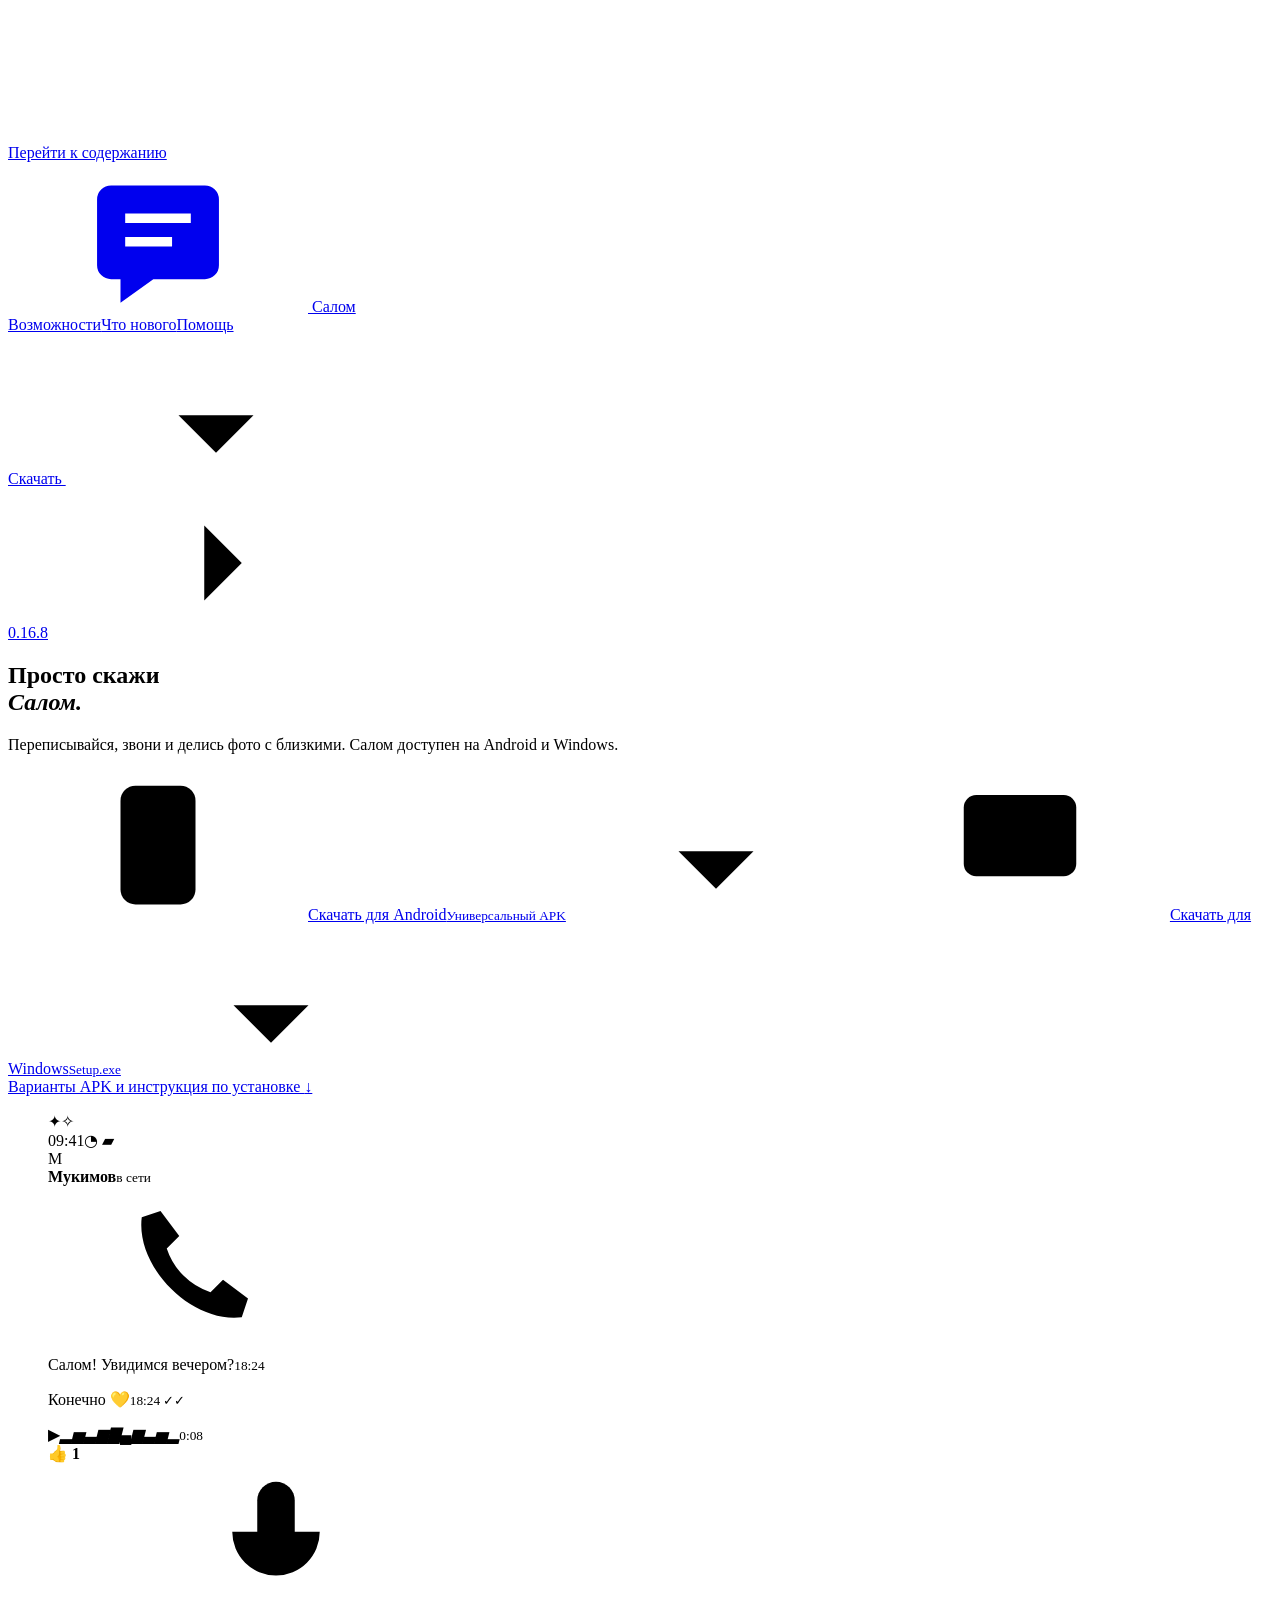
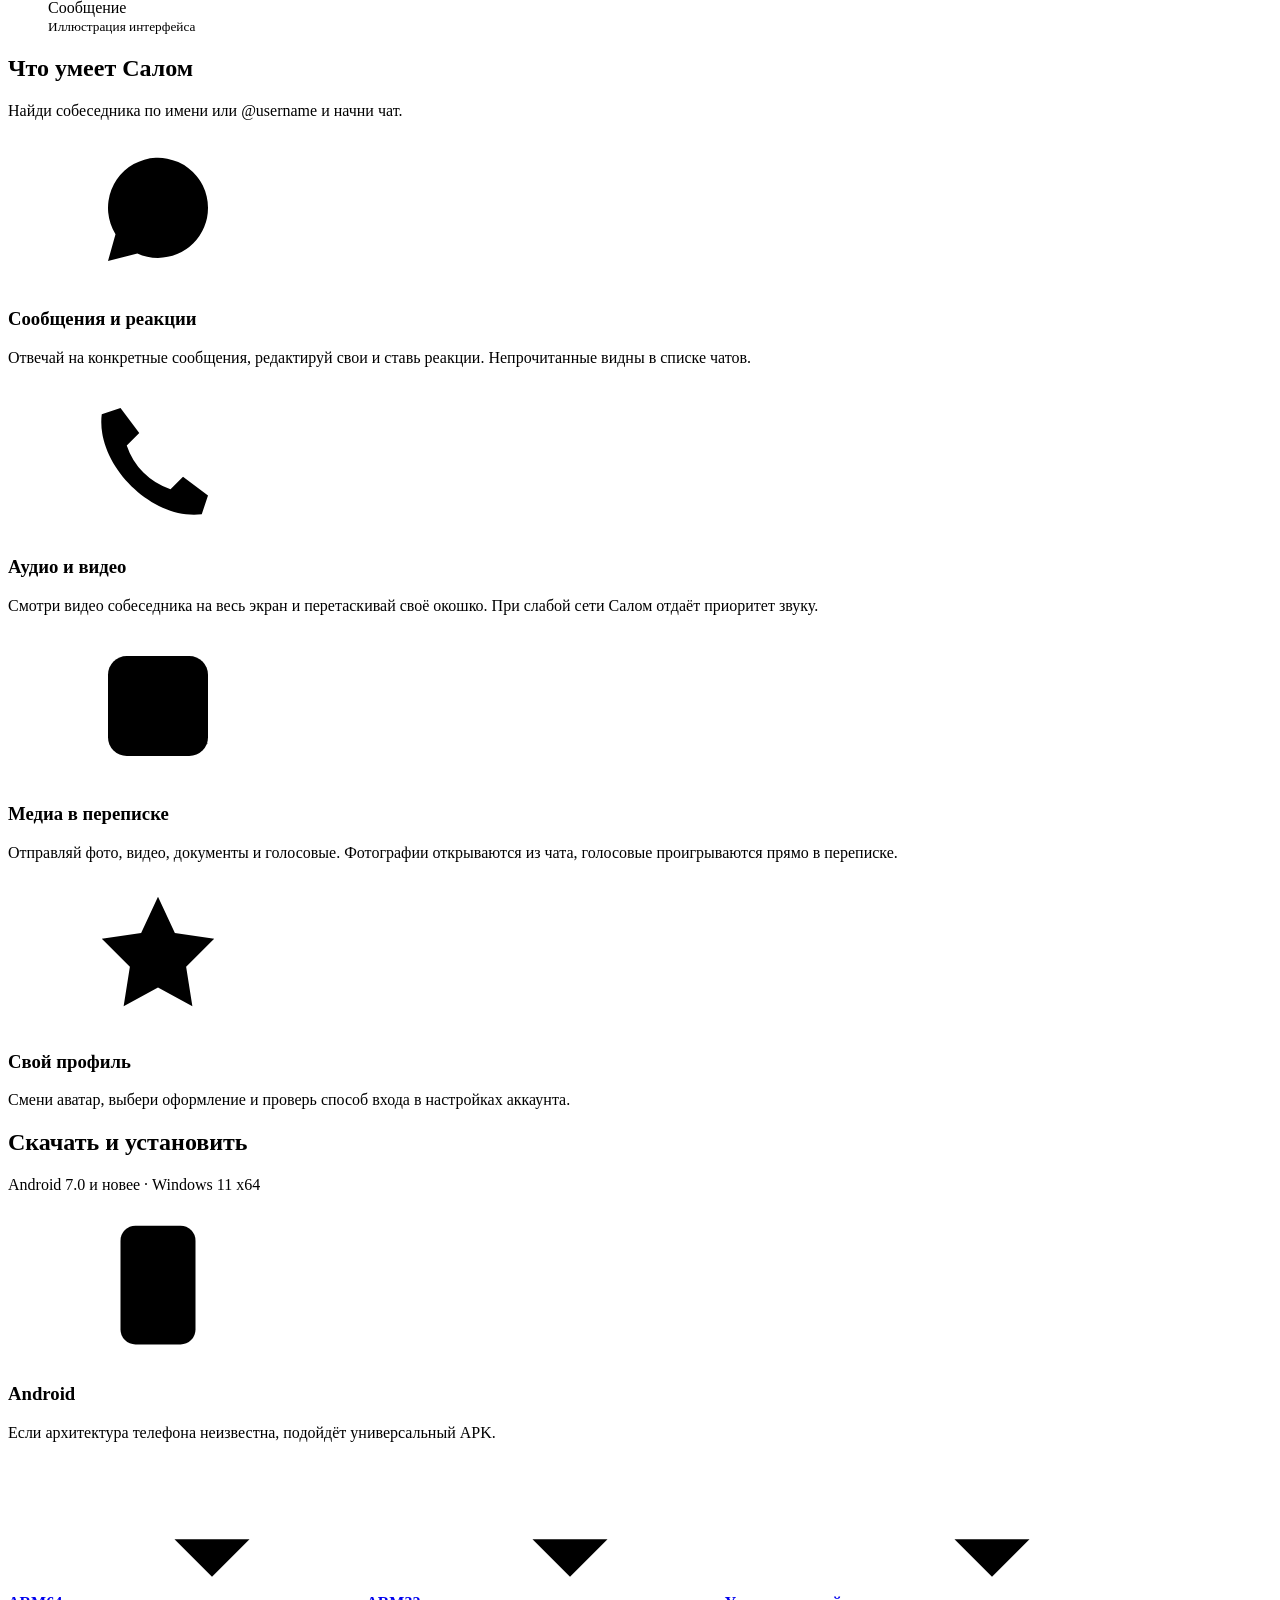
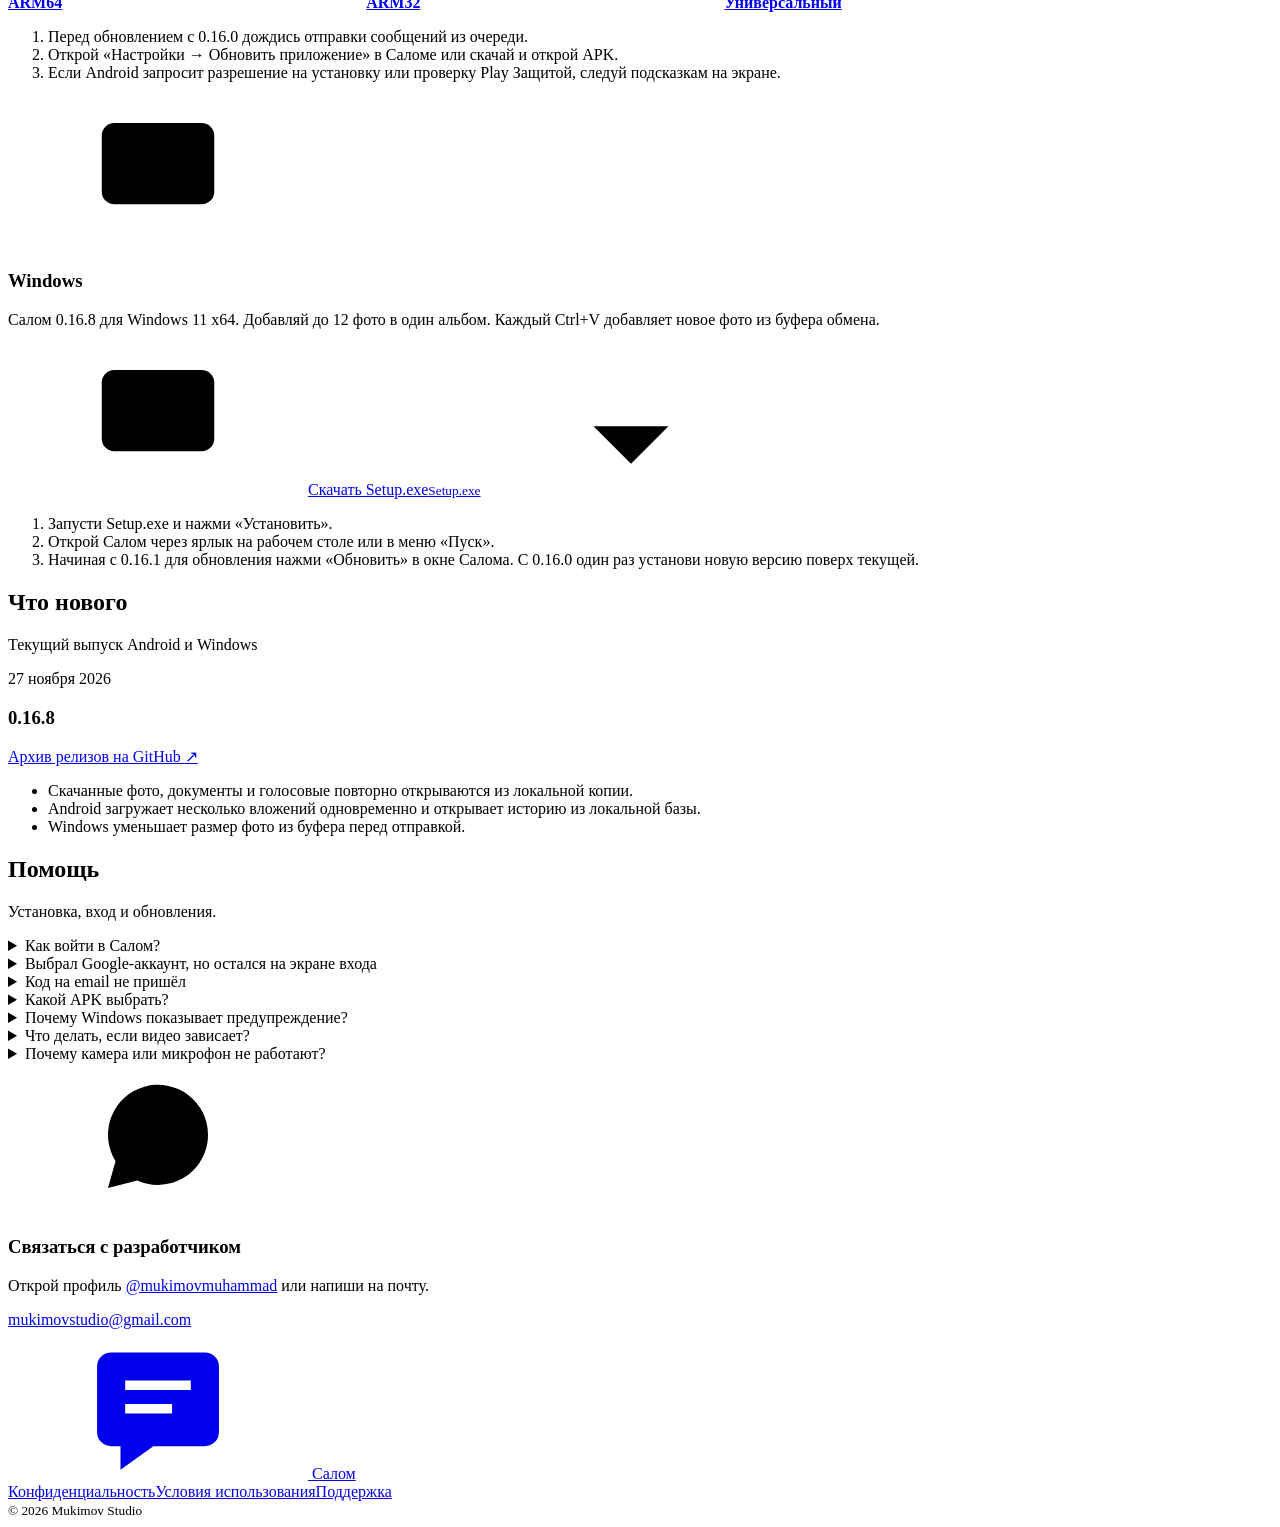
==== commit 015c9f46: "Release SALOM 0.16.8 with durable media caching" ====
--- a/download-page/index.html
+++ b/download-page/index.html
@@ -6,7 +6,7 @@
 <meta name="theme-color" content="#161713">
 <meta name="description" content="Скачай Салом для Android и Windows. Личные чаты, голосовые сообщения, фото, реакции, аудио- и видеозвонки.">
 <meta property="og:title" content="Салом — мессенджер для Android и Windows">
-<meta property="og:description" content="Салом 0.16.7 для Android и Windows. Отправляй до 12 фотографий одним сообщением.">
+<meta property="og:description" content="Салом 0.16.8 для Android и Windows. Скачанные вложения открываются из локальной копии.">
 <meta property="og:type" content="website">
 <meta property="og:url" content="https://mukimov.site/">
 <title>Салом — скачать для Android и Windows</title>
@@ -38,12 +38,12 @@
 <main id="main">
   <section class="hero shell" aria-labelledby="hero-title">
     <div class="hero-copy">
-      <a class="version" href="#changes"><i></i><span data-version>0.16.7</span><svg><use href="#i-next"/></svg></a>
+      <a class="version" href="#changes"><i></i><span data-version>0.16.8</span><svg><use href="#i-next"/></svg></a>
       <h1 id="hero-title">Просто скажи<br><em>Салом.</em></h1>
       <p>Переписывайся, звони и делись фото с близкими. Салом доступен на Android и Windows.</p>
       <div class="hero-actions">
-        <a class="button yellow" data-android-main href="/salom/salom-0.16.7.apk" download><svg><use href="#i-phone"/></svg><span>Скачать для Android<small data-android-summary>Универсальный APK</small></span><svg class="end"><use href="#i-down"/></svg></a>
-        <a class="button ghost" data-windows href="/salom/SALOM-0.16.7-Release-Setup.exe" download><svg><use href="#i-desktop"/></svg><span>Скачать для Windows<small data-windows-summary>Setup.exe</small></span><svg class="end"><use href="#i-down"/></svg></a>
+        <a class="button yellow" data-android-main href="/salom/salom-0.16.8.apk" download><svg><use href="#i-phone"/></svg><span>Скачать для Android<small data-android-summary>Универсальный APK</small></span><svg class="end"><use href="#i-down"/></svg></a>
+        <a class="button ghost" data-windows href="/salom/SALOM-0.16.8-Release-Setup.exe" download><svg><use href="#i-desktop"/></svg><span>Скачать для Windows<small data-windows-summary>Setup.exe</small></span><svg class="end"><use href="#i-down"/></svg></a>
       </div>
       <a class="sub-link" href="#install">Варианты APK и инструкция по установке <span aria-hidden="true">↓</span></a>
     </div>
@@ -98,24 +98,24 @@
         <div class="platform-title"><svg><use href="#i-phone"/></svg><h3>Android</h3></div>
         <p data-device-hint aria-live="polite">Если архитектура телефона неизвестна, подойдёт универсальный APK.</p>
         <div class="apk-grid">
-          <a data-abi="arm64-v8a" href="/salom/salom-0.16.7-arm64-v8a.apk" download><b>ARM64</b><small></small><svg><use href="#i-down"/></svg></a>
-          <a data-abi="armeabi-v7a" href="/salom/salom-0.16.7-armeabi-v7a.apk" download><b>ARM32</b><small></small><svg><use href="#i-down"/></svg></a>
-          <a data-abi="universal" href="/salom/salom-0.16.7.apk" download><b>Универсальный</b><small></small><svg><use href="#i-down"/></svg></a>
+          <a data-abi="arm64-v8a" href="/salom/salom-0.16.8-arm64-v8a.apk" download><b>ARM64</b><small></small><svg><use href="#i-down"/></svg></a>
+          <a data-abi="armeabi-v7a" href="/salom/salom-0.16.8-armeabi-v7a.apk" download><b>ARM32</b><small></small><svg><use href="#i-down"/></svg></a>
+          <a data-abi="universal" href="/salom/salom-0.16.8.apk" download><b>Универсальный</b><small></small><svg><use href="#i-down"/></svg></a>
         </div>
         <ol><li>Перед обновлением с 0.16.0 дождись отправки сообщений из очереди.</li><li>Открой «Настройки → Обновить приложение» в Саломе или скачай и открой APK.</li><li>Если Android запросит разрешение на установку или проверку Play Защитой, следуй подсказкам на экране.</li></ol>
       </article>
       <article class="install-card reveal">
         <div class="platform-title"><svg><use href="#i-desktop"/></svg><h3>Windows</h3></div>
-        <p>Салом 0.16.7 для Windows 11 x64. Добавляй до 12 фото в один альбом. Каждый Ctrl+V добавляет новое фото из буфера обмена.</p>
-        <a class="button dark" data-windows href="/salom/SALOM-0.16.7-Release-Setup.exe" download><svg><use href="#i-desktop"/></svg><span>Скачать Setup.exe<small data-windows-summary>Setup.exe</small></span><svg class="end"><use href="#i-down"/></svg></a>
+        <p>Салом 0.16.8 для Windows 11 x64. Добавляй до 12 фото в один альбом. Каждый Ctrl+V добавляет новое фото из буфера обмена.</p>
+        <a class="button dark" data-windows href="/salom/SALOM-0.16.8-Release-Setup.exe" download><svg><use href="#i-desktop"/></svg><span>Скачать Setup.exe<small data-windows-summary>Setup.exe</small></span><svg class="end"><use href="#i-down"/></svg></a>
         <ol><li>Запусти Setup.exe и нажми «Установить».</li><li>Открой Салом через ярлык на рабочем столе или в меню «Пуск».</li><li>Начиная с 0.16.1 для обновления нажми «Обновить» в окне Салома. С 0.16.0 один раз установи новую версию поверх текущей.</li></ol>
       </article>
     </div>
   </section>
   <section id="changes" class="shell section changes" aria-labelledby="changes-title">
     <div class="section-heading reveal"><h2 id="changes-title">Что нового</h2><p>Текущий выпуск Android и Windows</p></div>
-    <article class="release reveal"><div><time datetime="2026-11-26">26 ноября 2026</time><h3 data-version>0.16.7</h3><a href="https://github.com/mukimovmuhammad/Salom-Messenger/releases">Архив релизов на GitHub <span aria-hidden="true">↗</span></a></div>
-      <ul data-release-notes><li>До 12 фото в одном сообщении на Android и Windows.</li><li>На Windows каждый Ctrl+V добавляет фото в общий черновик.</li><li>У альбома одна подпись. Каждое фото можно открыть отдельно.</li></ul>
+    <article class="release reveal"><div><time datetime="2026-11-27">27 ноября 2026</time><h3 data-version>0.16.8</h3><a href="https://github.com/mukimovmuhammad/Salom-Messenger/releases">Архив релизов на GitHub <span aria-hidden="true">↗</span></a></div>
+      <ul data-release-notes><li>Скачанные фото, документы и голосовые повторно открываются из локальной копии.</li><li>Android загружает несколько вложений одновременно и открывает историю из локальной базы.</li><li>Windows уменьшает размер фото из буфера перед отправкой.</li></ul>
     </article>
   </section>
   <section id="help" class="shell section help" aria-labelledby="help-title">
